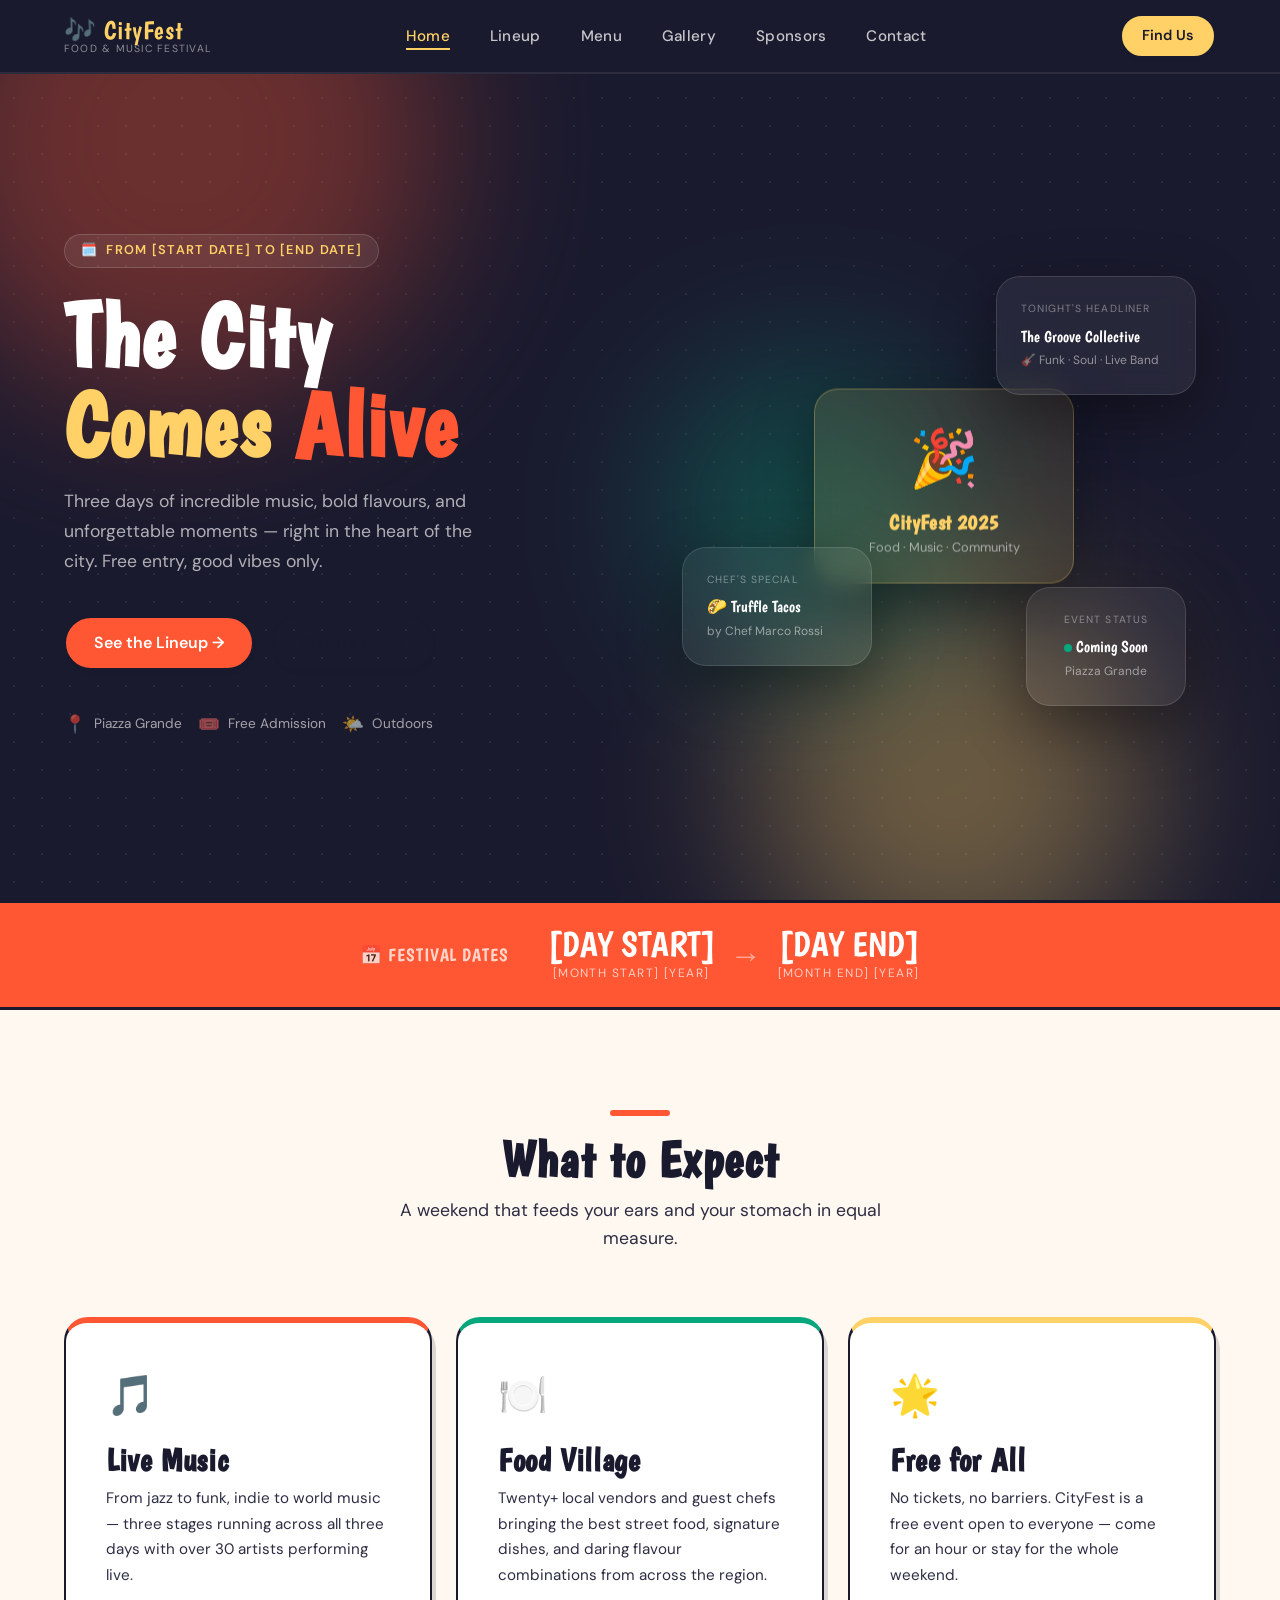
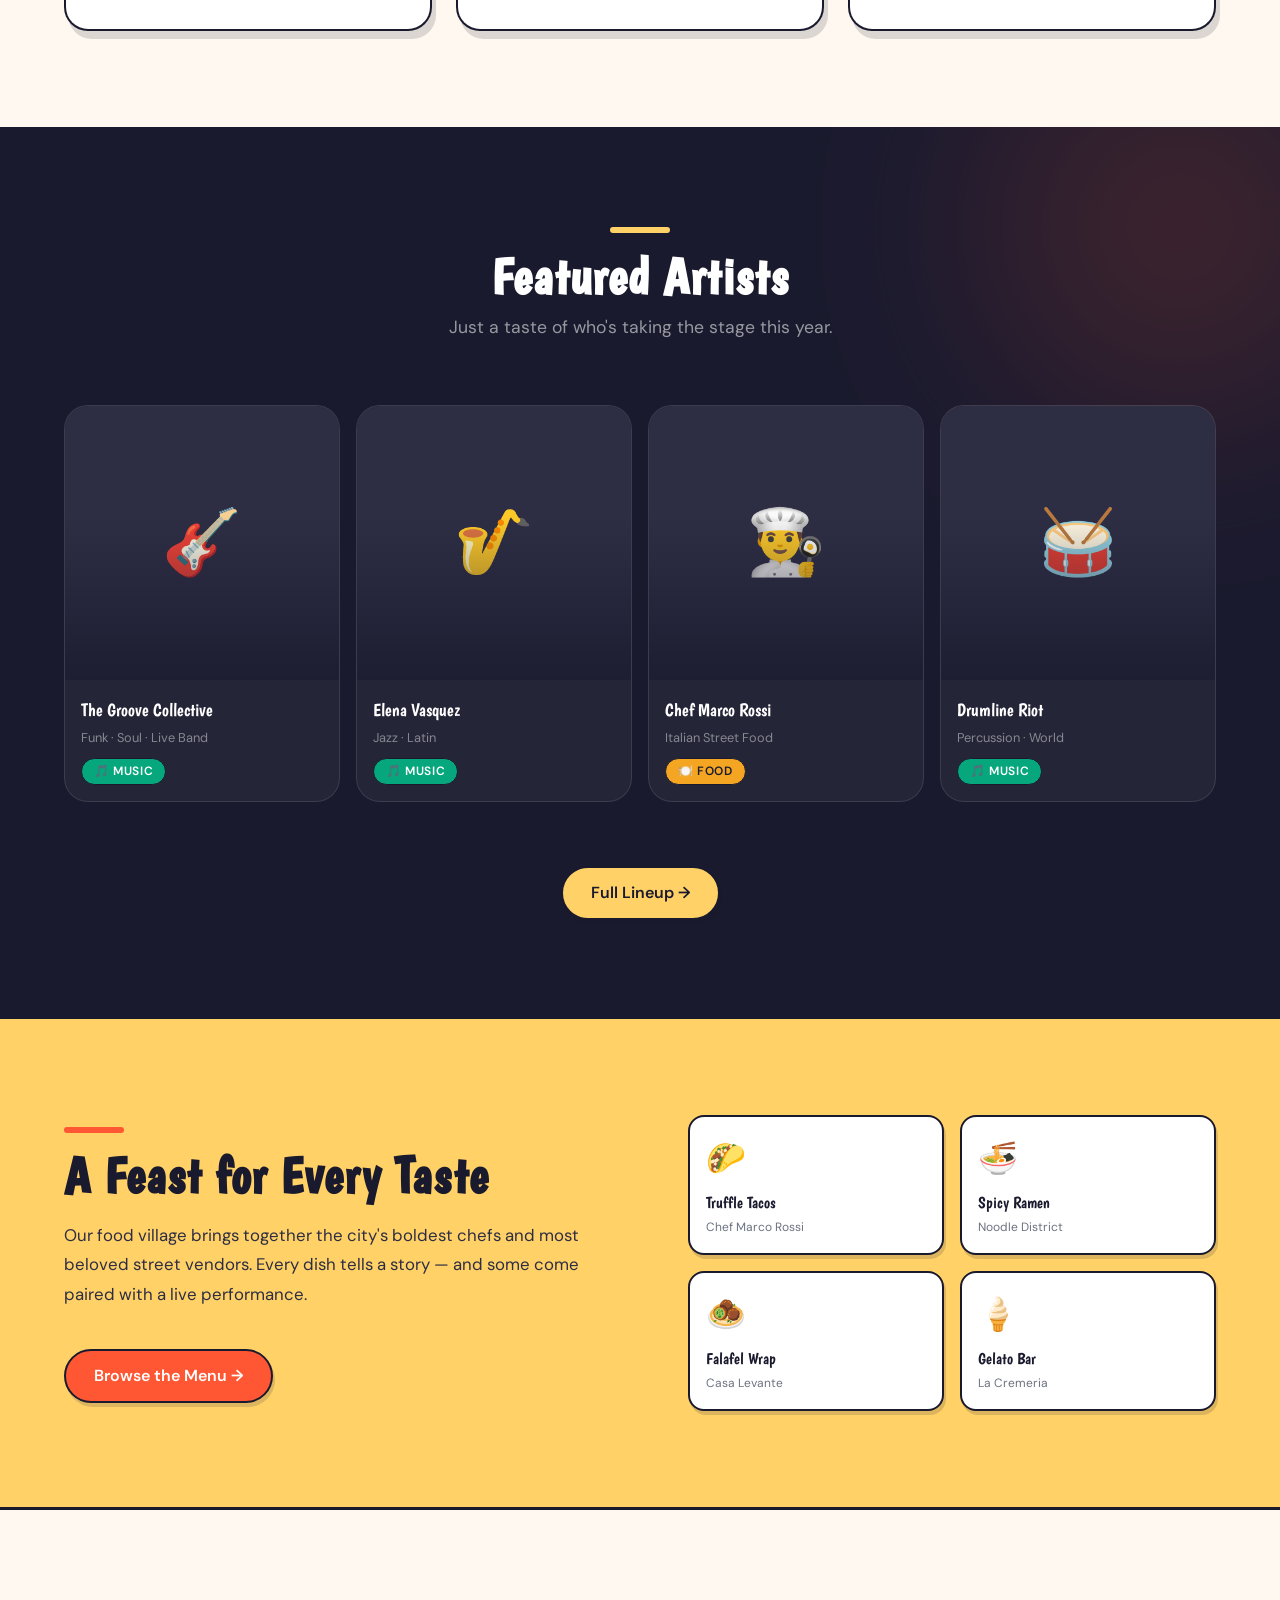
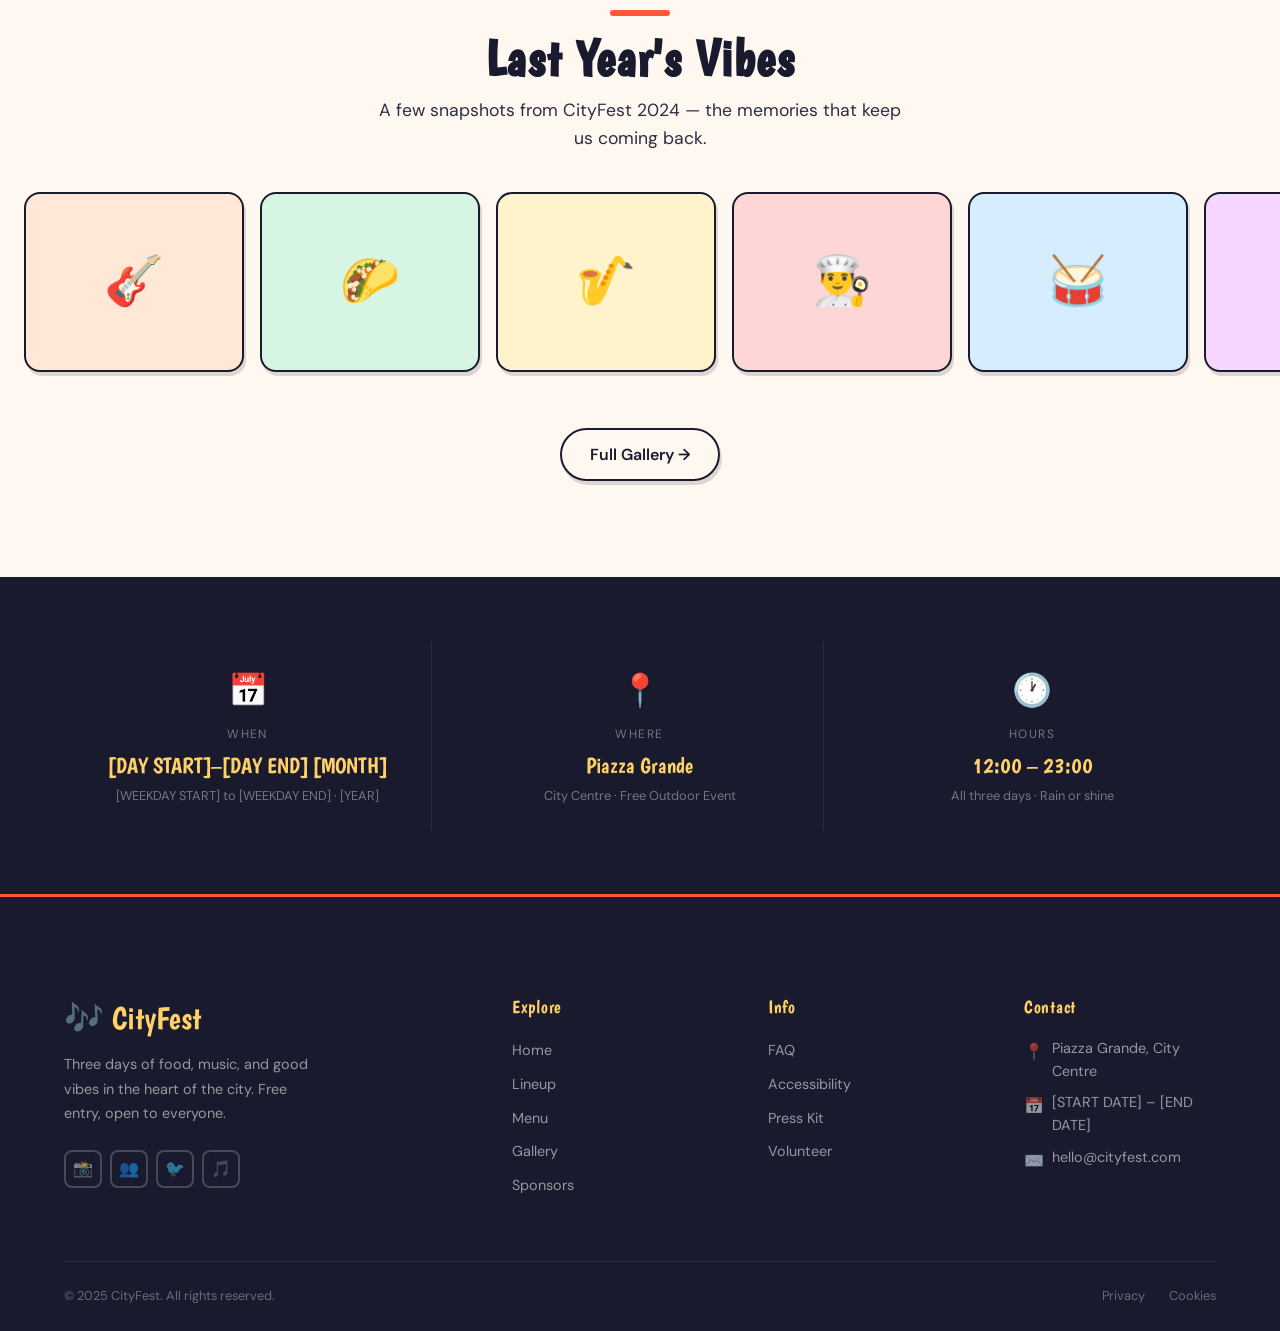
==== index.html @ 401e3c69 "first commit" ====
<!doctype html>
<html lang="en">
  <head>
    <meta charset="UTF-8" />
    <meta name="viewport" content="width=device-width, initial-scale=1.0" />
    <title>CityFest — Food & Music Festival</title>
    <link rel="stylesheet" href="css/style.css" />
    <link rel="stylesheet" href="css/components.css" />
    <link rel="stylesheet" href="css/index.css" />
  </head>
  <body>
    <!-- ══════════════════════════════════
       NAVBAR
  ══════════════════════════════════ -->
    <nav class="navbar" role="navigation" aria-label="Main navigation">
      <div class="navbar__inner">
        <a href="index.html" class="navbar__logo" aria-label="CityFest home">
          <span class="navbar__logo-name">🎶 CityFest</span>
          <span class="navbar__logo-tagline">Food &amp; Music Festival</span>
        </a>
        <ul class="navbar__links" role="list">
          <li><a href="index.html" class="active">Home</a></li>
          <li><a href="lineup.html">Lineup</a></li>
          <li><a href="menu.html">Menu</a></li>
          <li><a href="gallery.html">Gallery</a></li>
          <li><a href="sponsors.html">Sponsors</a></li>
          <li><a href="contact.html">Contact</a></li>
        </ul>
        <div class="navbar__cta">
          <a href="contact.html" class="btn btn-secondary">Find Us</a>
        </div>
        <button
          class="navbar__hamburger"
          aria-label="Toggle menu"
          aria-expanded="false"
        >
          <span></span><span></span><span></span>
        </button>
      </div>
      <div class="navbar__mobile" role="menu">
        <a href="index.html" role="menuitem">Home</a>
        <a href="lineup.html" role="menuitem">Lineup</a>
        <a href="menu.html" role="menuitem">Menu</a>
        <a href="gallery.html" role="menuitem">Gallery</a>
        <a href="sponsors.html" role="menuitem">Sponsors</a>
        <a href="contact.html" role="menuitem">Contact</a>
      </div>
    </nav>

    <!-- ══════════════════════════════════
       HERO
  ══════════════════════════════════ -->
    <section class="hero" aria-label="Hero">
      <div class="hero__bg">
        <div class="hero__dots"></div>
        <div class="hero__blob hero__blob--1"></div>
        <div class="hero__blob hero__blob--2"></div>
        <div class="hero__blob hero__blob--3"></div>
      </div>

      <div class="hero__inner">
        <!-- Left: text -->
        <div class="hero__content">
          <div class="hero__eyebrow">
            <span>🗓️</span>
            <!-- DATE: replace with your festival dates e.g. "July 18 – 20, 2025" -->
            From [START DATE] to [END DATE]
          </div>
          <h1 class="hero__title">
            The City<br />
            <span class="accent"
              >Comes <span class="accent-coral">Alive</span></span
            >
          </h1>
          <p class="hero__subtitle">
            Three days of incredible music, bold flavours, and unforgettable
            moments — right in the heart of the city. Free entry, good vibes
            only.
          </p>
          <div class="hero__actions">
            <a href="lineup.html" class="btn btn-primary">See the Lineup →</a>
            <a href="menu.html" class="btn btn-outline btn-outline--light"
              >Explore Menu</a
            >
          </div>
          <div class="hero__info">
            <div class="hero__pill">
              <span>📍</span><span>Piazza Grande</span>
            </div>
            <div class="hero__pill">
              <span>🎟️</span><span>Free Admission</span>
            </div>
            <div class="hero__pill"><span>🌤️</span><span>Outdoors</span></div>
          </div>
        </div>

        <!-- Right: floating cards (decorative) -->
        <div class="hero__cards" aria-hidden="true">
          <div class="hero__card hero__card--main">
            <span class="card-emoji">🎉</span>
            <h3>CityFest 2025</h3>
            <p>Food · Music · Community</p>
          </div>
          <div class="hero__card hero__card--artist">
            <p class="mini-card-label">Tonight's headliner</p>
            <p class="mini-card-value">The Groove Collective</p>
            <p class="mini-card-sub">🎸 Funk · Soul · Live Band</p>
          </div>
          <div class="hero__card hero__card--food">
            <p class="mini-card-label">Chef's special</p>
            <p class="mini-card-value">🌮 Truffle Tacos</p>
            <p class="mini-card-sub">by Chef Marco Rossi</p>
          </div>
          <div class="hero__card hero__card--date">
            <p class="mini-card-label">Event status</p>
            <p class="mini-card-value">
              <span class="mini-card-dot"></span>Coming Soon
            </p>
            <p class="mini-card-sub">Piazza Grande</p>
          </div>
        </div>
      </div>
    </section>

    <!-- ══════════════════════════════════
       DATE STRIP
       Replace [DAY START], [MONTH START], [DAY END], [MONTH END], [YEAR]
  ══════════════════════════════════ -->
    <div class="date-strip" aria-label="Festival dates">
      <div class="date-strip__inner">
        <p class="date-strip__label">📅 Festival dates</p>
        <div class="date-strip__range">
          <div class="date-strip__date">
            <span class="date-strip__day">[DAY START]</span>
            <span class="date-strip__month">[MONTH START] [YEAR]</span>
          </div>
          <span class="date-strip__arrow">→</span>
          <div class="date-strip__date">
            <span class="date-strip__day">[DAY END]</span>
            <span class="date-strip__month">[MONTH END] [YEAR]</span>
          </div>
        </div>
      </div>
    </div>

    <!-- ══════════════════════════════════
       HIGHLIGHTS
  ══════════════════════════════════ -->
    <section class="highlights section" aria-labelledby="highlights-title">
      <div class="container">
        <div class="section-header">
          <div class="squiggle"></div>
          <h2 id="highlights-title">What to Expect</h2>
          <p>
            A weekend that feeds your ears and your stomach in equal measure.
          </p>
        </div>
        <div class="highlights__grid">
          <div class="highlight-card highlight-card--coral" data-animate>
            <span class="highlight-card__icon">🎵</span>
            <h3>Live Music</h3>
            <p>
              From jazz to funk, indie to world music — three stages running
              across all three days with over 30 artists performing live.
            </p>
          </div>
          <div class="highlight-card highlight-card--teal" data-animate>
            <span class="highlight-card__icon">🍽️</span>
            <h3>Food Village</h3>
            <p>
              Twenty+ local vendors and guest chefs bringing the best street
              food, signature dishes, and daring flavour combinations from
              across the region.
            </p>
          </div>
          <div class="highlight-card highlight-card--yellow" data-animate>
            <span class="highlight-card__icon">🌟</span>
            <h3>Free for All</h3>
            <p>
              No tickets, no barriers. CityFest is a free event open to everyone
              — come for an hour or stay for the whole weekend.
            </p>
          </div>
        </div>
      </div>
    </section>

    <!-- ══════════════════════════════════
       ARTISTS TEASER
  ══════════════════════════════════ -->
    <section class="artists-teaser" aria-labelledby="artists-title">
      <div class="container">
        <div class="section-header">
          <div class="squiggle"></div>
          <h2 id="artists-title">Featured Artists</h2>
          <p>Just a taste of who's taking the stage this year.</p>
        </div>
        <div class="artists-teaser__grid">
          <div class="artist-card" data-animate>
            <div class="artist-card__img">🎸</div>
            <div class="artist-card__body">
              <p class="artist-card__name">The Groove Collective</p>
              <p class="artist-card__genre">Funk · Soul · Live Band</p>
              <span class="tag tag-music">🎵 Music</span>
            </div>
          </div>
          <div class="artist-card" data-animate>
            <div class="artist-card__img">🎷</div>
            <div class="artist-card__body">
              <p class="artist-card__name">Elena Vasquez</p>
              <p class="artist-card__genre">Jazz · Latin</p>
              <span class="tag tag-music">🎵 Music</span>
            </div>
          </div>
          <div class="artist-card" data-animate>
            <div class="artist-card__img">👨‍🍳</div>
            <div class="artist-card__body">
              <p class="artist-card__name">Chef Marco Rossi</p>
              <p class="artist-card__genre">Italian Street Food</p>
              <span class="tag tag-food">🍽️ Food</span>
            </div>
          </div>
          <div class="artist-card" data-animate>
            <div class="artist-card__img">🥁</div>
            <div class="artist-card__body">
              <p class="artist-card__name">Drumline Riot</p>
              <p class="artist-card__genre">Percussion · World</p>
              <span class="tag tag-music">🎵 Music</span>
            </div>
          </div>
        </div>
        <div class="artists-teaser__cta">
          <a href="lineup.html" class="btn btn-secondary">Full Lineup →</a>
        </div>
      </div>
    </section>

    <!-- ══════════════════════════════════
       FOOD TEASER
  ══════════════════════════════════ -->
    <section class="food-teaser" aria-labelledby="food-title">
      <div class="container">
        <div class="food-teaser__inner">
          <div class="food-teaser__content">
            <div class="squiggle"></div>
            <h2 id="food-title">A Feast for Every Taste</h2>
            <p>
              Our food village brings together the city's boldest chefs and most
              beloved street vendors. Every dish tells a story — and some come
              paired with a live performance.
            </p>
            <a href="menu.html" class="btn btn-primary">Browse the Menu →</a>
          </div>
          <div class="food-teaser__dishes">
            <div class="dish-mini" data-animate>
              <span class="dish-mini__emoji">🌮</span>
              <p class="dish-mini__name">Truffle Tacos</p>
              <p class="dish-mini__vendor">Chef Marco Rossi</p>
            </div>
            <div class="dish-mini" data-animate>
              <span class="dish-mini__emoji">🍜</span>
              <p class="dish-mini__name">Spicy Ramen</p>
              <p class="dish-mini__vendor">Noodle District</p>
            </div>
            <div class="dish-mini" data-animate>
              <span class="dish-mini__emoji">🧆</span>
              <p class="dish-mini__name">Falafel Wrap</p>
              <p class="dish-mini__vendor">Casa Levante</p>
            </div>
            <div class="dish-mini" data-animate>
              <span class="dish-mini__emoji">🍦</span>
              <p class="dish-mini__name">Gelato Bar</p>
              <p class="dish-mini__vendor">La Cremeria</p>
            </div>
          </div>
        </div>
      </div>
    </section>

    <!-- ══════════════════════════════════
       GALLERY STRIP
  ══════════════════════════════════ -->
    <section class="gallery-strip" aria-labelledby="gallery-title">
      <div class="container">
        <div class="section-header">
          <div class="squiggle"></div>
          <h2 id="gallery-title">Last Year's Vibes</h2>
          <p>
            A few snapshots from CityFest 2024 — the memories that keep us
            coming back.
          </p>
        </div>
      </div>
      <div
        class="gallery-strip__track"
        role="list"
        aria-label="Photo gallery preview"
      >
        <!-- Replace emoji placeholders with actual <img> tags when photos are ready -->
        <div class="gallery-thumb" style="background: #ffe8d6" role="listitem">
          🎸
        </div>
        <div class="gallery-thumb" style="background: #d6f5e3" role="listitem">
          🌮
        </div>
        <div class="gallery-thumb" style="background: #fff3cc" role="listitem">
          🎷
        </div>
        <div class="gallery-thumb" style="background: #ffd6d6" role="listitem">
          👨‍🍳
        </div>
        <div class="gallery-thumb" style="background: #d6ecff" role="listitem">
          🥁
        </div>
        <div class="gallery-thumb" style="background: #f5d6ff" role="listitem">
          🎤
        </div>
        <div class="gallery-thumb" style="background: #ffedd6" role="listitem">
          🍜
        </div>
      </div>
      <div class="gallery-strip__cta">
        <a href="gallery.html" class="btn btn-outline">Full Gallery →</a>
      </div>
    </section>

    <!-- ══════════════════════════════════
       INFO BAND
  ══════════════════════════════════ -->
    <section class="info-band" aria-label="Event details">
      <div class="container">
        <div class="info-band__grid">
          <div class="info-band__item">
            <span class="info-band__icon">📅</span>
            <p class="info-band__label">When</p>
            <!-- DATE: replace with festival dates -->
            <p class="info-band__value">[DAY START]–[DAY END] [MONTH]</p>
            <p class="info-band__sub">
              [WEEKDAY START] to [WEEKDAY END] · [YEAR]
            </p>
          </div>
          <div class="info-band__item">
            <span class="info-band__icon">📍</span>
            <p class="info-band__label">Where</p>
            <p class="info-band__value">Piazza Grande</p>
            <p class="info-band__sub">City Centre · Free Outdoor Event</p>
          </div>
          <div class="info-band__item">
            <span class="info-band__icon">🕐</span>
            <p class="info-band__label">Hours</p>
            <p class="info-band__value">12:00 – 23:00</p>
            <p class="info-band__sub">All three days · Rain or shine</p>
          </div>
        </div>
      </div>
    </section>

    <!-- ══════════════════════════════════
       FOOTER
  ══════════════════════════════════ -->
    <footer class="footer" role="contentinfo">
      <div class="container">
        <div class="footer__grid">
          <div class="footer__brand">
            <div class="footer__brand-name">🎶 CityFest</div>
            <p class="footer__brand-desc">
              Three days of food, music, and good vibes in the heart of the
              city. Free entry, open to everyone.
            </p>
            <div class="footer__socials">
              <a href="#" class="footer__social-link" aria-label="Instagram"
                >📸</a
              >
              <a href="#" class="footer__social-link" aria-label="Facebook"
                >👥</a
              >
              <a href="#" class="footer__social-link" aria-label="Twitter"
                >🐦</a
              >
              <a href="#" class="footer__social-link" aria-label="TikTok">🎵</a>
            </div>
          </div>
          <div class="footer__col">
            <p class="footer__col-title">Explore</p>
            <ul>
              <li><a href="index.html">Home</a></li>
              <li><a href="lineup.html">Lineup</a></li>
              <li><a href="menu.html">Menu</a></li>
              <li><a href="gallery.html">Gallery</a></li>
              <li><a href="sponsors.html">Sponsors</a></li>
            </ul>
          </div>
          <div class="footer__col">
            <p class="footer__col-title">Info</p>
            <ul>
              <li><a href="#">FAQ</a></li>
              <li><a href="#">Accessibility</a></li>
              <li><a href="#">Press Kit</a></li>
              <li><a href="#">Volunteer</a></li>
            </ul>
          </div>
          <div class="footer__col">
            <p class="footer__col-title">Contact</p>
            <div class="footer__contact-item">
              <span>📍</span><span>Piazza Grande, City Centre</span>
            </div>
            <!-- DATE: update with festival dates -->
            <div class="footer__contact-item">
              <span>📅</span><span>[START DATE] – [END DATE]</span>
            </div>
            <div class="footer__contact-item">
              <span>✉️</span><span>hello@cityfest.com</span>
            </div>
          </div>
        </div>
        <div class="footer__bottom">
          <p>© 2025 CityFest. All rights reserved.</p>
          <nav class="footer__bottom-links" aria-label="Legal links">
            <a href="#">Privacy</a>
            <a href="#">Cookies</a>
          </nav>
        </div>
      </div>
    </footer>

    <script src="js/main.js"></script>
  </body>
</html>
---- css/style.css ----
/* ============================================
   CITY FESTIVAL — Global Design System
   ============================================ */

@import url('https://fonts.googleapis.com/css2?family=Boogaloo&family=Fraunces:ital,wght@0,400;0,700;1,400&family=DM+Sans:wght@400;500;600&display=swap');

/* ── CSS Variables ── */
:root {
  /* Colors */
  --coral:        #FF5733;
  --orange:       #FF8C42;
  --yellow:       #FFD166;
  --teal:         #06A77D;
  --teal-dark:    #048A68;
  --terracotta:   #C1440E;
  --saffron:      #F4A623;
  --cream:        #FFF8F0;
  --dark:         #1A1A2E;
  --dark-soft:    #2D2D44;
  --white:        #FFFFFF;
  --gray:         #6B7280;
  --gray-light:   #F3F0EC;

  /* Typography */
  --font-display: 'Boogaloo', cursive;
  --font-serif:   'Fraunces', serif;
  --font-body:    'DM Sans', sans-serif;

  /* Spacing */
  --space-xs:  0.25rem;
  --space-sm:  0.5rem;
  --space-md:  1rem;
  --space-lg:  1.5rem;
  --space-xl:  2.5rem;
  --space-2xl: 4rem;
  --space-3xl: 6rem;

  /* Border radius */
  --radius-sm:   8px;
  --radius-md:   16px;
  --radius-lg:   24px;
  --radius-full: 999px;

  /* Shadows */
  --shadow-sm: 2px 4px 0px rgba(26,26,46,0.15);
  --shadow-md: 4px 8px 0px rgba(26,26,46,0.15);
  --shadow-lg: 6px 12px 0px rgba(26,26,46,0.15);

  /* Transitions */
  --transition: 0.2s ease;
}

/* ── Reset & Base ── */
*, *::before, *::after {
  box-sizing: border-box;
  margin: 0;
  padding: 0;
}

html {
  scroll-behavior: smooth;
  font-size: 16px;
}

body {
  font-family: var(--font-body);
  background-color: var(--cream);
  color: var(--dark);
  line-height: 1.6;
  overflow-x: hidden;
}

/* ── Typography ── */
h1, h2, h3, h4 {
  font-family: var(--font-display);
  line-height: 1.1;
  letter-spacing: 0.02em;
}

h1 { font-size: clamp(2.5rem, 6vw, 5rem); }
h2 { font-size: clamp(2rem, 4vw, 3.5rem); }
h3 { font-size: clamp(1.4rem, 3vw, 2rem); }
h4 { font-size: clamp(1.1rem, 2vw, 1.5rem); }

p {
  font-family: var(--font-body);
  font-size: 1rem;
  color: var(--dark-soft);
}

a {
  color: inherit;
  text-decoration: none;
}

img {
  max-width: 100%;
  display: block;
}

ul { list-style: none; }

/* ── Layout Utilities ── */
.container {
  max-width: 1200px;
  margin: 0 auto;
  padding: 0 var(--space-lg);
}

.section {
  padding: var(--space-3xl) 0;
}

.section-header {
  text-align: center;
  margin-bottom: var(--space-2xl);
}

.section-header h2 {
  color: var(--dark);
  margin-bottom: var(--space-sm);
}

.section-header p {
  font-size: 1.1rem;
  max-width: 540px;
  margin: 0 auto;
}

/* ── Buttons ── */
.btn {
  display: inline-flex;
  align-items: center;
  gap: var(--space-sm);
  padding: 0.75rem 1.75rem;
  border-radius: var(--radius-full);
  font-family: var(--font-body);
  font-size: 1rem;
  font-weight: 600;
  cursor: pointer;
  border: 2.5px solid var(--dark);
  transition: transform var(--transition), box-shadow var(--transition);
  box-shadow: var(--shadow-sm);
}

.btn:hover {
  transform: translate(-2px, -2px);
  box-shadow: var(--shadow-md);
}

.btn:active {
  transform: translate(0, 0);
  box-shadow: none;
}

.btn-primary {
  background-color: var(--coral);
  color: var(--white);
}

.btn-secondary {
  background-color: var(--yellow);
  color: var(--dark);
}

.btn-outline {
  background-color: transparent;
  color: var(--dark);
}

/* ── Tags / Badges ── */
.tag {
  display: inline-block;
  padding: 0.2rem 0.75rem;
  border-radius: var(--radius-full);
  font-size: 0.75rem;
  font-weight: 600;
  text-transform: uppercase;
  letter-spacing: 0.05em;
  border: 1.5px solid var(--dark);
}

.tag-vegan    { background: #DCFCE7; color: #166534; }
.tag-gluten   { background: #FEF9C3; color: #713F12; }
.tag-spicy    { background: #FEE2E2; color: #991B1B; }
.tag-music    { background: var(--teal);    color: var(--white); }
.tag-food     { background: var(--saffron); color: var(--dark);  }

/* ── Decorative squiggles / shapes ── */
.squiggle {
  display: inline-block;
  width: 60px;
  height: 6px;
  background: var(--coral);
  border-radius: var(--radius-full);
  margin-bottom: var(--space-sm);
}

/* ── Page Hero (shared across inner pages) ── */
.page-hero {
  background-color: var(--dark);
  color: var(--white);
  padding: calc(80px + var(--space-2xl)) 0 var(--space-2xl);
  text-align: center;
  position: relative;
  overflow: hidden;
}

.page-hero::before {
  content: '';
  position: absolute;
  inset: 0;
  background-image: radial-gradient(circle at 20% 50%, rgba(255,87,51,0.25) 0%, transparent 50%),
                    radial-gradient(circle at 80% 30%, rgba(255,209,102,0.2) 0%, transparent 45%);
  pointer-events: none;
}

.page-hero h1 {
  color: var(--yellow);
  margin-bottom: var(--space-sm);
}

.page-hero p {
  color: rgba(255,255,255,0.75);
  font-size: 1.1rem;
}

/* ── Scrollbar ── */
::-webkit-scrollbar { width: 8px; }
::-webkit-scrollbar-track { background: var(--cream); }
::-webkit-scrollbar-thumb { background: var(--coral); border-radius: 4px; }

/* ── Animations ── */
@keyframes fadeUp {
  from { opacity: 0; transform: translateY(24px); }
  to   { opacity: 1; transform: translateY(0); }
}

@keyframes pop {
  0%   { transform: scale(0.95); opacity: 0; }
  60%  { transform: scale(1.03); }
  100% { transform: scale(1);    opacity: 1; }
}

.animate-fade-up {
  animation: fadeUp 0.5s ease forwards;
}

/* ── Responsive helpers ── */
@media (max-width: 768px) {
  .section { padding: var(--space-2xl) 0; }
  .container { padding: 0 var(--space-md); }
}
---- css/components.css ----
/* ============================================
   CITY FESTIVAL — Components
   ============================================ */

/* ── NAVBAR ── */
.navbar {
  position: fixed;
  top: 0;
  left: 0;
  right: 0;
  z-index: 1000;
  background: var(--dark);
  border-bottom: 2.5px solid rgba(255,255,255,0.08);
  transition: background var(--transition), box-shadow var(--transition);
}

.navbar.scrolled {
  background: var(--dark);
  box-shadow: 0 4px 24px rgba(0,0,0,0.3);
}

.navbar__inner {
  display: flex;
  align-items: center;
  justify-content: space-between;
  height: 72px;
  padding: 0 var(--space-lg);
  max-width: 1200px;
  margin: 0 auto;
}

/* Logo */
.navbar__logo {
  display: flex;
  flex-direction: column;
  line-height: 1;
  gap: 1px;
}

.navbar__logo-name {
  font-family: var(--font-display);
  font-size: 1.6rem;
  color: var(--yellow);
  letter-spacing: 0.03em;
}

.navbar__logo-tagline {
  font-family: var(--font-body);
  font-size: 0.65rem;
  color: rgba(255,255,255,0.5);
  text-transform: uppercase;
  letter-spacing: 0.12em;
}

/* Nav links */
.navbar__links {
  display: flex;
  align-items: center;
  gap: var(--space-xl);
}

.navbar__links a {
  font-family: var(--font-body);
  font-size: 0.95rem;
  font-weight: 500;
  color: rgba(255,255,255,0.75);
  letter-spacing: 0.02em;
  padding-bottom: 2px;
  border-bottom: 2px solid transparent;
  transition: color var(--transition), border-color var(--transition);
}

.navbar__links a:hover,
.navbar__links a.active {
  color: var(--yellow);
  border-bottom-color: var(--yellow);
}

/* CTA in nav */
.navbar__cta {
  display: flex;
  align-items: center;
  gap: var(--space-md);
}

.navbar__cta .btn {
  padding: 0.5rem 1.25rem;
  font-size: 0.9rem;
}

/* Hamburger */
.navbar__hamburger {
  display: none;
  flex-direction: column;
  gap: 5px;
  background: none;
  border: none;
  cursor: pointer;
  padding: var(--space-sm);
}

.navbar__hamburger span {
  display: block;
  width: 24px;
  height: 2.5px;
  background: var(--white);
  border-radius: 2px;
  transition: transform 0.3s ease, opacity 0.3s ease;
}

.navbar__hamburger.open span:nth-child(1) { transform: translateY(7.5px) rotate(45deg); }
.navbar__hamburger.open span:nth-child(2) { opacity: 0; }
.navbar__hamburger.open span:nth-child(3) { transform: translateY(-7.5px) rotate(-45deg); }

/* Mobile menu */
.navbar__mobile {
  display: none;
  flex-direction: column;
  background: var(--dark-soft);
  border-top: 2px solid rgba(255,255,255,0.08);
  padding: var(--space-lg);
  gap: var(--space-md);
}

.navbar__mobile.open {
  display: flex;
}

.navbar__mobile a {
  font-family: var(--font-body);
  font-size: 1.1rem;
  font-weight: 500;
  color: rgba(255,255,255,0.8);
  padding: var(--space-sm) 0;
  border-bottom: 1px solid rgba(255,255,255,0.06);
  transition: color var(--transition);
}

.navbar__mobile a:hover { color: var(--yellow); }

.navbar__mobile .btn {
  margin-top: var(--space-sm);
  justify-content: center;
}

/* ── FOOTER ── */
.footer {
  background: var(--dark);
  color: var(--white);
  padding: var(--space-3xl) 0 var(--space-lg);
  border-top: 3px solid var(--coral);
}

.footer__grid {
  display: grid;
  grid-template-columns: 2fr 1fr 1fr 1fr;
  gap: var(--space-2xl);
  margin-bottom: var(--space-2xl);
}

/* Footer brand column */
.footer__brand {}

.footer__brand-name {
  font-family: var(--font-display);
  font-size: 2rem;
  color: var(--yellow);
  margin-bottom: var(--space-sm);
}

.footer__brand-desc {
  color: rgba(255,255,255,0.55);
  font-size: 0.9rem;
  line-height: 1.7;
  max-width: 260px;
  margin-bottom: var(--space-lg);
}

/* Social links */
.footer__socials {
  display: flex;
  gap: var(--space-sm);
}

.footer__social-link {
  width: 38px;
  height: 38px;
  border-radius: var(--radius-sm);
  border: 2px solid rgba(255,255,255,0.2);
  display: flex;
  align-items: center;
  justify-content: center;
  color: rgba(255,255,255,0.6);
  font-size: 1rem;
  transition: background var(--transition), border-color var(--transition), color var(--transition);
}

.footer__social-link:hover {
  background: var(--coral);
  border-color: var(--coral);
  color: var(--white);
}

/* Footer columns */
.footer__col-title {
  font-family: var(--font-display);
  font-size: 1.1rem;
  color: var(--yellow);
  margin-bottom: var(--space-md);
  letter-spacing: 0.04em;
}

.footer__col ul {
  display: flex;
  flex-direction: column;
  gap: var(--space-sm);
}

.footer__col ul li a {
  color: rgba(255,255,255,0.55);
  font-size: 0.9rem;
  transition: color var(--transition);
}

.footer__col ul li a:hover {
  color: var(--yellow);
}

/* Footer contact info */
.footer__contact-item {
  display: flex;
  align-items: flex-start;
  gap: var(--space-sm);
  color: rgba(255,255,255,0.55);
  font-size: 0.9rem;
  margin-bottom: var(--space-sm);
}

.footer__contact-item span:first-child {
  font-size: 1rem;
  margin-top: 2px;
}

/* Footer bottom bar */
.footer__bottom {
  border-top: 1px solid rgba(255,255,255,0.08);
  padding-top: var(--space-lg);
  display: flex;
  align-items: center;
  justify-content: space-between;
  flex-wrap: wrap;
  gap: var(--space-md);
}

.footer__bottom p {
  color: rgba(255,255,255,0.35);
  font-size: 0.8rem;
}

.footer__bottom-links {
  display: flex;
  gap: var(--space-lg);
}

.footer__bottom-links a {
  color: rgba(255,255,255,0.35);
  font-size: 0.8rem;
  transition: color var(--transition);
}

.footer__bottom-links a:hover { color: var(--white); }

/* ── Responsive ── */
@media (max-width: 900px) {
  .footer__grid {
    grid-template-columns: 1fr 1fr;
    gap: var(--space-xl);
  }
  .footer__brand { grid-column: 1 / -1; }
}

@media (max-width: 768px) {
  .navbar__links,
  .navbar__cta { display: none; }
  .navbar__hamburger { display: flex; }

  .footer__grid {
    grid-template-columns: 1fr;
    gap: var(--space-lg);
  }

  .footer__bottom {
    flex-direction: column;
    text-align: center;
  }
}
---- css/index.css ----
/* ============================================
   CITY FESTIVAL — Home Page Styles (index.css)
   ============================================ */

/* ══════════════════════════════════
   HERO
══════════════════════════════════ */
.hero {
  min-height: 100vh;
  background-color: var(--dark);
  display: flex;
  align-items: center;
  position: relative;
  overflow: hidden;
  padding-top: 72px;
}

.hero__bg {
  position: absolute;
  inset: 0;
  pointer-events: none;
  z-index: 0;
}

.hero__blob {
  position: absolute;
  border-radius: 50%;
  filter: blur(80px);
  opacity: 0.35;
  animation: blobFloat 8s ease-in-out infinite alternate;
}

.hero__blob--1 {
  width: 520px; height: 520px;
  background: var(--coral);
  top: -120px; left: -80px;
  animation-delay: 0s;
}

.hero__blob--2 {
  width: 400px; height: 400px;
  background: var(--yellow);
  bottom: -80px; right: 10%;
  animation-delay: -3s;
}

.hero__blob--3 {
  width: 300px; height: 300px;
  background: var(--teal);
  top: 40%; right: 25%;
  animation-delay: -5s;
}

@keyframes blobFloat {
  from { transform: translate(0, 0) scale(1); }
  to   { transform: translate(20px, -30px) scale(1.08); }
}

.hero__dots {
  position: absolute;
  inset: 0;
  background-image: radial-gradient(rgba(255,255,255,0.07) 1.5px, transparent 1.5px);
  background-size: 28px 28px;
  z-index: 0;
}

.hero__inner {
  position: relative;
  z-index: 1;
  display: grid;
  grid-template-columns: 1fr 1fr;
  align-items: center;
  gap: var(--space-2xl);
  width: 100%;
  max-width: 1200px;
  margin: 0 auto;
  padding: var(--space-3xl) var(--space-lg);
}

.hero__eyebrow {
  display: inline-flex;
  align-items: center;
  gap: var(--space-sm);
  background: rgba(255,255,255,0.07);
  border: 1.5px solid rgba(255,255,255,0.15);
  border-radius: var(--radius-full);
  padding: 0.35rem 1rem;
  color: var(--yellow);
  font-size: 0.8rem;
  font-weight: 600;
  letter-spacing: 0.1em;
  text-transform: uppercase;
  margin-bottom: var(--space-lg);
  animation: fadeUp 0.6s ease both;
}

.hero__title {
  color: var(--white);
  margin-bottom: var(--space-md);
  font-size: clamp(3rem, 7vw, 6rem);
  line-height: 1;
  animation: fadeUp 0.6s 0.1s ease both;
}

.hero__title .accent       { color: var(--yellow); display: block; }
.hero__title .accent-coral { color: var(--coral); }

.hero__subtitle {
  color: rgba(255,255,255,0.65);
  font-size: 1.1rem;
  max-width: 420px;
  margin-bottom: var(--space-xl);
  line-height: 1.7;
  animation: fadeUp 0.6s 0.2s ease both;
}

.hero__actions {
  display: flex;
  gap: var(--space-md);
  flex-wrap: wrap;
  animation: fadeUp 0.6s 0.3s ease both;
}

.hero__info {
  display: flex;
  gap: var(--space-md);
  flex-wrap: wrap;
  margin-top: var(--space-xl);
  animation: fadeUp 0.6s 0.4s ease both;
}

.hero__pill {
  display: flex;
  align-items: center;
  gap: var(--space-sm);
  color: rgba(255,255,255,0.6);
  font-size: 0.85rem;
}

.hero__pill span:first-child { font-size: 1.1rem; }

/* Floating cards */
.hero__cards {
  position: relative;
  height: 480px;
  animation: fadeUp 0.6s 0.2s ease both;
}

.hero__card {
  position: absolute;
  background: rgba(255,255,255,0.06);
  border: 1.5px solid rgba(255,255,255,0.12);
  backdrop-filter: blur(12px);
  border-radius: var(--radius-lg);
  padding: var(--space-lg);
  box-shadow: 0 20px 60px rgba(0,0,0,0.4);
}

.hero__card--main {
  width: 260px;
  top: 50%; left: 50%;
  transform: translate(-50%, -50%);
  text-align: center;
  background: rgba(255,209,102,0.12);
  border-color: rgba(255,209,102,0.3);
}

.hero__card--main .card-emoji {
  font-size: 3.5rem;
  display: block;
  margin-bottom: var(--space-sm);
}

.hero__card--main h3 { color: var(--yellow); font-size: 1.3rem; margin-bottom: 4px; }
.hero__card--main p  { color: rgba(255,255,255,0.55); font-size: 0.8rem; }

.hero__card--artist {
  width: 200px;
  top: 30px; right: 20px;
  animation: cardFloat 5s ease-in-out infinite;
}

.hero__card--food {
  width: 190px;
  bottom: 60px; left: 10px;
  animation: cardFloat 6s 1s ease-in-out infinite;
}

.hero__card--date {
  width: 160px;
  bottom: 20px; right: 30px;
  animation: cardFloat 4s 2s ease-in-out infinite;
  text-align: center;
}

@keyframes cardFloat {
  0%, 100% { transform: translateY(0); }
  50%       { transform: translateY(-12px); }
}

.mini-card-label {
  font-size: 0.65rem;
  text-transform: uppercase;
  letter-spacing: 0.1em;
  color: rgba(255,255,255,0.4);
  margin-bottom: 6px;
}

.mini-card-value {
  font-family: var(--font-display);
  font-size: 1rem;
  color: var(--white);
}

.mini-card-sub {
  font-size: 0.75rem;
  color: rgba(255,255,255,0.5);
  margin-top: 2px;
}

.mini-card-dot {
  width: 8px; height: 8px;
  border-radius: 50%;
  background: var(--teal);
  display: inline-block;
  margin-right: 4px;
  animation: pulse 1.5s infinite;
}

@keyframes pulse {
  0%, 100% { opacity: 1; transform: scale(1); }
  50%       { opacity: 0.5; transform: scale(0.85); }
}

/* ══════════════════════════════════
   DATE STRIP
══════════════════════════════════ */
.date-strip {
  background: var(--coral);
  border-top: 3px solid var(--dark);
  border-bottom: 3px solid var(--dark);
  padding: var(--space-lg) 0;
}

.date-strip__inner {
  display: flex;
  align-items: center;
  justify-content: center;
  gap: var(--space-xl);
  flex-wrap: wrap;
}

.date-strip__label {
  font-family: var(--font-display);
  font-size: 1.1rem;
  color: rgba(255,255,255,0.75);
  letter-spacing: 0.05em;
  text-transform: uppercase;
}

.date-strip__range {
  display: flex;
  align-items: center;
  gap: var(--space-md);
}

.date-strip__date {
  text-align: center;
}

.date-strip__day {
  font-family: var(--font-display);
  font-size: 2.2rem;
  color: var(--white);
  line-height: 1;
  display: block;
}

.date-strip__month {
  font-size: 0.75rem;
  text-transform: uppercase;
  letter-spacing: 0.12em;
  color: rgba(255,255,255,0.7);
  margin-top: 2px;
  display: block;
}

.date-strip__arrow {
  font-family: var(--font-display);
  font-size: 2rem;
  color: rgba(255,255,255,0.5);
}

/* ══════════════════════════════════
   HIGHLIGHTS
══════════════════════════════════ */
.highlights {
  background: var(--cream);
  padding: var(--space-3xl) 0;
}

.highlights__grid {
  display: grid;
  grid-template-columns: repeat(3, 1fr);
  gap: var(--space-lg);
  margin-top: var(--space-2xl);
}

.highlight-card {
  background: var(--white);
  border: 2.5px solid var(--dark);
  border-radius: var(--radius-lg);
  padding: var(--space-xl);
  box-shadow: var(--shadow-md);
  transition: transform var(--transition), box-shadow var(--transition);
}

.highlight-card:hover {
  transform: translate(-3px, -3px);
  box-shadow: var(--shadow-lg);
}

.highlight-card__icon {
  font-size: 2.5rem;
  margin-bottom: var(--space-md);
  display: block;
}

.highlight-card h3 { color: var(--dark); margin-bottom: var(--space-sm); }
.highlight-card p  { font-size: 0.95rem; line-height: 1.7; }

.highlight-card--coral  { border-top: 6px solid var(--coral); }
.highlight-card--teal   { border-top: 6px solid var(--teal); }
.highlight-card--yellow { border-top: 6px solid var(--yellow); }

/* ══════════════════════════════════
   ARTISTS TEASER
══════════════════════════════════ */
.artists-teaser {
  background: var(--dark);
  padding: var(--space-3xl) 0;
  position: relative;
  overflow: hidden;
}

.artists-teaser::before {
  content: '';
  position: absolute;
  top: -100px; right: -100px;
  width: 400px; height: 400px;
  background: var(--coral);
  border-radius: 50%;
  filter: blur(100px);
  opacity: 0.15;
  pointer-events: none;
}

.artists-teaser .section-header h2 { color: var(--white); }
.artists-teaser .section-header p   { color: rgba(255,255,255,0.55); }
.artists-teaser .squiggle           { background: var(--yellow); }

.artists-teaser__grid {
  display: grid;
  grid-template-columns: repeat(4, 1fr);
  gap: var(--space-md);
  position: relative;
  z-index: 1;
}

.artist-card {
  background: rgba(255,255,255,0.05);
  border: 1.5px solid rgba(255,255,255,0.1);
  border-radius: var(--radius-lg);
  overflow: hidden;
  transition: transform var(--transition), border-color var(--transition);
}

.artist-card:hover {
  transform: translateY(-6px);
  border-color: var(--yellow);
}

.artist-card__img {
  width: 100%;
  aspect-ratio: 1;
  background: var(--dark-soft);
  display: flex;
  align-items: center;
  justify-content: center;
  font-size: 4rem;
  position: relative;
  overflow: hidden;
}

.artist-card__img::after {
  content: '';
  position: absolute;
  inset: 0;
  background: linear-gradient(to top, rgba(26,26,46,0.8) 0%, transparent 60%);
}

.artist-card__body   { padding: var(--space-md); }

.artist-card__name {
  font-family: var(--font-display);
  font-size: 1.1rem;
  color: var(--white);
  margin-bottom: 4px;
}

.artist-card__genre {
  font-size: 0.8rem;
  color: rgba(255,255,255,0.45);
  margin-bottom: var(--space-sm);
}

.artists-teaser__cta {
  text-align: center;
  margin-top: var(--space-2xl);
  position: relative;
  z-index: 1;
}

/* ══════════════════════════════════
   FOOD TEASER
══════════════════════════════════ */
.food-teaser {
  background: var(--yellow);
  border-top: 3px solid var(--dark);
  border-bottom: 3px solid var(--dark);
  padding: var(--space-3xl) 0;
}

.food-teaser__inner {
  display: grid;
  grid-template-columns: 1fr 1fr;
  gap: var(--space-3xl);
  align-items: center;
}

.food-teaser__content h2 { color: var(--dark); margin-bottom: var(--space-md); }

.food-teaser__content p {
  color: var(--dark-soft);
  font-size: 1.05rem;
  line-height: 1.75;
  margin-bottom: var(--space-xl);
}

.food-teaser__dishes {
  display: grid;
  grid-template-columns: 1fr 1fr;
  gap: var(--space-md);
}

.dish-mini {
  background: var(--white);
  border: 2.5px solid var(--dark);
  border-radius: var(--radius-md);
  padding: var(--space-md);
  box-shadow: var(--shadow-sm);
  transition: transform var(--transition), box-shadow var(--transition);
}

.dish-mini:hover {
  transform: translate(-2px, -2px);
  box-shadow: var(--shadow-md);
}

.dish-mini__emoji  { font-size: 2rem; margin-bottom: 6px; display: block; }
.dish-mini__name   { font-family: var(--font-display); font-size: 1rem; color: var(--dark); }
.dish-mini__vendor { font-size: 0.75rem; color: var(--gray); margin-top: 2px; }

/* ══════════════════════════════════
   GALLERY STRIP
══════════════════════════════════ */
.gallery-strip {
  padding: var(--space-3xl) 0;
  background: var(--cream);
  overflow: hidden;
}

.gallery-strip .section-header { margin-bottom: var(--space-xl); }

.gallery-strip__track {
  display: flex;
  gap: var(--space-md);
  overflow-x: auto;
  padding: 0 var(--space-lg) var(--space-md);
  scrollbar-width: none;
}

.gallery-strip__track::-webkit-scrollbar { display: none; }

.gallery-thumb {
  flex: 0 0 220px;
  height: 180px;
  border-radius: var(--radius-md);
  border: 2.5px solid var(--dark);
  box-shadow: var(--shadow-sm);
  display: flex;
  align-items: center;
  justify-content: center;
  font-size: 3rem;
  transition: transform var(--transition), box-shadow var(--transition);
  cursor: pointer;
}

.gallery-thumb:hover {
  transform: scale(1.03) rotate(-1deg);
  box-shadow: var(--shadow-md);
}

.gallery-strip__cta { text-align: center; margin-top: var(--space-xl); }

/* ══════════════════════════════════
   INFO BAND
══════════════════════════════════ */
.info-band {
  background: var(--dark);
  padding: var(--space-2xl) 0;
}

.info-band__grid {
  display: grid;
  grid-template-columns: repeat(3, 1fr);
  gap: var(--space-lg);
  text-align: center;
}

.info-band__item {
  padding: var(--space-lg);
  border-right: 1px solid rgba(255,255,255,0.08);
}

.info-band__item:last-child { border-right: none; }

.info-band__icon  { font-size: 2rem; margin-bottom: var(--space-sm); display: block; }
.info-band__label { font-size: 0.75rem; text-transform: uppercase; letter-spacing: 0.12em; color: rgba(255,255,255,0.4); margin-bottom: 4px; }
.info-band__value { font-family: var(--font-display); font-size: 1.4rem; color: var(--yellow); }
.info-band__sub   { font-size: 0.8rem; color: rgba(255,255,255,0.4); margin-top: 2px; }

/* ══════════════════════════════════
   RESPONSIVE
══════════════════════════════════ */
@media (max-width: 960px) {
  .hero__inner          { grid-template-columns: 1fr; text-align: center; }
  .hero__subtitle       { margin: 0 auto var(--space-xl); }
  .hero__actions        { justify-content: center; }
  .hero__info           { justify-content: center; }
  .hero__cards          { display: none; }
  .artists-teaser__grid { grid-template-columns: repeat(2, 1fr); }
  .food-teaser__inner   { grid-template-columns: 1fr; }
  .highlights__grid     { grid-template-columns: 1fr; }
  .info-band__grid      { grid-template-columns: 1fr; }
  .info-band__item      { border-right: none; border-bottom: 1px solid rgba(255,255,255,0.08); }
}

@media (max-width: 600px) {
  .artists-teaser__grid { grid-template-columns: repeat(2, 1fr); }
  .food-teaser__dishes  { grid-template-columns: 1fr; }
  .date-strip__inner    { flex-direction: column; gap: var(--space-md); }
}
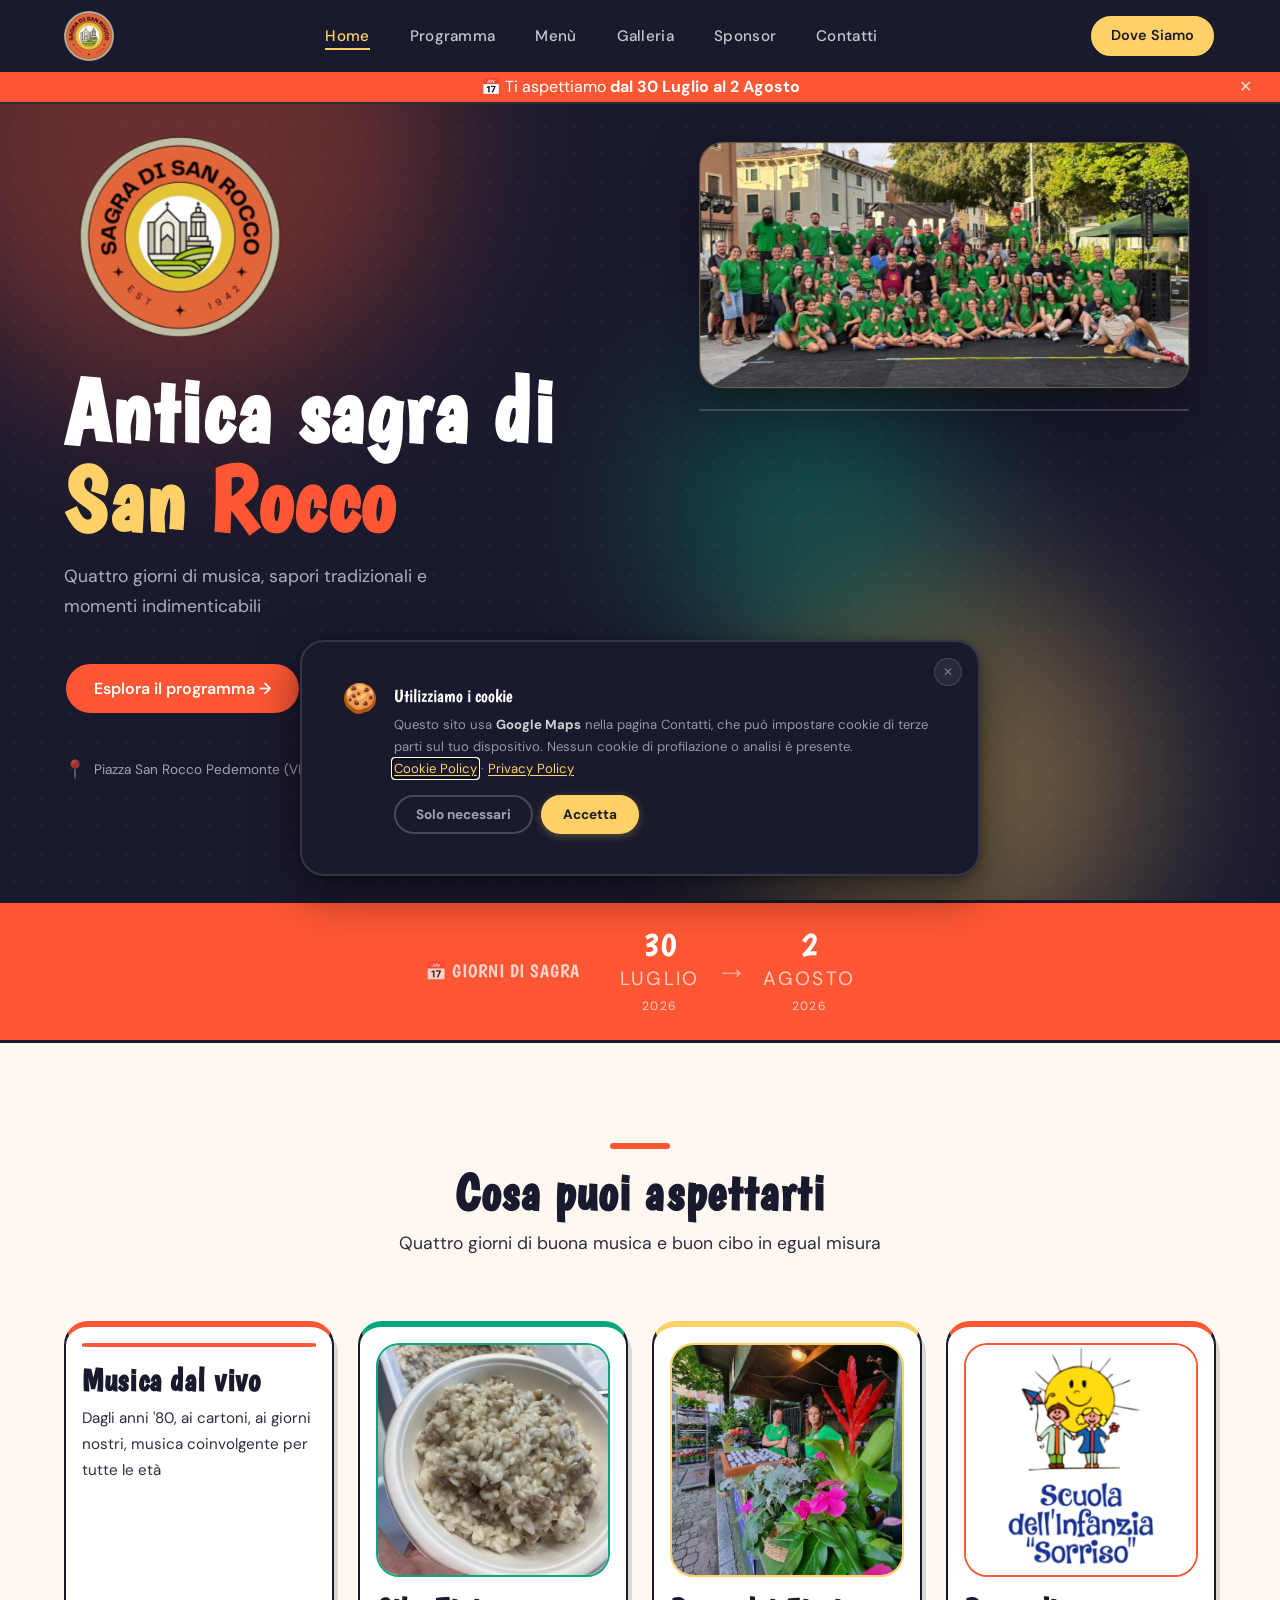
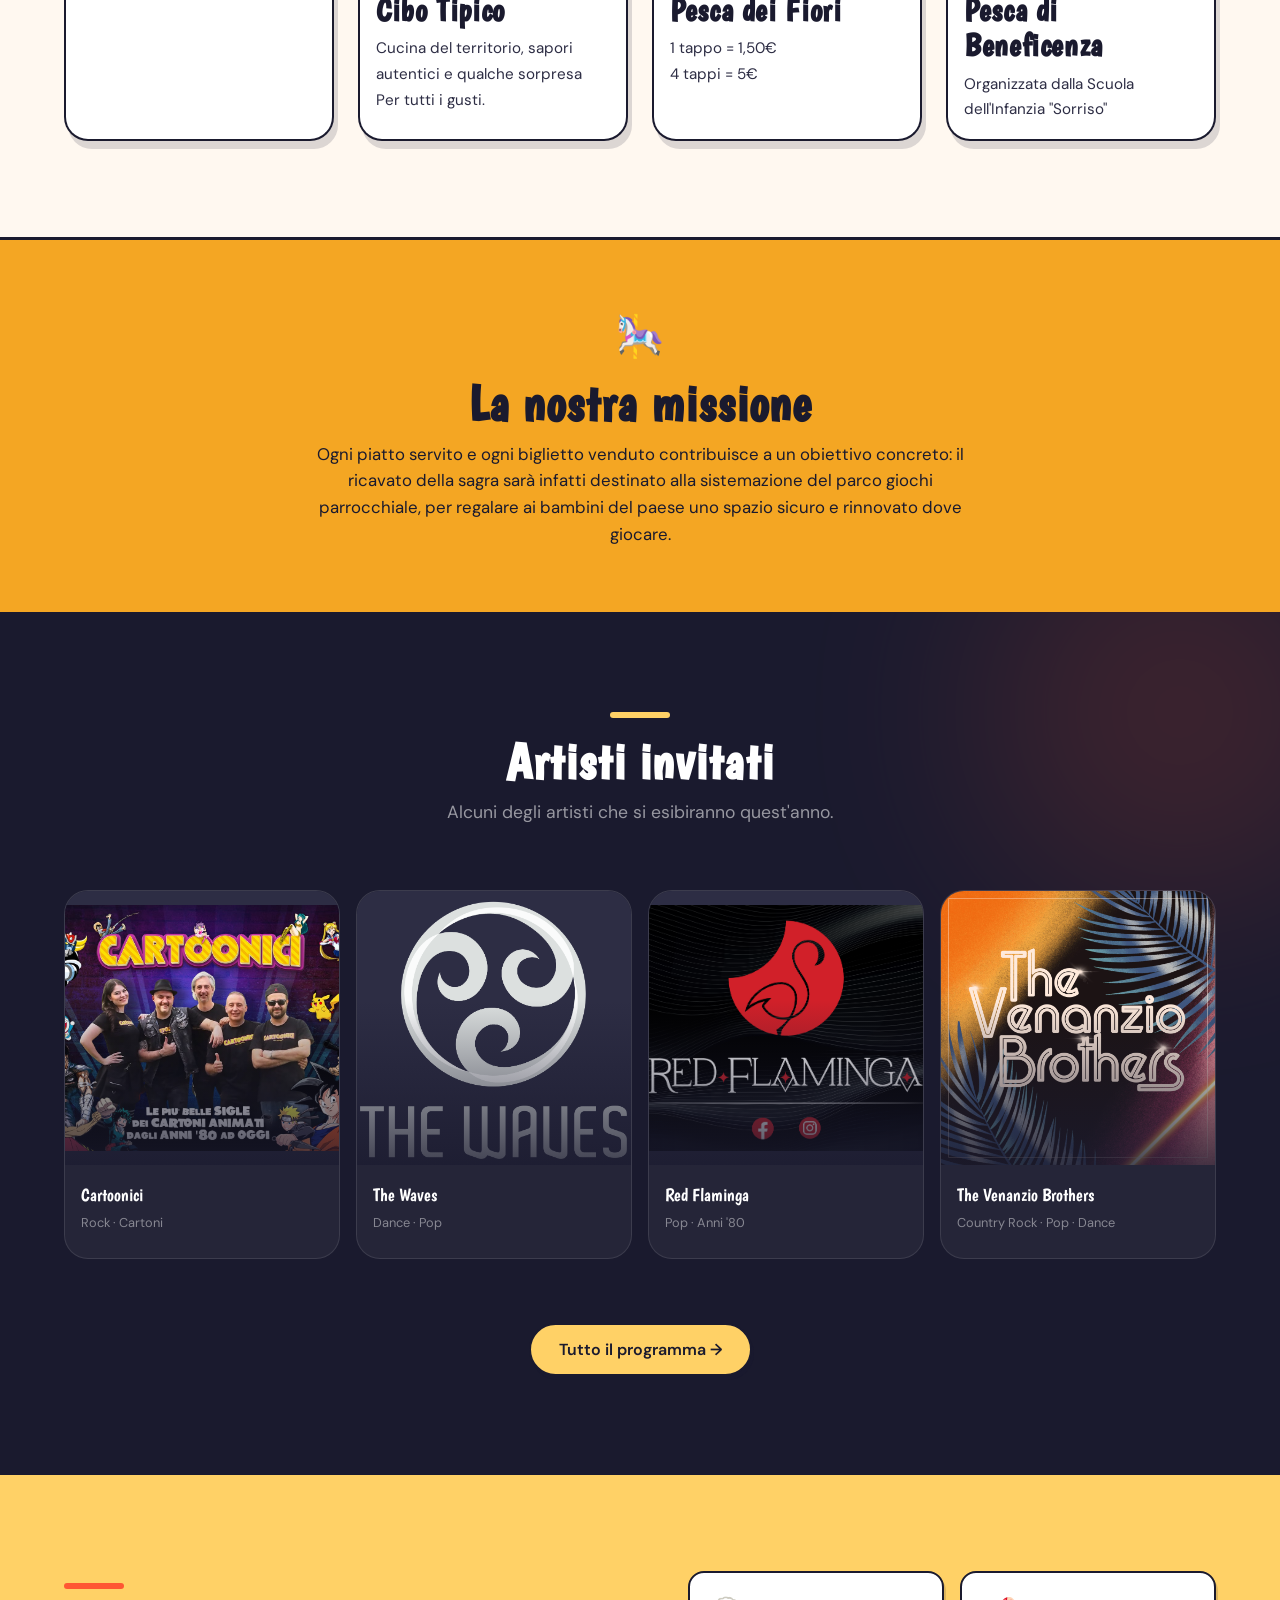
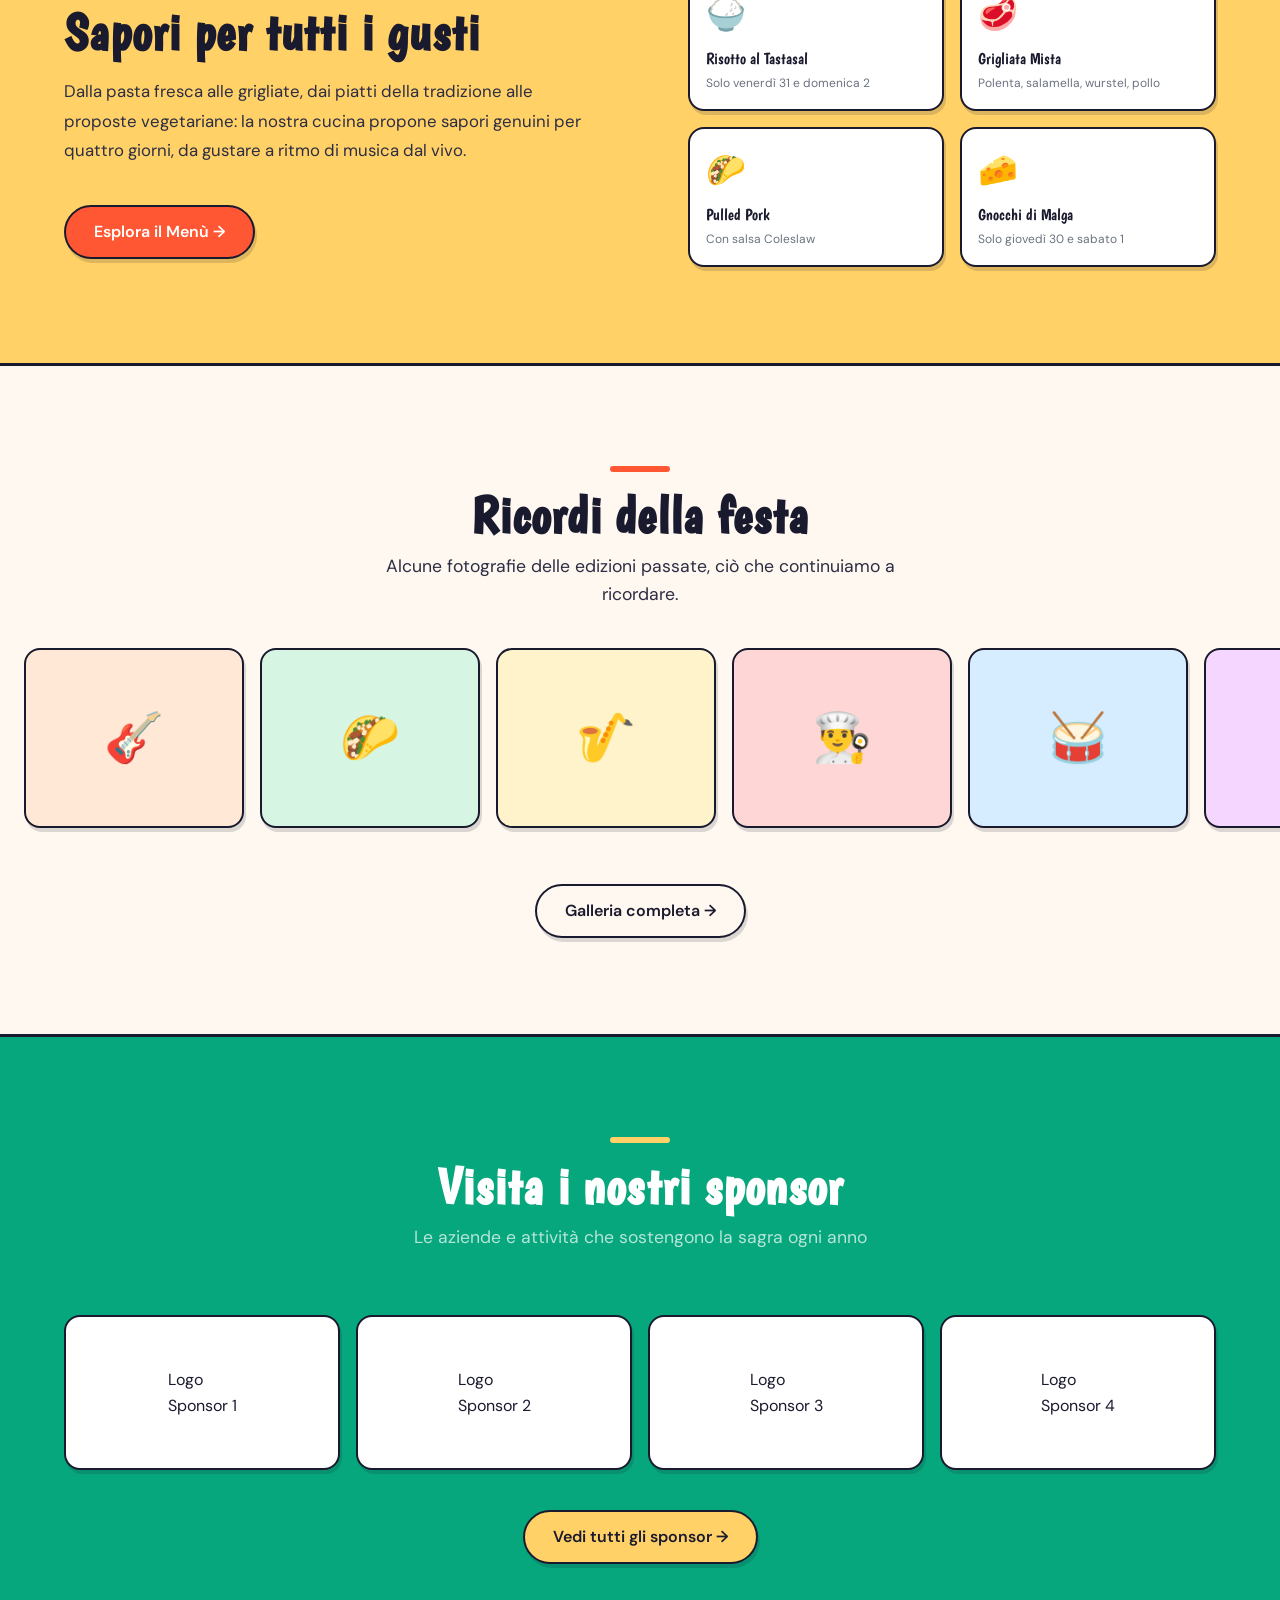
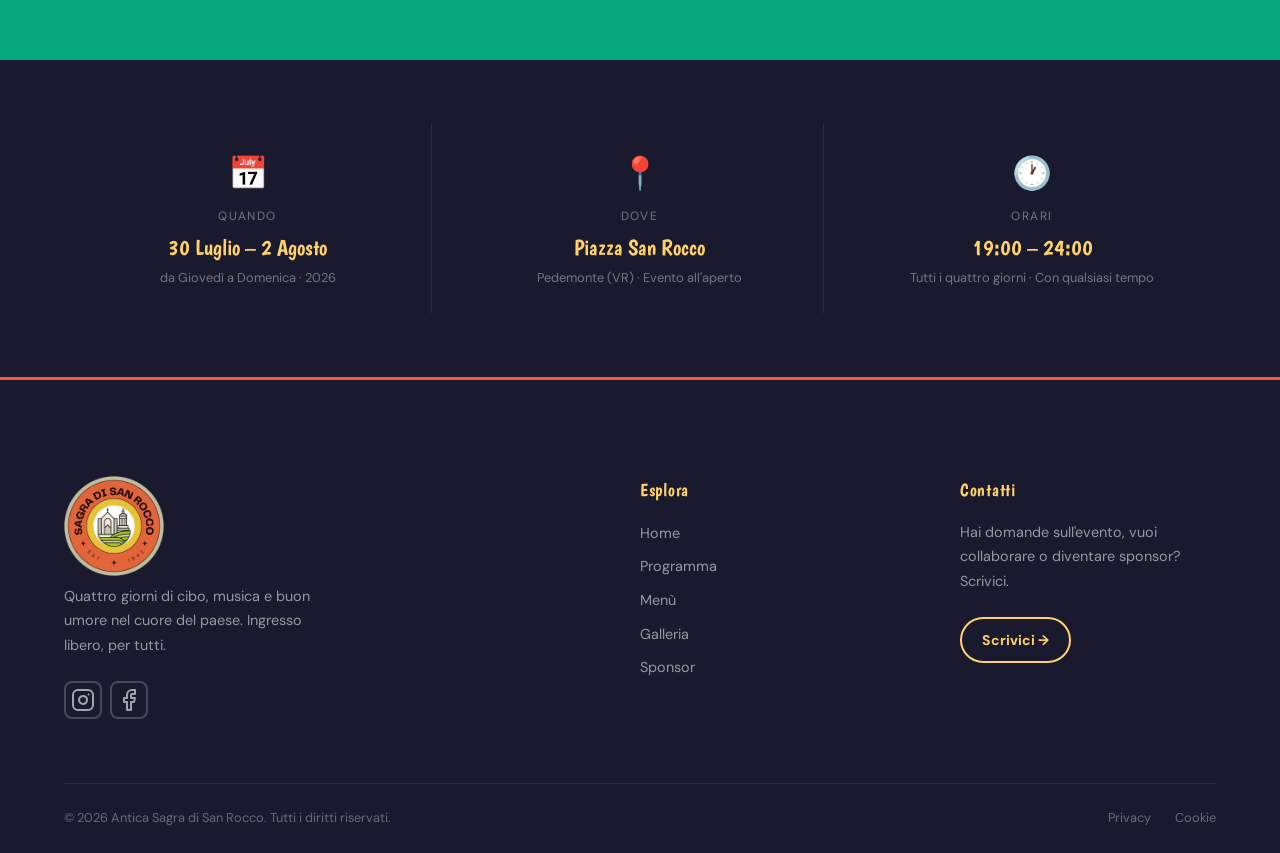
==== commit 2d480b8d: "upload" ====
--- a/index.html
+++ b/index.html
@@ -3,10 +3,12 @@
   <head>
     <meta charset="UTF-8" />
     <meta name="viewport" content="width=device-width, initial-scale=1.0" />
-    <title>CityFest — Food & Music Festival</title>
+    <title>Antica Sagra di San Rocco</title>
     <link rel="stylesheet" href="css/style.css" />
     <link rel="stylesheet" href="css/components.css" />
     <link rel="stylesheet" href="css/index.css" />
+    <link rel="stylesheet" href="css/privacy.css" />
+    <link rel="stylesheet" href="css/cookie_consent.css" />
   </head>
   <body>
     <!-- ══════════════════════════════════
@@ -15,19 +17,22 @@
     <nav class="navbar" role="navigation" aria-label="Main navigation">
       <div class="navbar__inner">
         <a href="index.html" class="navbar__logo" aria-label="CityFest home">
-          <span class="navbar__logo-name">🎶 CityFest</span>
-          <span class="navbar__logo-tagline">Food &amp; Music Festival</span>
+          <img
+            src="assets/logo.png"
+            alt="Antica Sagra di San Rocco"
+            height="50"
+          />
         </a>
         <ul class="navbar__links" role="list">
           <li><a href="index.html" class="active">Home</a></li>
-          <li><a href="lineup.html">Lineup</a></li>
-          <li><a href="menu.html">Menu</a></li>
-          <li><a href="gallery.html">Gallery</a></li>
-          <li><a href="sponsors.html">Sponsors</a></li>
-          <li><a href="contact.html">Contact</a></li>
+          <li><a href="lineup.html">Programma</a></li>
+          <li><a href="menu.html">Menù</a></li>
+          <li><a href="gallery.html">Galleria</a></li>
+          <li><a href="sponsors.html">Sponsor</a></li>
+          <li><a href="contact.html">Contatti</a></li>
         </ul>
         <div class="navbar__cta">
-          <a href="contact.html" class="btn btn-secondary">Find Us</a>
+          <a href="contact.html" class="btn btn-secondary">Dove Siamo</a>
         </div>
         <button
           class="navbar__hamburger"
@@ -39,11 +44,21 @@
       </div>
       <div class="navbar__mobile" role="menu">
         <a href="index.html" role="menuitem">Home</a>
-        <a href="lineup.html" role="menuitem">Lineup</a>
+        <a href="lineup.html" role="menuitem">Programma</a>
         <a href="menu.html" role="menuitem">Menu</a>
         <a href="gallery.html" role="menuitem">Gallery</a>
         <a href="sponsors.html" role="menuitem">Sponsors</a>
         <a href="contact.html" role="menuitem">Contact</a>
+      </div>
+      <div class="announcement-banner" id="announcement-banner">
+        <p>📅 Ti aspettiamo <strong>dal 30 Luglio al 2 Agosto</strong></p>
+        <button
+          class="announcement-banner__close"
+          id="banner-close"
+          aria-label="Chiudi"
+        >
+          &#x2715;
+        </button>
       </div>
     </nav>
 
@@ -62,62 +77,83 @@
         <!-- Left: text -->
         <div class="hero__content">
           <div class="hero__eyebrow">
-            <span>🗓️</span>
-            <!-- DATE: replace with your festival dates e.g. "July 18 – 20, 2025" -->
-            From [START DATE] to [END DATE]
+            <img
+              src="assets/logo.png"
+              alt="Antica Sagra di San Rocco"
+              height="200"
+            />
+            <!--<span>🗓️</span>
+            DATE: replace with your festival dates e.g. "July 18 – 20, 2025"
+            Dal 30 luglio al 2 agosto-->
           </div>
           <h1 class="hero__title">
-            The City<br />
+            Antica sagra di<br />
             <span class="accent"
-              >Comes <span class="accent-coral">Alive</span></span
+              >San <span class="accent-coral">Rocco</span></span
             >
           </h1>
           <p class="hero__subtitle">
-            Three days of incredible music, bold flavours, and unforgettable
+            Quattro giorni di musica, sapori tradizionali e momenti
+            indimenticabili
+          </p>
+          <!-- Three days of incredible music, bold flavours, and unforgettable
             moments — right in the heart of the city. Free entry, good vibes
-            only.
-          </p>
+            only.-->
           <div class="hero__actions">
-            <a href="lineup.html" class="btn btn-primary">See the Lineup →</a>
-            <a href="menu.html" class="btn btn-outline btn-outline--light"
-              >Explore Menu</a
+            <a href="lineup.html" class="btn btn-primary"
+              >Esplora il programma →</a
             >
+            <a
+              href="menu.html"
+              class="btn btn-outline"
+              style="color: var(--yellow); border-color: var(--yelllow)"
+              >Scopri il Menù</a
+            ><!--btn-outline--light-->
           </div>
           <div class="hero__info">
             <div class="hero__pill">
-              <span>📍</span><span>Piazza Grande</span>
+              <span>📍</span><span>Piazza San Rocco Pedemonte (VR)</span>
             </div>
             <div class="hero__pill">
-              <span>🎟️</span><span>Free Admission</span>
-            </div>
-            <div class="hero__pill"><span>🌤️</span><span>Outdoors</span></div>
+              <span>🎟️</span><span>Entrata libera</span>
+            </div>
+            <div class="hero__pill"><span>🌤️</span><span>All'aperto</span></div>
           </div>
         </div>
 
         <!-- Right: floating cards (decorative) -->
         <div class="hero__cards" aria-hidden="true">
           <div class="hero__card hero__card--main">
-            <span class="card-emoji">🎉</span>
-            <h3>CityFest 2025</h3>
-            <p>Food · Music · Community</p>
+            <img src="assets/img/squadra_1_edit.jpg" alt="" />
+            <!-- <span class="card-emoji">🎉</span>
+            <h3>Antica Sagra di San Rocco</h3>
+            <p>Cibo · Musica · Comunità</p> -->
           </div>
           <div class="hero__card hero__card--artist">
-            <p class="mini-card-label">Tonight's headliner</p>
+            <img src="assets/img/vista_cucina.jpeg" alt="" />
+          </div>
+          <!--<p class="mini-card-label">Tonight's headliner</p>
             <p class="mini-card-value">The Groove Collective</p>
             <p class="mini-card-sub">🎸 Funk · Soul · Live Band</p>
-          </div>
+          
           <div class="hero__card hero__card--food">
             <p class="mini-card-label">Chef's special</p>
             <p class="mini-card-value">🌮 Truffle Tacos</p>
             <p class="mini-card-sub">by Chef Marco Rossi</p>
-          </div>
-          <div class="hero__card hero__card--date">
-            <p class="mini-card-label">Event status</p>
+          </div> -->
+          <!--<div class="hero__card hero__card--date">
+            <p class="mini-card-label">Stato</p>
             <p class="mini-card-value">
-              <span class="mini-card-dot"></span>Coming Soon
+              <span class="mini-card-dot"></span>In preparazione
             </p>
-            <p class="mini-card-sub">Piazza Grande</p>
-          </div>
+            <p class="mini-card-sub">Pedemonte (VR)</p>
+          </div>
+
+          <img
+            class="hero__card1 hero__card--photo1"
+            src="assets/img/squadra_1_edit.jpg"
+            alt=""
+          />-->
         </div>
       </div>
     </section>
@@ -128,16 +164,18 @@
   ══════════════════════════════════ -->
     <div class="date-strip" aria-label="Festival dates">
       <div class="date-strip__inner">
-        <p class="date-strip__label">📅 Festival dates</p>
+        <p class="date-strip__label">📅 Giorni di Sagra</p>
         <div class="date-strip__range">
           <div class="date-strip__date">
-            <span class="date-strip__day">[DAY START]</span>
-            <span class="date-strip__month">[MONTH START] [YEAR]</span>
+            <span class="date-strip__day">30</span>
+            <span class="date-strip__month">Luglio</span>
+            <span class="date-strip__year">2026</span>
           </div>
           <span class="date-strip__arrow">→</span>
           <div class="date-strip__date">
-            <span class="date-strip__day">[DAY END]</span>
-            <span class="date-strip__month">[MONTH END] [YEAR]</span>
+            <span class="date-strip__day">2</span>
+            <span class="date-strip__month">Agosto</span>
+            <span class="date-strip__year">2026</span>
           </div>
         </div>
       </div>
@@ -150,38 +188,72 @@
       <div class="container">
         <div class="section-header">
           <div class="squiggle"></div>
-          <h2 id="highlights-title">What to Expect</h2>
-          <p>
-            A weekend that feeds your ears and your stomach in equal measure.
-          </p>
+          <h2 id="highlights-title">Cosa puoi aspettarti</h2>
+          <p>Quattro giorni di buona musica e buon cibo in egual misura</p>
         </div>
         <div class="highlights__grid">
           <div class="highlight-card highlight-card--coral" data-animate>
-            <span class="highlight-card__icon">🎵</span>
-            <h3>Live Music</h3>
+            <img
+              class="highlight-card__icon"
+              src="assets/img/Band.jpeg"
+              alt=""
+              style="border: 2px, solid, var(--coral)"
+            />
+            <h3>Musica dal vivo</h3>
             <p>
-              From jazz to funk, indie to world music — three stages running
-              across all three days with over 30 artists performing live.
+              Dagli anni '80, ai cartoni, ai giorni nostri, musica coinvolgente
+              per tutte le età
             </p>
           </div>
           <div class="highlight-card highlight-card--teal" data-animate>
-            <span class="highlight-card__icon">🍽️</span>
-            <h3>Food Village</h3>
-            <p>
-              Twenty+ local vendors and guest chefs bringing the best street
-              food, signature dishes, and daring flavour combinations from
-              across the region.
-            </p>
+            <img
+              class="highlight-card__icon"
+              src="assets/img/risotto_quad.jpg"
+              alt=""
+              style="border: 2px, solid, var(--teal)"
+            />
+            <h3>Cibo Tipico</h3>
+            <p>Cucina del territorio, sapori autentici e qualche sorpresa</p>
+            <p>Per tutti i gusti.</p>
           </div>
           <div class="highlight-card highlight-card--yellow" data-animate>
-            <span class="highlight-card__icon">🌟</span>
-            <h3>Free for All</h3>
-            <p>
-              No tickets, no barriers. CityFest is a free event open to everyone
-              — come for an hour or stay for the whole weekend.
-            </p>
-          </div>
-        </div>
+            <img
+              class="highlight-card__icon"
+              src="assets/img/fiori_quad.jpeg"
+              alt=""
+              style="border: 2px, solid, var(--yellow)"
+            />
+            <h3>Pesca dei Fiori</h3>
+            <p>1 tappo = 1,50€</p>
+            <p>4 tappi = 5€</p>
+          </div>
+          <div class="highlight-card highlight-card--coral" data-animate>
+            <img
+              class="highlight-card__icon"
+              src="assets/logo_asilo.png"
+              alt=""
+              style="border: 2px, solid, var(--coral); width: 100%"
+            />
+            <h3>Pesca di Beneficenza</h3>
+            <p>Organizzata dalla Scuola dell'Infanzia "Sorriso"</p>
+          </div>
+        </div>
+      </div>
+    </section>
+
+    <!-- ══════════════════════════════════
+       MISSION
+  ══════════════════════════════════ -->
+    <section class="mission" aria-labelledby="mission-title">
+      <div class="container mission__inner">
+        <span class="mission__icon" aria-hidden="true">🎠</span>
+        <h2 id="mission-title">La nostra missione</h2>
+        <p>
+          Ogni piatto servito e ogni biglietto venduto contribuisce a un
+          obiettivo concreto: il ricavato della sagra sarà infatti destinato
+          alla sistemazione del parco giochi parrocchiale, per regalare ai
+          bambini del paese uno spazio sicuro e rinnovato dove giocare.
+        </p>
       </div>
     </section>
 
@@ -192,45 +264,59 @@
       <div class="container">
         <div class="section-header">
           <div class="squiggle"></div>
-          <h2 id="artists-title">Featured Artists</h2>
-          <p>Just a taste of who's taking the stage this year.</p>
+          <h2 id="artists-title">Artisti invitati</h2>
+          <p>Alcuni degli artisti che si esibiranno quest'anno.</p>
         </div>
         <div class="artists-teaser__grid">
           <div class="artist-card" data-animate>
-            <div class="artist-card__img">🎸</div>
+            <div class="artist-card__img">
+              <img
+                src="assets/band/cartoonici.jpg"
+                alt=""
+                style="object-fit: cover; height: 90%"
+              />
+            </div>
             <div class="artist-card__body">
-              <p class="artist-card__name">The Groove Collective</p>
-              <p class="artist-card__genre">Funk · Soul · Live Band</p>
-              <span class="tag tag-music">🎵 Music</span>
+              <p class="artist-card__name">Cartoonici</p>
+              <p class="artist-card__genre">Rock · Cartoni</p>
             </div>
           </div>
           <div class="artist-card" data-animate>
-            <div class="artist-card__img">🎷</div>
+            <div class="artist-card__img">
+              <img src="assets/band/The Waves Logo white.png" alt="" />
+            </div>
             <div class="artist-card__body">
-              <p class="artist-card__name">Elena Vasquez</p>
-              <p class="artist-card__genre">Jazz · Latin</p>
-              <span class="tag tag-music">🎵 Music</span>
+              <p class="artist-card__name">The Waves</p>
+              <p class="artist-card__genre">Dance · Pop</p>
             </div>
           </div>
           <div class="artist-card" data-animate>
-            <div class="artist-card__img">👨‍🍳</div>
+            <div class="artist-card__img">
+              <img
+                src="assets/band/red_flaminga.png"
+                alt=""
+                style="object-fit: cover; height: 90%"
+              />
+            </div>
             <div class="artist-card__body">
-              <p class="artist-card__name">Chef Marco Rossi</p>
-              <p class="artist-card__genre">Italian Street Food</p>
-              <span class="tag tag-food">🍽️ Food</span>
+              <p class="artist-card__name">Red Flaminga</p>
+              <p class="artist-card__genre">Pop · Anni '80</p>
             </div>
           </div>
           <div class="artist-card" data-animate>
-            <div class="artist-card__img">🥁</div>
+            <div class="artist-card__img">
+              <img src="assets/band/venanzio.jpg" alt="" />
+            </div>
             <div class="artist-card__body">
-              <p class="artist-card__name">Drumline Riot</p>
-              <p class="artist-card__genre">Percussion · World</p>
-              <span class="tag tag-music">🎵 Music</span>
+              <p class="artist-card__name">The Venanzio Brothers</p>
+              <p class="artist-card__genre">Country Rock · Pop · Dance</p>
             </div>
           </div>
         </div>
         <div class="artists-teaser__cta">
-          <a href="lineup.html" class="btn btn-secondary">Full Lineup →</a>
+          <a href="lineup.html" class="btn btn-secondary"
+            >Tutto il programma →</a
+          >
         </div>
       </div>
     </section>
@@ -243,34 +329,36 @@
         <div class="food-teaser__inner">
           <div class="food-teaser__content">
             <div class="squiggle"></div>
-            <h2 id="food-title">A Feast for Every Taste</h2>
+            <h2 id="food-title">Sapori per tutti i gusti</h2>
             <p>
-              Our food village brings together the city's boldest chefs and most
-              beloved street vendors. Every dish tells a story — and some come
-              paired with a live performance.
+              Dalla pasta fresca alle grigliate, dai piatti della tradizione
+              alle proposte vegetariane: la nostra cucina propone sapori genuini
+              per quattro giorni, da gustare a ritmo di musica dal vivo.
             </p>
-            <a href="menu.html" class="btn btn-primary">Browse the Menu →</a>
+            <a href="menu.html" class="btn btn-primary">Esplora il Menù →</a>
           </div>
           <div class="food-teaser__dishes">
             <div class="dish-mini" data-animate>
+              <span class="dish-mini__emoji">🍚</span>
+              <p class="dish-mini__name">Risotto al Tastasal</p>
+              <p class="dish-mini__vendor">Solo venerdì 31 e domenica 2</p>
+            </div>
+            <div class="dish-mini" data-animate>
+              <span class="dish-mini__emoji">🥩</span>
+              <p class="dish-mini__name">Grigliata Mista</p>
+              <p class="dish-mini__vendor">
+                Polenta, salamella, wurstel, pollo
+              </p>
+            </div>
+            <div class="dish-mini" data-animate>
               <span class="dish-mini__emoji">🌮</span>
-              <p class="dish-mini__name">Truffle Tacos</p>
-              <p class="dish-mini__vendor">Chef Marco Rossi</p>
+              <p class="dish-mini__name">Pulled Pork</p>
+              <p class="dish-mini__vendor">Con salsa Coleslaw</p>
             </div>
             <div class="dish-mini" data-animate>
-              <span class="dish-mini__emoji">🍜</span>
-              <p class="dish-mini__name">Spicy Ramen</p>
-              <p class="dish-mini__vendor">Noodle District</p>
-            </div>
-            <div class="dish-mini" data-animate>
-              <span class="dish-mini__emoji">🧆</span>
-              <p class="dish-mini__name">Falafel Wrap</p>
-              <p class="dish-mini__vendor">Casa Levante</p>
-            </div>
-            <div class="dish-mini" data-animate>
-              <span class="dish-mini__emoji">🍦</span>
-              <p class="dish-mini__name">Gelato Bar</p>
-              <p class="dish-mini__vendor">La Cremeria</p>
+              <span class="dish-mini__emoji">🧀</span>
+              <p class="dish-mini__name">Gnocchi di Malga</p>
+              <p class="dish-mini__vendor">Solo giovedì 30 e sabato 1</p>
             </div>
           </div>
         </div>
@@ -284,10 +372,10 @@
       <div class="container">
         <div class="section-header">
           <div class="squiggle"></div>
-          <h2 id="gallery-title">Last Year's Vibes</h2>
+          <h2 id="gallery-title">Ricordi della festa</h2>
           <p>
-            A few snapshots from CityFest 2024 — the memories that keep us
-            coming back.
+            Alcune fotografie delle edizioni passate, ciò che continuiamo a
+            ricordare.
           </p>
         </div>
       </div>
@@ -320,7 +408,39 @@
         </div>
       </div>
       <div class="gallery-strip__cta">
-        <a href="gallery.html" class="btn btn-outline">Full Gallery →</a>
+        <a href="gallery.html" class="btn btn-outline">Galleria completa →</a>
+      </div>
+    </section>
+
+    <!-- ══════════════════════════════════
+       SPONSORS TEASER
+  ══════════════════════════════════ -->
+    <section class="sponsors-teaser" aria-labelledby="sponsors-title">
+      <div class="container">
+        <div class="section-header">
+          <div class="squiggle"></div>
+          <h2 id="sponsors-title">Visita i nostri sponsor</h2>
+          <p>Le aziende e attività che sostengono la sagra ogni anno</p>
+        </div>
+        <div class="sponsors-teaser__grid">
+          <div class="sponsor-teaser-card" data-animate>
+            <div class="sponsor-logo-placeholder">Logo<br />Sponsor 1</div>
+          </div>
+          <div class="sponsor-teaser-card" data-animate>
+            <div class="sponsor-logo-placeholder">Logo<br />Sponsor 2</div>
+          </div>
+          <div class="sponsor-teaser-card" data-animate>
+            <div class="sponsor-logo-placeholder">Logo<br />Sponsor 3</div>
+          </div>
+          <div class="sponsor-teaser-card" data-animate>
+            <div class="sponsor-logo-placeholder">Logo<br />Sponsor 4</div>
+          </div>
+        </div>
+        <div class="sponsors-teaser__cta">
+          <a href="sponsors.html" class="btn btn-secondary"
+            >Vedi tutti gli sponsor →</a
+          >
+        </div>
       </div>
     </section>
 
@@ -332,97 +452,144 @@
         <div class="info-band__grid">
           <div class="info-band__item">
             <span class="info-band__icon">📅</span>
-            <p class="info-band__label">When</p>
+            <p class="info-band__label">Quando</p>
             <!-- DATE: replace with festival dates -->
-            <p class="info-band__value">[DAY START]–[DAY END] [MONTH]</p>
-            <p class="info-band__sub">
-              [WEEKDAY START] to [WEEKDAY END] · [YEAR]
-            </p>
+            <p class="info-band__value">30 Luglio – 2 Agosto</p>
+            <p class="info-band__sub">da Giovedì a Domenica · 2026</p>
           </div>
           <div class="info-band__item">
             <span class="info-band__icon">📍</span>
-            <p class="info-band__label">Where</p>
-            <p class="info-band__value">Piazza Grande</p>
-            <p class="info-band__sub">City Centre · Free Outdoor Event</p>
+            <p class="info-band__label">Dove</p>
+            <p class="info-band__value">Piazza San Rocco</p>
+            <p class="info-band__sub">Pedemonte (VR) · Evento all'aperto</p>
           </div>
           <div class="info-band__item">
             <span class="info-band__icon">🕐</span>
-            <p class="info-band__label">Hours</p>
-            <p class="info-band__value">12:00 – 23:00</p>
-            <p class="info-band__sub">All three days · Rain or shine</p>
-          </div>
-        </div>
-      </div>
-    </section>
-
-    <!-- ══════════════════════════════════
-       FOOTER
-  ══════════════════════════════════ -->
+            <p class="info-band__label">Orari</p>
+            <p class="info-band__value">19:00 – 24:00</p>
+            <p class="info-band__sub">
+              Tutti i quattro giorni · Con qualsiasi tempo
+            </p>
+          </div>
+        </div>
+      </div>
+    </section>
+
+    <!--
+  ════════════════════════════════════════════════════
+  FOOTER — copy this block into every page
+  Replace the "active" class on the correct nav link
+  ════════════════════════════════════════════════════
+-->
     <footer class="footer" role="contentinfo">
       <div class="container">
         <div class="footer__grid">
+          <!-- Brand -->
           <div class="footer__brand">
-            <div class="footer__brand-name">🎶 CityFest</div>
+            <div class="footer__brand-name">
+              <img src="assets/logo.png" alt="CityFest" height="100" />
+            </div>
             <p class="footer__brand-desc">
-              Three days of food, music, and good vibes in the heart of the
-              city. Free entry, open to everyone.
+              Quattro giorni di cibo, musica e buon umore nel cuore del paese.
+              Ingresso libero, per tutti.
             </p>
             <div class="footer__socials">
-              <a href="#" class="footer__social-link" aria-label="Instagram"
-                >📸</a
-              >
-              <a href="#" class="footer__social-link" aria-label="Facebook"
-                >👥</a
-              >
-              <a href="#" class="footer__social-link" aria-label="Twitter"
-                >🐦</a
-              >
-              <a href="#" class="footer__social-link" aria-label="TikTok">🎵</a>
-            </div>
-          </div>
+              <!-- SOCIAL: replace href with real URLs -->
+              <a
+                href="https://www.instagram.com/sagra_sanrocco_pedemonte/#"
+                class="footer__social-link"
+                aria-label="Instagram"
+                ><svg
+                  xmlns="http://www.w3.org/2000/svg"
+                  width="24"
+                  height="24"
+                  viewBox="0 0 24 24"
+                  fill="none"
+                  stroke="currentColor"
+                  stroke-width="2"
+                  stroke-linecap="round"
+                  stroke-linejoin="round"
+                  class="lucide lucide-instagram-icon lucide-instagram"
+                >
+                  <rect width="20" height="20" x="2" y="2" rx="5" ry="5" />
+                  <path d="M16 11.37A4 4 0 1 1 12.63 8 4 4 0 0 1 16 11.37z" />
+                  <line x1="17.5" x2="17.51" y1="6.5" y2="6.5" /></svg
+              ></a>
+              <a
+                href="https://www.facebook.com/AnticaSagraSanRocco?locale=it_IT"
+                class="footer__social-link"
+                aria-label="Facebook"
+                ><svg
+                  xmlns="http://www.w3.org/2000/svg"
+                  width="24"
+                  height="24"
+                  viewBox="0 0 24 24"
+                  fill="none"
+                  stroke="currentColor"
+                  stroke-width="2"
+                  stroke-linecap="round"
+                  stroke-linejoin="round"
+                  class="lucide lucide-facebook-icon lucide-facebook"
+                >
+                  <path
+                    d="M18 2h-3a5 5 0 0 0-5 5v3H7v4h3v8h4v-8h3l1-4h-4V7a1 1 0 0 1 1-1h3z"
+                  /></svg
+              ></a>
+            </div>
+          </div>
+
+          <!-- Esplora -->
           <div class="footer__col">
-            <p class="footer__col-title">Explore</p>
+            <p class="footer__col-title">Esplora</p>
             <ul>
               <li><a href="index.html">Home</a></li>
-              <li><a href="lineup.html">Lineup</a></li>
-              <li><a href="menu.html">Menu</a></li>
-              <li><a href="gallery.html">Gallery</a></li>
-              <li><a href="sponsors.html">Sponsors</a></li>
+              <li><a href="lineup.html">Programma</a></li>
+              <li><a href="menu.html">Menù</a></li>
+              <li><a href="gallery.html">Galleria</a></li>
+              <li><a href="sponsors.html">Sponsor</a></li>
             </ul>
           </div>
-          <div class="footer__col">
-            <p class="footer__col-title">Info</p>
-            <ul>
-              <li><a href="#">FAQ</a></li>
-              <li><a href="#">Accessibility</a></li>
-              <li><a href="#">Press Kit</a></li>
-              <li><a href="#">Volunteer</a></li>
-            </ul>
-          </div>
-          <div class="footer__col">
-            <p class="footer__col-title">Contact</p>
-            <div class="footer__contact-item">
-              <span>📍</span><span>Piazza Grande, City Centre</span>
-            </div>
-            <!-- DATE: update with festival dates -->
-            <div class="footer__contact-item">
-              <span>📅</span><span>[START DATE] – [END DATE]</span>
-            </div>
-            <div class="footer__contact-item">
-              <span>✉️</span><span>hello@cityfest.com</span>
-            </div>
-          </div>
-        </div>
+
+          <!-- Contatti -->
+          <div class="footer__col footer__col--contact">
+            <div class="footer__col-title">Contatti</div>
+            <p>
+              Hai domande sull'evento, vuoi collaborare o diventare sponsor?
+              Scrivici.
+            </p>
+            <a href="contact.html" class="footer__contact-btn"> Scrivici → </a>
+          </div>
+        </div>
+
         <div class="footer__bottom">
-          <p>© 2025 CityFest. All rights reserved.</p>
-          <nav class="footer__bottom-links" aria-label="Legal links">
-            <a href="#">Privacy</a>
-            <a href="#">Cookies</a>
+          <p>© 2026 Antica Sagra di San Rocco. Tutti i diritti riservati.</p>
+          <nav class="footer__bottom-links" aria-label="Link legali">
+            <a
+              href="javascript:void(0)"
+              class="open-policy"
+              data-policy="privacy"
+              >Privacy</a
+            >
+            <a
+              href="javascript:void(0)"
+              class="open-policy"
+              data-policy="cookie"
+              >Cookie</a
+            >
+            <div id="PCModal" class="modal"></div>
           </nav>
         </div>
       </div>
     </footer>
 
     <script src="js/main.js"></script>
+    <script src="js/cookie_consent.js"></script>
+    <script>
+      const strip_close = document.querySelector("#banner-close");
+      strip_close.addEventListener("click", () => {
+        const strip_banner = document.querySelector("#announcement-banner");
+        strip_banner.classList.add("hidden");
+      });
+    </script>
   </body>
 </html>
--- a/css/style.css
+++ b/css/style.css
@@ -2,56 +2,58 @@
    CITY FESTIVAL — Global Design System
    ============================================ */
 
-@import url('https://fonts.googleapis.com/css2?family=Boogaloo&family=Fraunces:ital,wght@0,400;0,700;1,400&family=DM+Sans:wght@400;500;600&display=swap');
+@import url("https://fonts.googleapis.com/css2?family=Boogaloo&family=Fraunces:ital,wght@0,400;0,700;1,400&family=DM+Sans:wght@400;500;600&display=swap");
 
 /* ── CSS Variables ── */
 :root {
   /* Colors */
-  --coral:        #FF5733;
-  --orange:       #FF8C42;
-  --yellow:       #FFD166;
-  --teal:         #06A77D;
-  --teal-dark:    #048A68;
-  --terracotta:   #C1440E;
-  --saffron:      #F4A623;
-  --cream:        #FFF8F0;
-  --dark:         #1A1A2E;
-  --dark-soft:    #2D2D44;
-  --white:        #FFFFFF;
-  --gray:         #6B7280;
-  --gray-light:   #F3F0EC;
+  --coral: #ff5733;
+  --orange: #ff8c42;
+  --yellow: #ffd166;
+  --teal: #06a77d;
+  --teal-dark: #048a68;
+  --terracotta: #c1440e;
+  --saffron: #f4a623;
+  --cream: #fff8f0;
+  --dark: #1a1a2e;
+  --dark-soft: #2d2d44;
+  --white: #ffffff;
+  --gray: #6b7280;
+  --gray-light: #f3f0ec;
 
   /* Typography */
-  --font-display: 'Boogaloo', cursive;
-  --font-serif:   'Fraunces', serif;
-  --font-body:    'DM Sans', sans-serif;
+  --font-display: "Boogaloo", cursive;
+  --font-serif: "Fraunces", serif;
+  --font-body: "DM Sans", sans-serif;
 
   /* Spacing */
-  --space-xs:  0.25rem;
-  --space-sm:  0.5rem;
-  --space-md:  1rem;
-  --space-lg:  1.5rem;
-  --space-xl:  2.5rem;
+  --space-xs: 0.25rem;
+  --space-sm: 0.5rem;
+  --space-md: 1rem;
+  --space-lg: 1.5rem;
+  --space-xl: 2.5rem;
   --space-2xl: 4rem;
   --space-3xl: 6rem;
 
   /* Border radius */
-  --radius-sm:   8px;
-  --radius-md:   16px;
-  --radius-lg:   24px;
+  --radius-sm: 8px;
+  --radius-md: 16px;
+  --radius-lg: 24px;
   --radius-full: 999px;
 
   /* Shadows */
-  --shadow-sm: 2px 4px 0px rgba(26,26,46,0.15);
-  --shadow-md: 4px 8px 0px rgba(26,26,46,0.15);
-  --shadow-lg: 6px 12px 0px rgba(26,26,46,0.15);
+  --shadow-sm: 2px 4px 0px rgba(26, 26, 46, 0.15);
+  --shadow-md: 4px 8px 0px rgba(26, 26, 46, 0.15);
+  --shadow-lg: 6px 12px 0px rgba(26, 26, 46, 0.15);
 
   /* Transitions */
   --transition: 0.2s ease;
 }
 
 /* ── Reset & Base ── */
-*, *::before, *::after {
+*,
+*::before,
+*::after {
   box-sizing: border-box;
   margin: 0;
   padding: 0;
@@ -71,16 +73,27 @@
 }
 
 /* ── Typography ── */
-h1, h2, h3, h4 {
+h1,
+h2,
+h3,
+h4 {
   font-family: var(--font-display);
   line-height: 1.1;
   letter-spacing: 0.02em;
 }
 
-h1 { font-size: clamp(2.5rem, 6vw, 5rem); }
-h2 { font-size: clamp(2rem, 4vw, 3.5rem); }
-h3 { font-size: clamp(1.4rem, 3vw, 2rem); }
-h4 { font-size: clamp(1.1rem, 2vw, 1.5rem); }
+h1 {
+  font-size: clamp(2.5rem, 6vw, 5rem);
+}
+h2 {
+  font-size: clamp(2rem, 4vw, 3.5rem);
+}
+h3 {
+  font-size: clamp(1.4rem, 3vw, 2rem);
+}
+h4 {
+  font-size: clamp(1.1rem, 2vw, 1.5rem);
+}
 
 p {
   font-family: var(--font-body);
@@ -98,7 +111,9 @@
   display: block;
 }
 
-ul { list-style: none; }
+ul {
+  list-style: none;
+}
 
 /* ── Layout Utilities ── */
 .container {
@@ -139,7 +154,9 @@
   font-weight: 600;
   cursor: pointer;
   border: 2.5px solid var(--dark);
-  transition: transform var(--transition), box-shadow var(--transition);
+  transition:
+    transform var(--transition),
+    box-shadow var(--transition);
   box-shadow: var(--shadow-sm);
 }
 
@@ -180,11 +197,26 @@
   border: 1.5px solid var(--dark);
 }
 
-.tag-vegan    { background: #DCFCE7; color: #166534; }
-.tag-gluten   { background: #FEF9C3; color: #713F12; }
-.tag-spicy    { background: #FEE2E2; color: #991B1B; }
-.tag-music    { background: var(--teal);    color: var(--white); }
-.tag-food     { background: var(--saffron); color: var(--dark);  }
+.tag-vegan {
+  background: #dcfce7;
+  color: #166534;
+}
+.tag-gluten {
+  background: #fef9c3;
+  color: #713f12;
+}
+.tag-spicy {
+  background: #fee2e2;
+  color: #991b1b;
+}
+.tag-music {
+  background: var(--teal);
+  color: var(--white);
+}
+.tag-food {
+  background: var(--saffron);
+  color: var(--dark);
+}
 
 /* ── Decorative squiggles / shapes ── */
 .squiggle {
@@ -207,11 +239,20 @@
 }
 
 .page-hero::before {
-  content: '';
+  content: "";
   position: absolute;
   inset: 0;
-  background-image: radial-gradient(circle at 20% 50%, rgba(255,87,51,0.25) 0%, transparent 50%),
-                    radial-gradient(circle at 80% 30%, rgba(255,209,102,0.2) 0%, transparent 45%);
+  background-image:
+    radial-gradient(
+      circle at 20% 50%,
+      rgba(255, 87, 51, 0.25) 0%,
+      transparent 50%
+    ),
+    radial-gradient(
+      circle at 80% 30%,
+      rgba(255, 209, 102, 0.2) 0%,
+      transparent 45%
+    );
   pointer-events: none;
 }
 
@@ -221,25 +262,46 @@
 }
 
 .page-hero p {
-  color: rgba(255,255,255,0.75);
+  color: rgba(255, 255, 255, 0.75);
   font-size: 1.1rem;
 }
 
 /* ── Scrollbar ── */
-::-webkit-scrollbar { width: 8px; }
-::-webkit-scrollbar-track { background: var(--cream); }
-::-webkit-scrollbar-thumb { background: var(--coral); border-radius: 4px; }
+::-webkit-scrollbar {
+  width: 8px;
+}
+::-webkit-scrollbar-track {
+  background: var(--cream);
+}
+::-webkit-scrollbar-thumb {
+  background: var(--coral);
+  border-radius: 4px;
+}
 
 /* ── Animations ── */
 @keyframes fadeUp {
-  from { opacity: 0; transform: translateY(24px); }
-  to   { opacity: 1; transform: translateY(0); }
+  from {
+    opacity: 0;
+    transform: translateY(24px);
+  }
+  to {
+    opacity: 1;
+    transform: translateY(0);
+  }
 }
 
 @keyframes pop {
-  0%   { transform: scale(0.95); opacity: 0; }
-  60%  { transform: scale(1.03); }
-  100% { transform: scale(1);    opacity: 1; }
+  0% {
+    transform: scale(0.95);
+    opacity: 0;
+  }
+  60% {
+    transform: scale(1.03);
+  }
+  100% {
+    transform: scale(1);
+    opacity: 1;
+  }
 }
 
 .animate-fade-up {
@@ -248,6 +310,10 @@
 
 /* ── Responsive helpers ── */
 @media (max-width: 768px) {
-  .section { padding: var(--space-2xl) 0; }
-  .container { padding: 0 var(--space-md); }
-}
+  .section {
+    padding: var(--space-2xl) 0;
+  }
+  .container {
+    padding: 0 var(--space-md);
+  }
+}
--- a/css/components.css
+++ b/css/components.css
@@ -10,13 +10,15 @@
   right: 0;
   z-index: 1000;
   background: var(--dark);
-  border-bottom: 2.5px solid rgba(255,255,255,0.08);
-  transition: background var(--transition), box-shadow var(--transition);
+  border-bottom: 2.5px solid rgba(255, 255, 255, 0.08);
+  transition:
+    background var(--transition),
+    box-shadow var(--transition);
 }
 
 .navbar.scrolled {
   background: var(--dark);
-  box-shadow: 0 4px 24px rgba(0,0,0,0.3);
+  box-shadow: 0 4px 24px rgba(0, 0, 0, 0.3);
 }
 
 .navbar__inner {
@@ -47,7 +49,7 @@
 .navbar__logo-tagline {
   font-family: var(--font-body);
   font-size: 0.65rem;
-  color: rgba(255,255,255,0.5);
+  color: rgba(255, 255, 255, 0.5);
   text-transform: uppercase;
   letter-spacing: 0.12em;
 }
@@ -63,11 +65,13 @@
   font-family: var(--font-body);
   font-size: 0.95rem;
   font-weight: 500;
-  color: rgba(255,255,255,0.75);
+  color: rgba(255, 255, 255, 0.75);
   letter-spacing: 0.02em;
   padding-bottom: 2px;
   border-bottom: 2px solid transparent;
-  transition: color var(--transition), border-color var(--transition);
+  transition:
+    color var(--transition),
+    border-color var(--transition);
 }
 
 .navbar__links a:hover,
@@ -105,19 +109,27 @@
   height: 2.5px;
   background: var(--white);
   border-radius: 2px;
-  transition: transform 0.3s ease, opacity 0.3s ease;
-}
-
-.navbar__hamburger.open span:nth-child(1) { transform: translateY(7.5px) rotate(45deg); }
-.navbar__hamburger.open span:nth-child(2) { opacity: 0; }
-.navbar__hamburger.open span:nth-child(3) { transform: translateY(-7.5px) rotate(-45deg); }
+  transition:
+    transform 0.3s ease,
+    opacity 0.3s ease;
+}
+
+.navbar__hamburger.open span:nth-child(1) {
+  transform: translateY(7.5px) rotate(45deg);
+}
+.navbar__hamburger.open span:nth-child(2) {
+  opacity: 0;
+}
+.navbar__hamburger.open span:nth-child(3) {
+  transform: translateY(-7.5px) rotate(-45deg);
+}
 
 /* Mobile menu */
 .navbar__mobile {
   display: none;
   flex-direction: column;
   background: var(--dark-soft);
-  border-top: 2px solid rgba(255,255,255,0.08);
+  border-top: 2px solid rgba(255, 255, 255, 0.08);
   padding: var(--space-lg);
   gap: var(--space-md);
 }
@@ -130,19 +142,56 @@
   font-family: var(--font-body);
   font-size: 1.1rem;
   font-weight: 500;
-  color: rgba(255,255,255,0.8);
+  color: rgba(255, 255, 255, 0.8);
   padding: var(--space-sm) 0;
-  border-bottom: 1px solid rgba(255,255,255,0.06);
+  border-bottom: 1px solid rgba(255, 255, 255, 0.06);
   transition: color var(--transition);
 }
 
-.navbar__mobile a:hover { color: var(--yellow); }
+.navbar__mobile a:hover {
+  color: var(--yellow);
+}
 
 .navbar__mobile .btn {
   margin-top: var(--space-sm);
   justify-content: center;
 }
 
+.announcement-banner {
+  background: var(--coral);
+  color: var(--white);
+  display: flex;
+  align-items: center;
+  justify-content: center;
+  padding: 2px var(--space-lg);
+  font-family: var(--font-body);
+  font-size: 0.88rem;
+}
+
+.announcement-banner p {
+  color: var(--white);
+}
+
+.announcement-banner__close {
+  position: absolute;
+  right: var(--space-lg);
+  background: none;
+  border: none;
+  color: rgba(255, 255, 255, 0.75);
+  font-size: 1rem;
+  cursor: pointer;
+  padding: 4px;
+  transition: color var(--transition);
+}
+
+.announcement-banner__close:hover {
+  color: var(--white);
+}
+
+.announcement-banner.hidden {
+  display: none;
+}
+
 /* ── FOOTER ── */
 .footer {
   background: var(--dark);
@@ -153,13 +202,14 @@
 
 .footer__grid {
   display: grid;
-  grid-template-columns: 2fr 1fr 1fr 1fr;
+  grid-template-columns: 2fr 1fr 1fr;
   gap: var(--space-2xl);
   margin-bottom: var(--space-2xl);
 }
 
 /* Footer brand column */
-.footer__brand {}
+.footer__brand {
+}
 
 .footer__brand-name {
   font-family: var(--font-display);
@@ -169,7 +219,7 @@
 }
 
 .footer__brand-desc {
-  color: rgba(255,255,255,0.55);
+  color: rgba(255, 255, 255, 0.55);
   font-size: 0.9rem;
   line-height: 1.7;
   max-width: 260px;
@@ -186,13 +236,16 @@
   width: 38px;
   height: 38px;
   border-radius: var(--radius-sm);
-  border: 2px solid rgba(255,255,255,0.2);
+  border: 2px solid rgba(255, 255, 255, 0.2);
   display: flex;
   align-items: center;
   justify-content: center;
-  color: rgba(255,255,255,0.6);
+  color: rgba(255, 255, 255, 0.6);
   font-size: 1rem;
-  transition: background var(--transition), border-color var(--transition), color var(--transition);
+  transition:
+    background var(--transition),
+    border-color var(--transition),
+    color var(--transition);
 }
 
 .footer__social-link:hover {
@@ -217,7 +270,7 @@
 }
 
 .footer__col ul li a {
-  color: rgba(255,255,255,0.55);
+  color: rgba(255, 255, 255, 0.55);
   font-size: 0.9rem;
   transition: color var(--transition);
 }
@@ -226,24 +279,45 @@
   color: var(--yellow);
 }
 
-/* Footer contact info */
-.footer__contact-item {
-  display: flex;
-  align-items: flex-start;
+/* Footer contact column */
+.footer__col--contact p {
+  color: rgba(255, 255, 255, 0.55);
+  font-size: 0.9rem;
+  line-height: 1.7;
+  margin-bottom: var(--space-lg);
+}
+
+.footer__contact-btn {
+  display: inline-flex;
+  align-items: center;
   gap: var(--space-sm);
-  color: rgba(255,255,255,0.55);
-  font-size: 0.9rem;
-  margin-bottom: var(--space-sm);
-}
-
-.footer__contact-item span:first-child {
-  font-size: 1rem;
-  margin-top: 2px;
+  padding: 0.6rem 1.25rem;
+  background: transparent;
+  color: var(--yellow);
+  border: 2px solid var(--yellow);
+  border-radius: var(--radius-full);
+  font-family: var(--font-body);
+  font-size: 0.88rem;
+  font-weight: 700;
+  text-decoration: none;
+  transition:
+    background var(--transition),
+    color var(--transition),
+    transform var(--transition),
+    box-shadow var(--transition);
+  box-shadow: var(--shadow-sm);
+}
+
+.footer__contact-btn:hover {
+  background: var(--yellow);
+  color: var(--dark);
+  transform: translate(-2px, -2px);
+  box-shadow: var(--shadow-md);
 }
 
 /* Footer bottom bar */
 .footer__bottom {
-  border-top: 1px solid rgba(255,255,255,0.08);
+  border-top: 1px solid rgba(255, 255, 255, 0.08);
   padding-top: var(--space-lg);
   display: flex;
   align-items: center;
@@ -253,7 +327,7 @@
 }
 
 .footer__bottom p {
-  color: rgba(255,255,255,0.35);
+  color: rgba(255, 255, 255, 0.35);
   font-size: 0.8rem;
 }
 
@@ -263,26 +337,23 @@
 }
 
 .footer__bottom-links a {
-  color: rgba(255,255,255,0.35);
+  color: rgba(255, 255, 255, 0.35);
   font-size: 0.8rem;
   transition: color var(--transition);
 }
 
-.footer__bottom-links a:hover { color: var(--white); }
-
-/* ── Responsive ── */
-@media (max-width: 900px) {
-  .footer__grid {
-    grid-template-columns: 1fr 1fr;
-    gap: var(--space-xl);
-  }
-  .footer__brand { grid-column: 1 / -1; }
+.footer__bottom-links a:hover {
+  color: var(--white);
 }
 
 @media (max-width: 768px) {
   .navbar__links,
-  .navbar__cta { display: none; }
-  .navbar__hamburger { display: flex; }
+  .navbar__cta {
+    display: none;
+  }
+  .navbar__hamburger {
+    display: flex;
+  }
 
   .footer__grid {
     grid-template-columns: 1fr;
@@ -293,4 +364,41 @@
     flex-direction: column;
     text-align: center;
   }
-}
+
+  .modal-content {
+    text-align: unset;
+  }
+}
+
+/* ── Privacy e cookie ── */
+
+/* Lo sfondo scuro che copre tutto */
+.modal {
+  display: none; /* Nascosto di base */
+  position: fixed;
+  z-index: 1000;
+  left: 0;
+  top: 0;
+  width: 100%;
+  height: 100%;
+  background-color: rgba(0, 0, 0, 0.5); /* Sfondo semi-trasparente */
+  flex-direction: column;
+  align-items: center;
+}
+
+/* La scatola bianca con il testo */
+.modal-content {
+  background: var(--cream);
+  margin: 3% auto;
+  padding: 20px;
+  width: 90%;
+  max-height: 90vh; /* Evita che sia troppo lunga */
+  overflow-y: auto; /* Aggiunge lo scroll interno se il testo è lungo */
+  border-radius: 8px;
+}
+
+/* Il tasto per chiudere */
+.close-btn {
+  font-size: 28px;
+  cursor: pointer;
+}
--- a/css/index.css
+++ b/css/index.css
@@ -12,7 +12,7 @@
   align-items: center;
   position: relative;
   overflow: hidden;
-  padding-top: 72px;
+  padding-top: 15px;
 }
 
 .hero__bg {
@@ -31,35 +31,48 @@
 }
 
 .hero__blob--1 {
-  width: 520px; height: 520px;
+  width: 520px;
+  height: 520px;
   background: var(--coral);
-  top: -120px; left: -80px;
+  top: -120px;
+  left: -80px;
   animation-delay: 0s;
 }
 
 .hero__blob--2 {
-  width: 400px; height: 400px;
+  width: 400px;
+  height: 400px;
   background: var(--yellow);
-  bottom: -80px; right: 10%;
+  bottom: -80px;
+  right: 10%;
   animation-delay: -3s;
 }
 
 .hero__blob--3 {
-  width: 300px; height: 300px;
+  width: 300px;
+  height: 300px;
   background: var(--teal);
-  top: 40%; right: 25%;
+  top: 40%;
+  right: 25%;
   animation-delay: -5s;
 }
 
 @keyframes blobFloat {
-  from { transform: translate(0, 0) scale(1); }
-  to   { transform: translate(20px, -30px) scale(1.08); }
+  from {
+    transform: translate(0, 0) scale(1);
+  }
+  to {
+    transform: translate(20px, -30px) scale(1.08);
+  }
 }
 
 .hero__dots {
   position: absolute;
   inset: 0;
-  background-image: radial-gradient(rgba(255,255,255,0.07) 1.5px, transparent 1.5px);
+  background-image: radial-gradient(
+    rgba(255, 255, 255, 0.07) 1.5px,
+    transparent 1.5px
+  );
   background-size: 28px 28px;
   z-index: 0;
 }
@@ -81,15 +94,8 @@
   display: inline-flex;
   align-items: center;
   gap: var(--space-sm);
-  background: rgba(255,255,255,0.07);
-  border: 1.5px solid rgba(255,255,255,0.15);
-  border-radius: var(--radius-full);
   padding: 0.35rem 1rem;
   color: var(--yellow);
-  font-size: 0.8rem;
-  font-weight: 600;
-  letter-spacing: 0.1em;
-  text-transform: uppercase;
   margin-bottom: var(--space-lg);
   animation: fadeUp 0.6s ease both;
 }
@@ -102,11 +108,16 @@
   animation: fadeUp 0.6s 0.1s ease both;
 }
 
-.hero__title .accent       { color: var(--yellow); display: block; }
-.hero__title .accent-coral { color: var(--coral); }
+.hero__title .accent {
+  color: var(--yellow);
+  display: block;
+}
+.hero__title .accent-coral {
+  color: var(--coral);
+}
 
 .hero__subtitle {
-  color: rgba(255,255,255,0.65);
+  color: rgba(255, 255, 255, 0.65);
   font-size: 1.1rem;
   max-width: 420px;
   margin-bottom: var(--space-xl);
@@ -133,11 +144,13 @@
   display: flex;
   align-items: center;
   gap: var(--space-sm);
-  color: rgba(255,255,255,0.6);
+  color: rgba(255, 255, 255, 0.6);
   font-size: 0.85rem;
 }
 
-.hero__pill span:first-child { font-size: 1.1rem; }
+.hero__pill span:first-child {
+  font-size: 1.1rem;
+}
 
 /* Floating cards */
 .hero__cards {
@@ -148,21 +161,29 @@
 
 .hero__card {
   position: absolute;
-  background: rgba(255,255,255,0.06);
-  border: 1.5px solid rgba(255,255,255,0.12);
+  background: rgba(255, 255, 255, 0.06);
+  border: 1.5px solid rgba(255, 255, 255, 0.12);
   backdrop-filter: blur(12px);
   border-radius: var(--radius-lg);
-  padding: var(--space-lg);
-  box-shadow: 0 20px 60px rgba(0,0,0,0.4);
+  /* padding: var(--space-lg); */
+  box-shadow: 0 20px 60px rgba(0, 0, 0, 0.4);
+  overflow: hidden;
+}
+.hero__card1 {
+  position: absolute;
+  border: 2px solid rgba(255, 255, 255, 0.12);
+  border-radius: var(--radius-lg);
+  box-shadow: 0 20px 60px rgba(0, 0, 0, 0.4);
 }
 
 .hero__card--main {
-  width: 260px;
-  top: 50%; left: 50%;
+  width: 90%;
+  top: 10%;
+  left: 50%;
   transform: translate(-50%, -50%);
   text-align: center;
-  background: rgba(255,209,102,0.12);
-  border-color: rgba(255,209,102,0.3);
+  background: rgba(255, 209, 102, 0.12);
+  border-color: rgba(255, 209, 102, 0.3);
 }
 
 .hero__card--main .card-emoji {
@@ -171,38 +192,53 @@
   margin-bottom: var(--space-sm);
 }
 
-.hero__card--main h3 { color: var(--yellow); font-size: 1.3rem; margin-bottom: 4px; }
-.hero__card--main p  { color: rgba(255,255,255,0.55); font-size: 0.8rem; }
+.hero__card--main h3 {
+  color: var(--yellow);
+  font-size: 1.3rem;
+  margin-bottom: 4px;
+}
+.hero__card--main p {
+  color: rgba(255, 255, 255, 0.55);
+  font-size: 0.8rem;
+}
 
 .hero__card--artist {
-  width: 200px;
-  top: 30px; right: 20px;
+  width: 90%;
+  top: 40%;
+  left: 5%;
   animation: cardFloat 5s ease-in-out infinite;
 }
 
 .hero__card--food {
   width: 190px;
-  bottom: 60px; left: 10px;
+  bottom: 60px;
+  left: 10px;
   animation: cardFloat 6s 1s ease-in-out infinite;
 }
 
-.hero__card--date {
-  width: 160px;
-  bottom: 20px; right: 30px;
+.hero__card--photo1 {
+  width: 400px;
+  bottom: -30%;
+  right: -50%;
   animation: cardFloat 4s 2s ease-in-out infinite;
   text-align: center;
 }
 
 @keyframes cardFloat {
-  0%, 100% { transform: translateY(0); }
-  50%       { transform: translateY(-12px); }
+  0%,
+  100% {
+    transform: translateY(0);
+  }
+  50% {
+    transform: translateY(-12px);
+  }
 }
 
 .mini-card-label {
   font-size: 0.65rem;
   text-transform: uppercase;
   letter-spacing: 0.1em;
-  color: rgba(255,255,255,0.4);
+  color: rgba(255, 255, 255, 0.4);
   margin-bottom: 6px;
 }
 
@@ -214,22 +250,30 @@
 
 .mini-card-sub {
   font-size: 0.75rem;
-  color: rgba(255,255,255,0.5);
+  color: rgba(255, 255, 255, 0.5);
   margin-top: 2px;
 }
 
 .mini-card-dot {
-  width: 8px; height: 8px;
+  width: 8px;
+  height: 8px;
   border-radius: 50%;
-  background: var(--teal);
+  background: var(--yellow);
   display: inline-block;
   margin-right: 4px;
   animation: pulse 1.5s infinite;
 }
 
 @keyframes pulse {
-  0%, 100% { opacity: 1; transform: scale(1); }
-  50%       { opacity: 0.5; transform: scale(0.85); }
+  0%,
+  100% {
+    opacity: 1;
+    transform: scale(1);
+  }
+  50% {
+    opacity: 0.5;
+    transform: scale(0.85);
+  }
 }
 
 /* ══════════════════════════════════
@@ -253,7 +297,7 @@
 .date-strip__label {
   font-family: var(--font-display);
   font-size: 1.1rem;
-  color: rgba(255,255,255,0.75);
+  color: rgba(255, 255, 255, 0.75);
   letter-spacing: 0.05em;
   text-transform: uppercase;
 }
@@ -277,10 +321,18 @@
 }
 
 .date-strip__month {
+  font-size: 1.2rem;
+  text-transform: uppercase;
+  letter-spacing: 0.12em;
+  color: rgba(255, 255, 255, 0.7);
+  margin-top: 2px;
+  display: block;
+}
+.date-strip__year {
   font-size: 0.75rem;
   text-transform: uppercase;
   letter-spacing: 0.12em;
-  color: rgba(255,255,255,0.7);
+  color: rgba(255, 255, 255, 0.7);
   margin-top: 2px;
   display: block;
 }
@@ -288,7 +340,7 @@
 .date-strip__arrow {
   font-family: var(--font-display);
   font-size: 2rem;
-  color: rgba(255,255,255,0.5);
+  color: rgba(255, 255, 255, 0.5);
 }
 
 /* ══════════════════════════════════
@@ -301,18 +353,39 @@
 
 .highlights__grid {
   display: grid;
-  grid-template-columns: repeat(3, 1fr);
+  /* grid-template-columns: repeat(4, 1fr); */
+  grid-template-columns: repeat(
+    auto-fill,
+    minmax(calc((1100px - 100px) / 4), 1fr)
+  );
   gap: var(--space-lg);
   margin-top: var(--space-2xl);
+}
+@media (max-width: 1200px) {
+  .highlights__grid {
+    grid-template-columns:
+      minmax(calc((1200px - 100px) / 4), 1fr)
+      minmax(calc((1200px - 100px) / 4), 1fr);
+  }
+}
+@media (max-width: 650px) {
+  .highlights__grid {
+    grid-template-columns: repeat(
+      auto-fill,
+      minmax(calc((1200px - 100px) / 4), 1fr)
+    );
+  }
 }
 
 .highlight-card {
   background: var(--white);
   border: 2.5px solid var(--dark);
   border-radius: var(--radius-lg);
-  padding: var(--space-xl);
+  padding: var(--space-md);
   box-shadow: var(--shadow-md);
-  transition: transform var(--transition), box-shadow var(--transition);
+  transition:
+    transform var(--transition),
+    box-shadow var(--transition);
 }
 
 .highlight-card:hover {
@@ -324,14 +397,28 @@
   font-size: 2.5rem;
   margin-bottom: var(--space-md);
   display: block;
-}
-
-.highlight-card h3 { color: var(--dark); margin-bottom: var(--space-sm); }
-.highlight-card p  { font-size: 0.95rem; line-height: 1.7; }
-
-.highlight-card--coral  { border-top: 6px solid var(--coral); }
-.highlight-card--teal   { border-top: 6px solid var(--teal); }
-.highlight-card--yellow { border-top: 6px solid var(--yellow); }
+
+  border-radius: 10%;
+}
+
+.highlight-card h3 {
+  color: var(--dark);
+  margin-bottom: var(--space-sm);
+}
+.highlight-card p {
+  font-size: 0.95rem;
+  line-height: 1.7;
+}
+
+.highlight-card--coral {
+  border-top: 6px solid var(--coral);
+}
+.highlight-card--teal {
+  border-top: 6px solid var(--teal);
+}
+.highlight-card--yellow {
+  border-top: 6px solid var(--yellow);
+}
 
 /* ══════════════════════════════════
    ARTISTS TEASER
@@ -344,10 +431,12 @@
 }
 
 .artists-teaser::before {
-  content: '';
+  content: "";
   position: absolute;
-  top: -100px; right: -100px;
-  width: 400px; height: 400px;
+  top: -100px;
+  right: -100px;
+  width: 400px;
+  height: 400px;
   background: var(--coral);
   border-radius: 50%;
   filter: blur(100px);
@@ -355,9 +444,15 @@
   pointer-events: none;
 }
 
-.artists-teaser .section-header h2 { color: var(--white); }
-.artists-teaser .section-header p   { color: rgba(255,255,255,0.55); }
-.artists-teaser .squiggle           { background: var(--yellow); }
+.artists-teaser .section-header h2 {
+  color: var(--white);
+}
+.artists-teaser .section-header p {
+  color: rgba(255, 255, 255, 0.55);
+}
+.artists-teaser .squiggle {
+  background: var(--yellow);
+}
 
 .artists-teaser__grid {
   display: grid;
@@ -368,11 +463,13 @@
 }
 
 .artist-card {
-  background: rgba(255,255,255,0.05);
-  border: 1.5px solid rgba(255,255,255,0.1);
+  background: rgba(255, 255, 255, 0.05);
+  border: 1.5px solid rgba(255, 255, 255, 0.1);
   border-radius: var(--radius-lg);
   overflow: hidden;
-  transition: transform var(--transition), border-color var(--transition);
+  transition:
+    transform var(--transition),
+    border-color var(--transition);
 }
 
 .artist-card:hover {
@@ -393,13 +490,19 @@
 }
 
 .artist-card__img::after {
-  content: '';
+  content: "";
   position: absolute;
   inset: 0;
-  background: linear-gradient(to top, rgba(26,26,46,0.8) 0%, transparent 60%);
-}
-
-.artist-card__body   { padding: var(--space-md); }
+  background: linear-gradient(
+    to top,
+    rgba(26, 26, 46, 0.8) 0%,
+    transparent 60%
+  );
+}
+
+.artist-card__body {
+  padding: var(--space-md);
+}
 
 .artist-card__name {
   font-family: var(--font-display);
@@ -410,7 +513,7 @@
 
 .artist-card__genre {
   font-size: 0.8rem;
-  color: rgba(255,255,255,0.45);
+  color: rgba(255, 255, 255, 0.45);
   margin-bottom: var(--space-sm);
 }
 
@@ -438,7 +541,10 @@
   align-items: center;
 }
 
-.food-teaser__content h2 { color: var(--dark); margin-bottom: var(--space-md); }
+.food-teaser__content h2 {
+  color: var(--dark);
+  margin-bottom: var(--space-md);
+}
 
 .food-teaser__content p {
   color: var(--dark-soft);
@@ -459,7 +565,9 @@
   border-radius: var(--radius-md);
   padding: var(--space-md);
   box-shadow: var(--shadow-sm);
-  transition: transform var(--transition), box-shadow var(--transition);
+  transition:
+    transform var(--transition),
+    box-shadow var(--transition);
 }
 
 .dish-mini:hover {
@@ -467,9 +575,54 @@
   box-shadow: var(--shadow-md);
 }
 
-.dish-mini__emoji  { font-size: 2rem; margin-bottom: 6px; display: block; }
-.dish-mini__name   { font-family: var(--font-display); font-size: 1rem; color: var(--dark); }
-.dish-mini__vendor { font-size: 0.75rem; color: var(--gray); margin-top: 2px; }
+.dish-mini__emoji {
+  font-size: 2rem;
+  margin-bottom: 6px;
+  display: block;
+}
+.dish-mini__name {
+  font-family: var(--font-display);
+  font-size: 1rem;
+  color: var(--dark);
+}
+.dish-mini__vendor {
+  font-size: 0.75rem;
+  color: var(--gray);
+  margin-top: 2px;
+}
+
+/* ══════════════════════════════════
+   MISSION
+══════════════════════════════════ */
+.mission {
+  padding: var(--space-2xl) 0;
+  background: var(--saffron);
+  border-top: 3px solid var(--dark);
+}
+
+.mission__inner {
+  max-width: 720px;
+  text-align: center;
+  margin: 0 auto;
+}
+
+.mission__icon {
+  display: block;
+  font-size: 2.5rem;
+  margin-bottom: var(--space-sm);
+}
+
+.mission h2 {
+  font-family: var(--font-display);
+  color: var(--dark);
+  margin-bottom: var(--space-sm);
+}
+
+.mission p {
+  color: var(--dark);
+  font-size: 1.05rem;
+  line-height: 1.6;
+}
 
 /* ══════════════════════════════════
    GALLERY STRIP
@@ -480,7 +633,9 @@
   overflow: hidden;
 }
 
-.gallery-strip .section-header { margin-bottom: var(--space-xl); }
+.gallery-strip .section-header {
+  margin-bottom: var(--space-xl);
+}
 
 .gallery-strip__track {
   display: flex;
@@ -490,7 +645,9 @@
   scrollbar-width: none;
 }
 
-.gallery-strip__track::-webkit-scrollbar { display: none; }
+.gallery-strip__track::-webkit-scrollbar {
+  display: none;
+}
 
 .gallery-thumb {
   flex: 0 0 220px;
@@ -502,7 +659,9 @@
   align-items: center;
   justify-content: center;
   font-size: 3rem;
-  transition: transform var(--transition), box-shadow var(--transition);
+  transition:
+    transform var(--transition),
+    box-shadow var(--transition);
   cursor: pointer;
 }
 
@@ -511,7 +670,60 @@
   box-shadow: var(--shadow-md);
 }
 
-.gallery-strip__cta { text-align: center; margin-top: var(--space-xl); }
+.gallery-strip__cta {
+  text-align: center;
+  margin-top: var(--space-xl);
+}
+
+/* ══════════════════════════════════
+   SPONSORS TEASER
+══════════════════════════════════ */
+.sponsors-teaser {
+  padding: var(--space-3xl) 0;
+  background: var(--teal);
+  border-top: 3px solid var(--dark);
+}
+
+.sponsors-teaser .section-header h2 {
+  color: var(--white);
+}
+.sponsors-teaser .section-header p {
+  color: rgba(255, 255, 255, 0.7);
+}
+.sponsors-teaser .squiggle {
+  background: var(--yellow);
+}
+
+.sponsors-teaser__grid {
+  display: grid;
+  grid-template-columns: repeat(4, 1fr);
+  gap: var(--space-md);
+}
+
+.sponsor-teaser-card {
+  aspect-ratio: 16 / 9;
+  background: var(--white);
+  border: 2.5px solid var(--dark);
+  border-radius: var(--radius-md);
+  box-shadow: var(--shadow-sm);
+  display: flex;
+  align-items: center;
+  justify-content: center;
+  padding: var(--space-md);
+  transition:
+    transform var(--transition),
+    box-shadow var(--transition);
+}
+
+.sponsor-teaser-card:hover {
+  transform: translate(-2px, -2px);
+  box-shadow: var(--shadow-md);
+}
+
+.sponsors-teaser__cta {
+  text-align: center;
+  margin-top: var(--space-xl);
+}
 
 /* ══════════════════════════════════
    INFO BAND
@@ -530,34 +742,86 @@
 
 .info-band__item {
   padding: var(--space-lg);
-  border-right: 1px solid rgba(255,255,255,0.08);
-}
-
-.info-band__item:last-child { border-right: none; }
-
-.info-band__icon  { font-size: 2rem; margin-bottom: var(--space-sm); display: block; }
-.info-band__label { font-size: 0.75rem; text-transform: uppercase; letter-spacing: 0.12em; color: rgba(255,255,255,0.4); margin-bottom: 4px; }
-.info-band__value { font-family: var(--font-display); font-size: 1.4rem; color: var(--yellow); }
-.info-band__sub   { font-size: 0.8rem; color: rgba(255,255,255,0.4); margin-top: 2px; }
+  border-right: 1px solid rgba(255, 255, 255, 0.08);
+}
+
+.info-band__item:last-child {
+  border-right: none;
+}
+
+.info-band__icon {
+  font-size: 2rem;
+  margin-bottom: var(--space-sm);
+  display: block;
+}
+.info-band__label {
+  font-size: 0.75rem;
+  text-transform: uppercase;
+  letter-spacing: 0.12em;
+  color: rgba(255, 255, 255, 0.4);
+  margin-bottom: 4px;
+}
+.info-band__value {
+  font-family: var(--font-display);
+  font-size: 1.4rem;
+  color: var(--yellow);
+}
+.info-band__sub {
+  font-size: 0.8rem;
+  color: rgba(255, 255, 255, 0.4);
+  margin-top: 2px;
+}
 
 /* ══════════════════════════════════
    RESPONSIVE
 ══════════════════════════════════ */
 @media (max-width: 960px) {
-  .hero__inner          { grid-template-columns: 1fr; text-align: center; }
-  .hero__subtitle       { margin: 0 auto var(--space-xl); }
-  .hero__actions        { justify-content: center; }
-  .hero__info           { justify-content: center; }
-  .hero__cards          { display: none; }
-  .artists-teaser__grid { grid-template-columns: repeat(2, 1fr); }
-  .food-teaser__inner   { grid-template-columns: 1fr; }
-  .highlights__grid     { grid-template-columns: 1fr; }
-  .info-band__grid      { grid-template-columns: 1fr; }
-  .info-band__item      { border-right: none; border-bottom: 1px solid rgba(255,255,255,0.08); }
+  .hero__inner {
+    grid-template-columns: 1fr;
+    text-align: center;
+  }
+  .hero__subtitle {
+    margin: 0 auto var(--space-xl);
+  }
+  .hero__actions {
+    justify-content: center;
+  }
+  .hero__info {
+    justify-content: center;
+  }
+  .hero__cards {
+    display: none;
+  }
+  .artists-teaser__grid {
+    grid-template-columns: repeat(2, 1fr);
+  }
+  .sponsors-teaser__grid {
+    grid-template-columns: repeat(2, 1fr);
+  }
+  .food-teaser__inner {
+    grid-template-columns: 1fr;
+  }
+  /* .highlights__grid { */
+  /* grid-template-columns: 1fr; */
+  /* } */
+  .info-band__grid {
+    grid-template-columns: 1fr;
+  }
+  .info-band__item {
+    border-right: none;
+    border-bottom: 1px solid rgba(255, 255, 255, 0.08);
+  }
 }
 
 @media (max-width: 600px) {
-  .artists-teaser__grid { grid-template-columns: repeat(2, 1fr); }
-  .food-teaser__dishes  { grid-template-columns: 1fr; }
-  .date-strip__inner    { flex-direction: column; gap: var(--space-md); }
-}
+  .artists-teaser__grid {
+    grid-template-columns: repeat(2, 1fr);
+  }
+  .food-teaser__dishes {
+    grid-template-columns: 1fr;
+  }
+  .date-strip__inner {
+    flex-direction: column;
+    gap: var(--space-md);
+  }
+}
--- a/css/privacy.css
+++ b/css/privacy.css
@@ -0,0 +1,286 @@
+/* ============================================
+   CITY FESTIVAL — Privacy & Cookie Pages
+   ============================================ */
+
+.policy-hero {
+  background: var(--dark);
+  padding: calc(72px + var(--space-xl)) 0 var(--space-xl);
+  position: relative;
+  overflow: hidden;
+  text-align: center;
+}
+
+.policy-hero::before {
+  content: "";
+  position: absolute;
+  inset: 0;
+  background-image:
+    radial-gradient(
+      circle at 20% 60%,
+      rgba(6, 167, 125, 0.12) 0%,
+      transparent 45%
+    ),
+    radial-gradient(
+      circle at 80% 30%,
+      rgba(255, 209, 102, 0.1) 0%,
+      transparent 45%
+    );
+  pointer-events: none;
+}
+
+.policy-hero__dots {
+  position: absolute;
+  inset: 0;
+  background-image: radial-gradient(
+    rgba(255, 255, 255, 0.04) 1.5px,
+    transparent 1.5px
+  );
+  background-size: 28px 28px;
+  pointer-events: none;
+}
+
+.policy-hero__inner {
+  position: relative;
+  z-index: 1;
+}
+
+.policy-hero__eyebrow {
+  display: inline-flex;
+  align-items: center;
+  gap: var(--space-sm);
+  background: rgba(255, 255, 255, 0.07);
+  border: 1.5px solid rgba(255, 255, 255, 0.15);
+  border-radius: var(--radius-full);
+  padding: 0.3rem 1rem;
+  color: var(--yellow);
+  font-size: 0.75rem;
+  font-weight: 600;
+  letter-spacing: 0.1em;
+  text-transform: uppercase;
+  margin-bottom: var(--space-md);
+}
+
+.policy-hero h1 {
+  color: var(--white);
+  font-size: clamp(2rem, 5vw, 3.5rem);
+  line-height: 1;
+  margin-bottom: var(--space-sm);
+}
+
+.policy-hero__meta {
+  color: rgba(255, 255, 255, 0.4);
+  font-size: 0.82rem;
+}
+
+/* ── Body layout ── 
+.policy-body {
+  background: var(--cream);
+  padding: var(--space-3xl) 0;
+}*/
+
+/*.policy-layout {
+  display: grid;
+  grid-template-columns: 220px 1fr;
+  gap: var(--space-2xl);
+  align-items: start;
+}
+
+/* ── Sticky index sidebar ── */
+.policy-index {
+  position: sticky;
+  top: calc(72px + var(--space-lg));
+  background: var(--white);
+  border: 2.5px solid var(--dark);
+  border-radius: var(--radius-lg);
+  padding: var(--space-lg);
+  box-shadow: var(--shadow-sm);
+}
+
+.policy-index__title {
+  font-size: 0.7rem;
+  font-weight: 700;
+  text-transform: uppercase;
+  letter-spacing: 0.12em;
+  color: var(--gray);
+  margin-bottom: var(--space-md);
+}
+
+.policy-index__list {
+  list-style: none;
+  padding: 0;
+  margin: 0;
+  display: flex;
+  flex-direction: column;
+  gap: 2px;
+}
+
+.policy-index__list a {
+  display: block;
+  font-size: 0.82rem;
+  color: var(--gray);
+  text-decoration: none;
+  padding: 5px 8px;
+  border-radius: var(--radius-sm);
+  line-height: 1.4;
+  transition:
+    background var(--transition),
+    color var(--transition);
+}
+
+.policy-index__list a:hover {
+  background: var(--cream);
+  color: var(--dark);
+}
+
+.policy-index__list a.active {
+  background: var(--dark);
+  color: var(--yellow);
+  font-weight: 600;
+}
+
+/* ── Article content ── 
+.policy-article {
+  background: var(--white);
+  border: 2.5px solid var(--dark);
+  border-radius: var(--radius-lg);
+  padding: var(--space-2xl);
+  box-shadow: var(--shadow-sm);
+}*/
+
+.policy-article h1 {
+  text-align: center;
+  color: var(--coral);
+  font-size: clamp(2rem, 5vw, 3.5rem);
+  line-height: 1;
+  margin-bottom: var(--space-sm);
+  margin-top: var(--space-sm);
+}
+
+.policy-section {
+  padding-top: var(--space-2xl);
+  margin-top: var(--space-xl);
+  border-top: 1.5px solid rgba(26, 26, 46, 0.08);
+
+  display: flex;
+  flex-direction: column;
+  align-items: center;
+  /*text-align: center;  Centers the text inside the paragraphs too */
+}
+
+.policy-section:first-child {
+  padding-top: 0;
+  margin-top: 0;
+  border-top: none;
+}
+
+.policy-section__num {
+  display: inline-block;
+  font-size: 0.7rem;
+  font-weight: 700;
+  text-transform: uppercase;
+  letter-spacing: 0.12em;
+  color: var(--coral);
+  margin-bottom: var(--space-sm);
+}
+
+.policy-section h2 {
+  font-family: var(--font-display);
+  font-size: clamp(1.3rem, 2.5vw, 1.8rem);
+  color: var(--dark);
+  line-height: 1.15;
+  margin-bottom: var(--space-md);
+}
+
+.policy-section p {
+  font-size: 0.95rem;
+  color: #333;
+  line-height: 1.85;
+  margin-bottom: var(--space-md);
+}
+
+.policy-section p:last-child {
+  margin-bottom: 0;
+}
+
+.policy-section ul {
+  margin: var(--space-sm) 0 var(--space-md) var(--space-lg);
+  display: flex;
+  flex-direction: column;
+  gap: 6px;
+}
+
+.policy-section ul li {
+  font-size: 0.92rem;
+  color: #333;
+  line-height: 1.7;
+}
+
+.policy-section a {
+  color: var(--coral);
+  text-decoration: underline;
+  text-underline-offset: 3px;
+}
+
+.policy-section a:hover {
+  color: var(--terracotta);
+}
+
+/* Highlight box */
+.policy-box {
+  background: #fff8f0;
+  border: 2px solid var(--saffron);
+  border-radius: var(--radius-md);
+  padding: var(--space-lg);
+  margin: var(--space-lg) 0;
+}
+
+.policy-box p {
+  margin: 0;
+  font-size: 0.88rem !important;
+  color: #555 !important;
+}
+
+.policy-box strong {
+  color: var(--dark);
+}
+
+/* Controller info table */
+.policy-table {
+  width: 100%;
+  border-collapse: collapse;
+  margin: var(--space-md) 0;
+  font-size: 0.9rem;
+}
+
+.policy-table td {
+  padding: 10px 14px;
+  border: 1.5px solid rgba(26, 26, 46, 0.1);
+  line-height: 1.5;
+  vertical-align: top;
+  color: var(--dark);
+}
+
+.policy-table td:first-child {
+  font-weight: 600;
+  color: var(--dark);
+  white-space: nowrap;
+  width: 38%;
+  background: var(--cream);
+}
+
+/* ── Responsive ── */
+@media (max-width: 860px) {
+  .policy-layout {
+    grid-template-columns: 1fr;
+  }
+  .policy-index {
+    position: static;
+    display: none; /* hide sidebar on mobile — TOC not needed on small screens */
+  }
+}
+
+@media (max-width: 560px) {
+  .policy-article {
+    padding: var(--space-lg);
+  }
+}
--- a/css/cookie_consent.css
+++ b/css/cookie_consent.css
@@ -0,0 +1,233 @@
+/* ============================================
+   CITY FESTIVAL — Cookie Consent Banner
+   cookie-consent.css
+   ============================================ */
+
+/* ══════════════════════════════════
+   BANNER
+══════════════════════════════════ */
+#cookie-banner {
+  position: fixed;
+  bottom: var(--space-lg);
+  left: 50%;
+  transform: translateX(-50%) translateY(calc(100% + var(--space-lg)));
+  z-index: 999;
+  width: min(680px, calc(100vw - 2 * var(--space-lg)));
+  background: var(--dark);
+  border: 2.5px solid rgba(255, 255, 255, 0.12);
+  border-radius: var(--radius-lg);
+  box-shadow:
+    0 16px 48px rgba(0, 0, 0, 0.5),
+    0 2px 8px rgba(0, 0, 0, 0.3);
+  transition:
+    transform 0.45s cubic-bezier(0.34, 1.3, 0.64, 1),
+    opacity 0.35s ease;
+  opacity: 0;
+}
+
+#cookie-banner.cookie-banner--visible {
+  transform: translateX(-50%) translateY(0);
+  opacity: 1;
+}
+
+.cookie-banner__inner {
+  display: grid;
+  grid-template-columns: auto 1fr;
+  grid-template-rows: auto auto;
+  column-gap: var(--space-md);
+  row-gap: var(--space-md);
+  padding: var(--space-xl);
+  align-items: start;
+  position: relative;
+}
+
+/* Icon */
+.cookie-banner__icon {
+  font-size: 1.8rem;
+  line-height: 1;
+  grid-row: 1;
+  grid-column: 1;
+  padding-top: 2px;
+}
+
+/* Text block */
+.cookie-banner__text {
+  grid-row: 1;
+  grid-column: 2;
+}
+
+.cookie-banner__title {
+  font-family: var(--font-display);
+  font-size: 1.1rem;
+  color: var(--white);
+  margin-bottom: 4px;
+}
+
+.cookie-banner__desc {
+  font-size: 0.82rem;
+  color: rgba(255, 255, 255, 0.55);
+  line-height: 1.65;
+}
+
+.cookie-banner__desc strong {
+  color: rgba(255, 255, 255, 0.8);
+}
+
+.cookie-banner__desc a {
+  color: var(--yellow);
+  text-decoration: underline;
+  text-underline-offset: 2px;
+  white-space: nowrap;
+}
+
+.cookie-banner__desc a:hover {
+  color: var(--white);
+}
+
+/* Actions row */
+.cookie-banner__actions {
+  grid-row: 2;
+  grid-column: 2;
+  display: flex;
+  gap: var(--space-sm);
+  flex-wrap: wrap;
+}
+
+.cookie-banner__btn {
+  padding: 0.55rem 1.25rem;
+  border-radius: var(--radius-full);
+  font-family: var(--font-body);
+  font-size: 0.85rem;
+  font-weight: 700;
+  cursor: pointer;
+  transition:
+    transform var(--transition),
+    box-shadow var(--transition),
+    background var(--transition),
+    color var(--transition);
+  border: 2px solid transparent;
+}
+
+.cookie-banner__btn--secondary {
+  background: transparent;
+  color: rgba(255, 255, 255, 0.6);
+  border-color: rgba(255, 255, 255, 0.2);
+}
+
+.cookie-banner__btn--secondary:hover {
+  background: rgba(255, 255, 255, 0.07);
+  color: var(--white);
+  border-color: rgba(255, 255, 255, 0.4);
+}
+
+.cookie-banner__btn--primary {
+  background: var(--yellow);
+  color: var(--dark);
+  border-color: var(--yellow);
+  box-shadow: 0 2px 8px rgba(255, 209, 102, 0.3);
+}
+
+.cookie-banner__btn--primary:hover {
+  transform: translate(-2px, -2px);
+  box-shadow: 4px 4px 0 rgba(255, 209, 102, 0.4);
+}
+
+/* Close button */
+.cookie-banner__close {
+  position: absolute;
+  top: var(--space-md);
+  right: var(--space-md);
+  width: 28px;
+  height: 28px;
+  border-radius: 50%;
+  background: rgba(255, 255, 255, 0.07);
+  border: 1px solid rgba(255, 255, 255, 0.12);
+  color: rgba(255, 255, 255, 0.4);
+  font-size: 0.75rem;
+  cursor: pointer;
+  display: flex;
+  align-items: center;
+  justify-content: center;
+  transition:
+    background var(--transition),
+    color var(--transition);
+}
+
+.cookie-banner__close:hover {
+  background: rgba(255, 255, 255, 0.14);
+  color: var(--white);
+}
+
+/* ══════════════════════════════════
+   SMALL "GESTISCI PREFERENZE" BUTTON
+   Shown after consent is given,
+   bottom-left corner
+══════════════════════════════════ */
+.cookie-prefs-btn {
+  position: fixed;
+  bottom: var(--space-lg);
+  left: var(--space-lg);
+  z-index: 9990;
+  width: 40px;
+  height: 40px;
+  border-radius: 50%;
+  background: var(--dark);
+  border: 2px solid rgba(255, 255, 255, 0.15);
+  font-size: 1.1rem;
+  cursor: pointer;
+  display: flex;
+  align-items: center;
+  justify-content: center;
+  box-shadow: 0 4px 16px rgba(0, 0, 0, 0.35);
+  transition:
+    transform var(--transition),
+    box-shadow var(--transition),
+    border-color var(--transition);
+  opacity: 0.7;
+}
+
+.cookie-prefs-btn:hover {
+  transform: scale(1.1);
+  box-shadow: 0 6px 20px rgba(0, 0, 0, 0.45);
+  border-color: var(--yellow);
+  opacity: 1;
+}
+
+/* ══════════════════════════════════
+   RESPONSIVE
+══════════════════════════════════ */
+@media (max-width: 560px) {
+  #cookie-banner {
+    bottom: 0;
+    left: 0;
+    right: 0;
+    width: 100%;
+    transform: translateY(100%);
+    border-radius: var(--radius-lg) var(--radius-lg) 0 0;
+    border-bottom: none;
+  }
+
+  #cookie-banner.cookie-banner--visible {
+    transform: translateY(0);
+  }
+
+  .cookie-banner__inner {
+    grid-template-columns: 1fr;
+    padding: var(--space-lg);
+    padding-bottom: calc(var(--space-lg) + env(safe-area-inset-bottom));
+  }
+
+  .cookie-banner__icon {
+    display: none;
+  }
+
+  .cookie-banner__text,
+  .cookie-banner__actions {
+    grid-column: 1;
+  }
+
+  .cookie-banner__actions {
+    flex-direction: row;
+    justify-content: flex-end;
+  }
+}
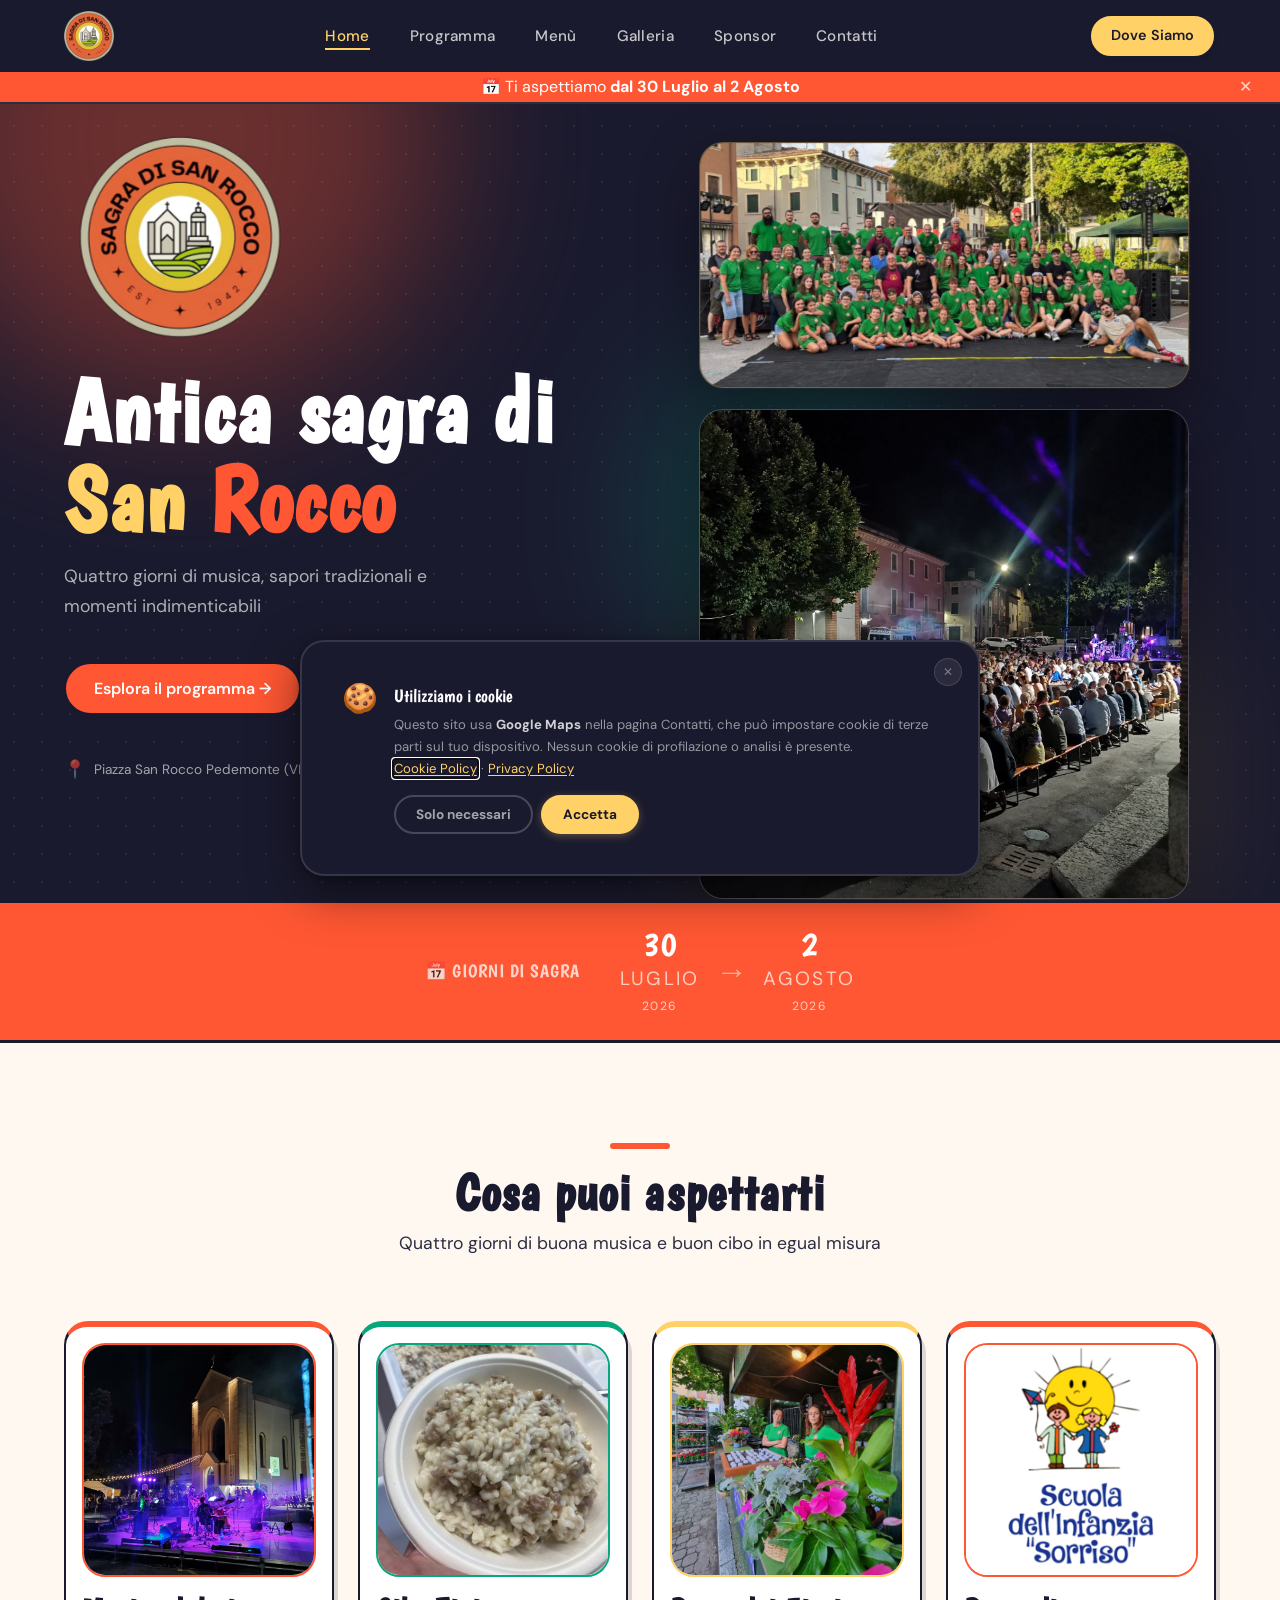
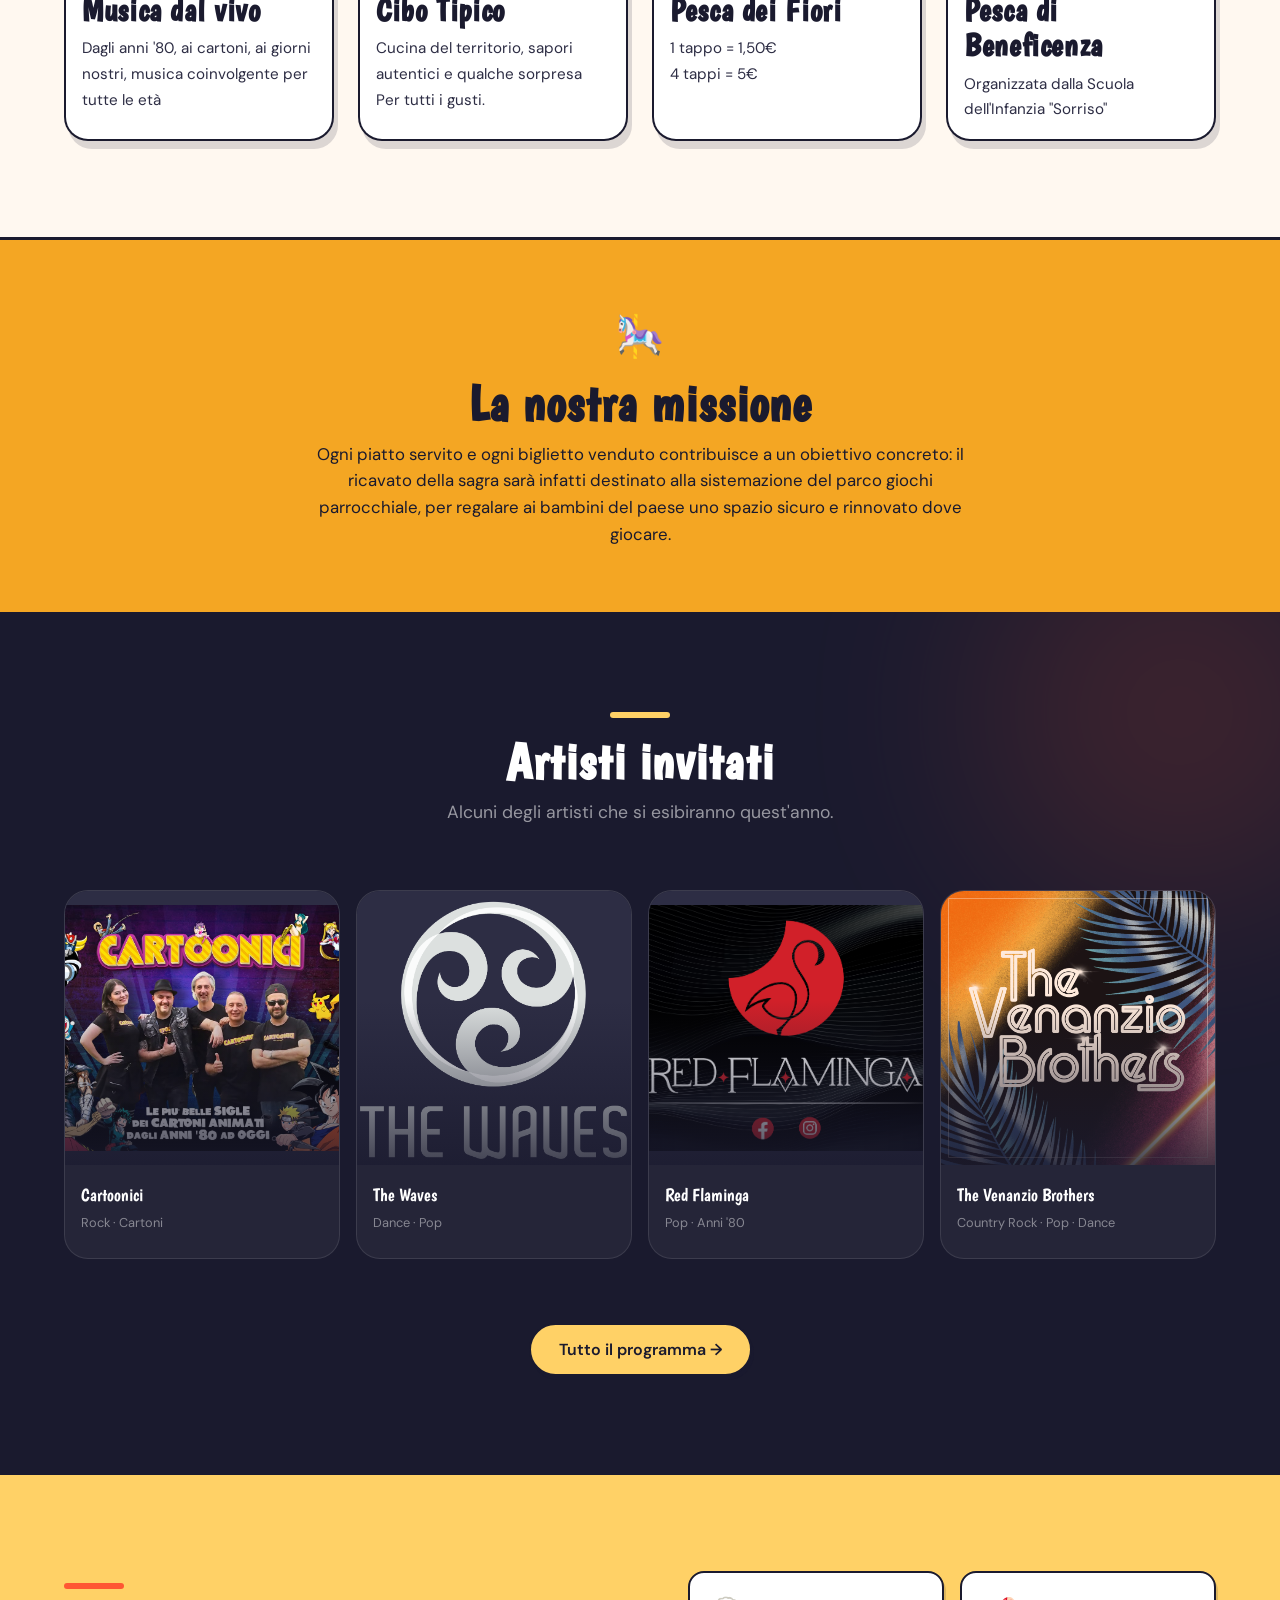
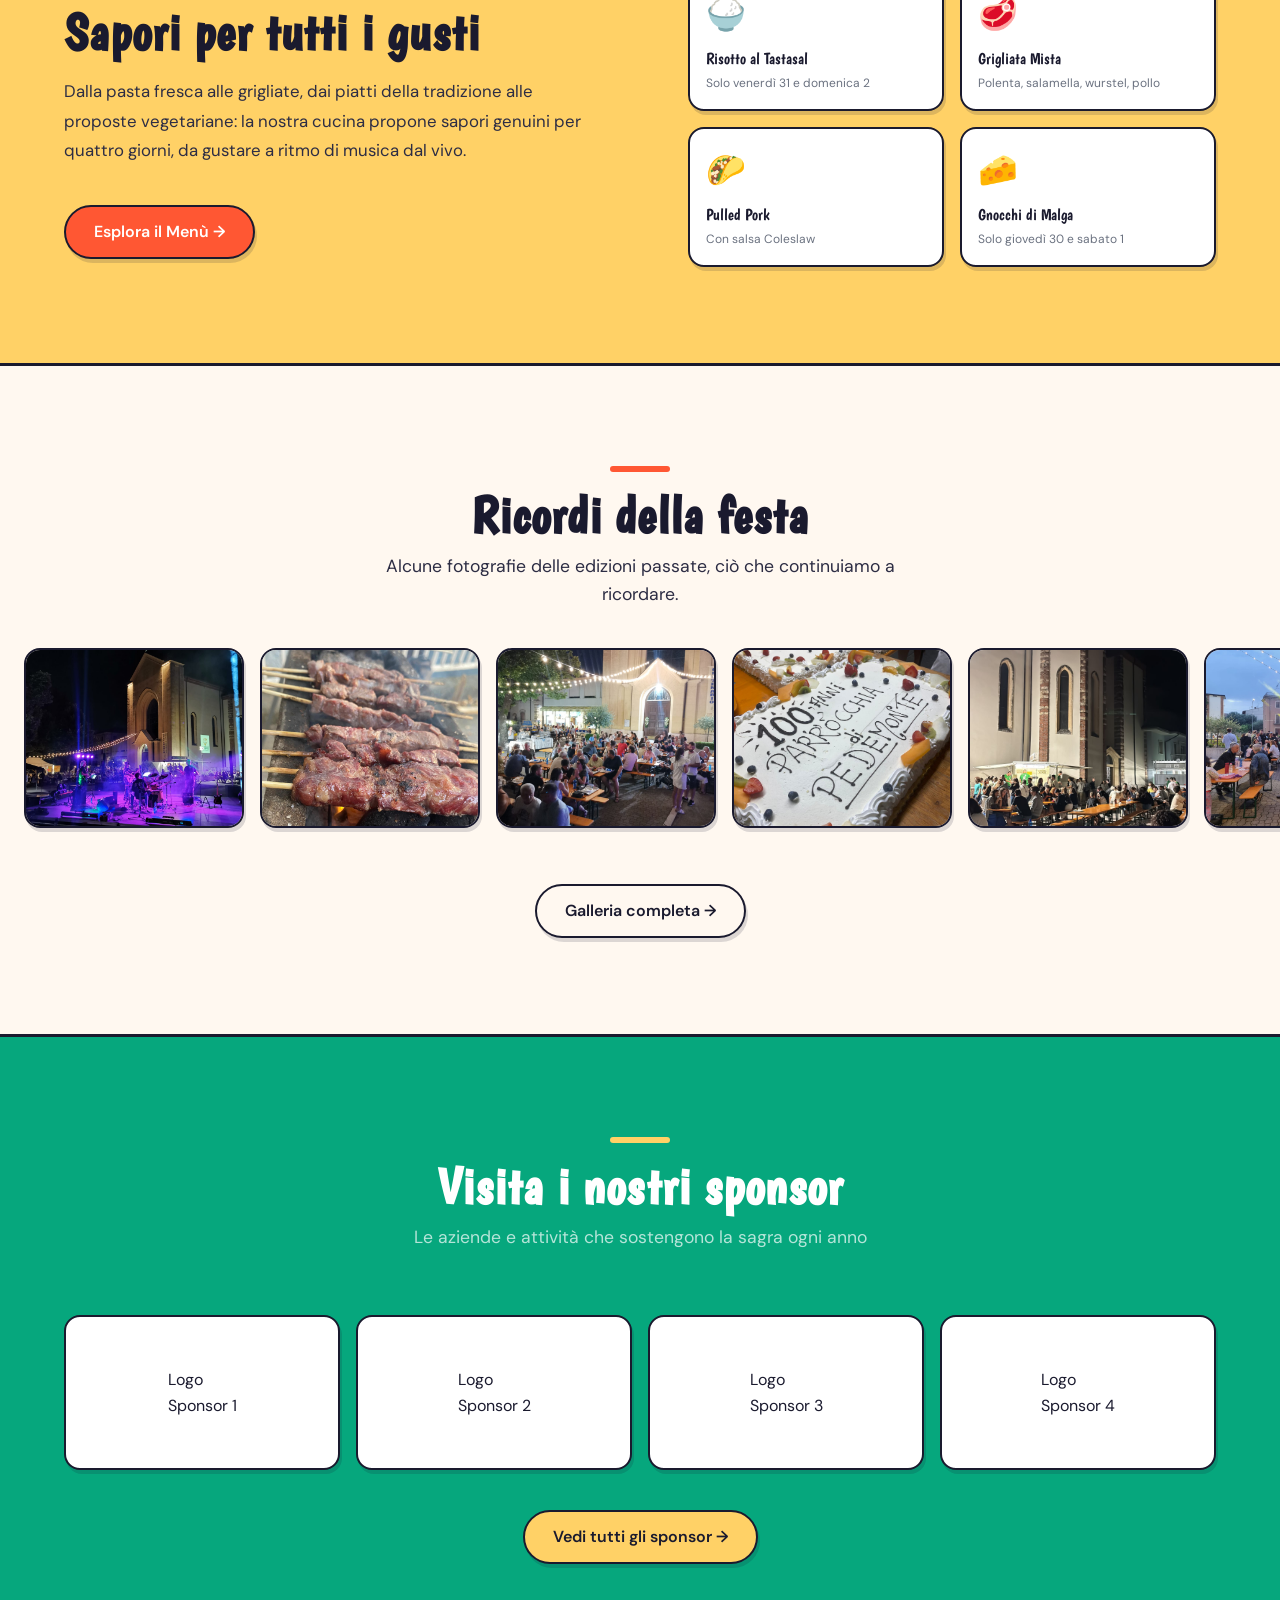
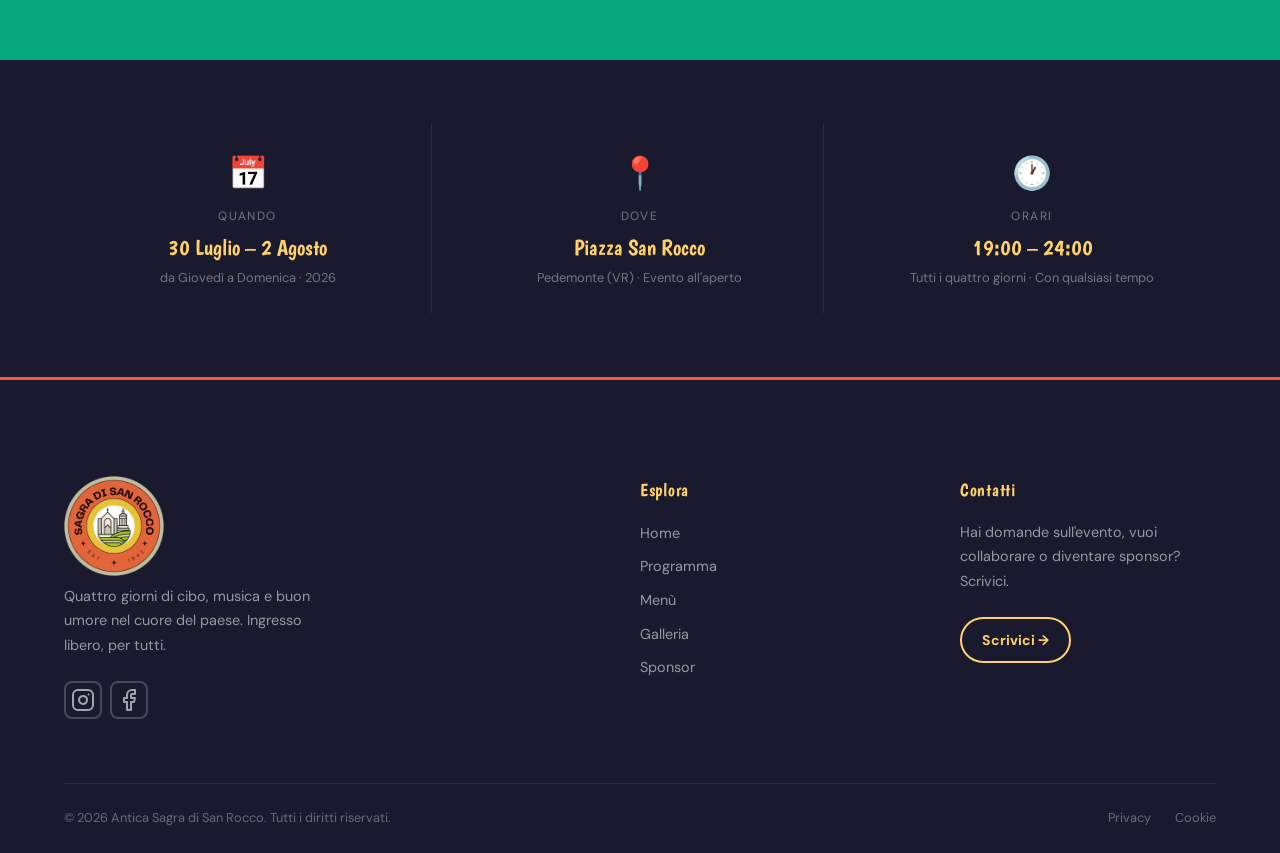
==== commit 04543201: "update" ====
--- a/index.html
+++ b/index.html
@@ -130,7 +130,7 @@
             <p>Cibo · Musica · Comunità</p> -->
           </div>
           <div class="hero__card hero__card--artist">
-            <img src="assets/img/vista_cucina.jpeg" alt="" />
+            <img src="assets/img/a_vista_cucina.jpeg" alt="" />
           </div>
           <!--<p class="mini-card-label">Tonight's headliner</p>
             <p class="mini-card-value">The Groove Collective</p>
@@ -195,7 +195,7 @@
           <div class="highlight-card highlight-card--coral" data-animate>
             <img
               class="highlight-card__icon"
-              src="assets/img/Band.jpeg"
+              src="assets/img/a_Band.jpeg"
               alt=""
               style="border: 2px, solid, var(--coral)"
             />
@@ -384,28 +384,48 @@
         role="list"
         aria-label="Photo gallery preview"
       >
-        <!-- Replace emoji placeholders with actual <img> tags when photos are ready -->
-        <div class="gallery-thumb" style="background: #ffe8d6" role="listitem">
-          🎸
-        </div>
-        <div class="gallery-thumb" style="background: #d6f5e3" role="listitem">
-          🌮
-        </div>
-        <div class="gallery-thumb" style="background: #fff3cc" role="listitem">
-          🎷
-        </div>
-        <div class="gallery-thumb" style="background: #ffd6d6" role="listitem">
-          👨‍🍳
-        </div>
-        <div class="gallery-thumb" style="background: #d6ecff" role="listitem">
-          🥁
-        </div>
-        <div class="gallery-thumb" style="background: #f5d6ff" role="listitem">
-          🎤
-        </div>
-        <div class="gallery-thumb" style="background: #ffedd6" role="listitem">
-          🍜
-        </div>
+        <img
+          class="gallery-thumb"
+          src="assets/img/a_Band.jpeg"
+          alt="La Band dal vivo"
+          role="listitem"
+          loading="lazy"
+        />
+        <img
+          class="gallery-thumb"
+          src="assets/img/a_arrosticini.jpg"
+          alt="Arrosticini alla brace"
+          role="listitem"
+          loading="lazy"
+        />
+        <img
+          class="gallery-thumb"
+          src="assets/img/a_fronte_chiesa.jpeg"
+          alt="Davanti alla chiesa"
+          role="listitem"
+          loading="lazy"
+        />
+        <img
+          class="gallery-thumb"
+          src="assets/img/a_torta_2.jpg"
+          alt="Fetta di torta"
+          role="listitem"
+          loading="lazy"
+        />
+        <img
+          class="gallery-thumb"
+          src="assets/img/a_vista_bar.jpeg"
+          alt="Il nostro bar"
+          role="listitem"
+          loading="lazy"
+        />
+        <img
+          class="gallery-thumb"
+          src="assets/img/a_vista_dolci_2.jpeg"
+          alt="Vetrina di dolci"
+          role="listitem"
+          loading="lazy"
+        />
       </div>
       <div class="gallery-strip__cta">
         <a href="gallery.html" class="btn btn-outline">Galleria completa →</a>
--- a/css/index.css
+++ b/css/index.css
@@ -643,10 +643,42 @@
   overflow-x: auto;
   padding: 0 var(--space-lg) var(--space-md);
   scrollbar-width: none;
+  cursor: grab;
 }
 
 .gallery-strip__track::-webkit-scrollbar {
   display: none;
+}
+
+.gallery-strip__track:active {
+  cursor: grabbing;
+}
+
+/* Visible, styled scrollbar on desktop so it's clear the strip scrolls */
+@media (min-width: 900px) {
+  .gallery-strip__track {
+    scrollbar-width: thin;
+    scrollbar-color: var(--coral) var(--gray-light);
+  }
+
+  .gallery-strip__track::-webkit-scrollbar {
+    display: block;
+    height: 8px;
+  }
+
+  .gallery-strip__track::-webkit-scrollbar-track {
+    background: var(--gray-light);
+    border-radius: var(--radius-full);
+  }
+
+  .gallery-strip__track::-webkit-scrollbar-thumb {
+    background: var(--coral);
+    border-radius: var(--radius-full);
+  }
+
+  .gallery-strip__track::-webkit-scrollbar-thumb:hover {
+    background: var(--dark);
+  }
 }
 
 .gallery-thumb {
@@ -659,10 +691,13 @@
   align-items: center;
   justify-content: center;
   font-size: 3rem;
+  object-fit: cover;
   transition:
     transform var(--transition),
     box-shadow var(--transition);
   cursor: pointer;
+  -webkit-user-drag: none;
+  user-select: none;
 }
 
 .gallery-thumb:hover {
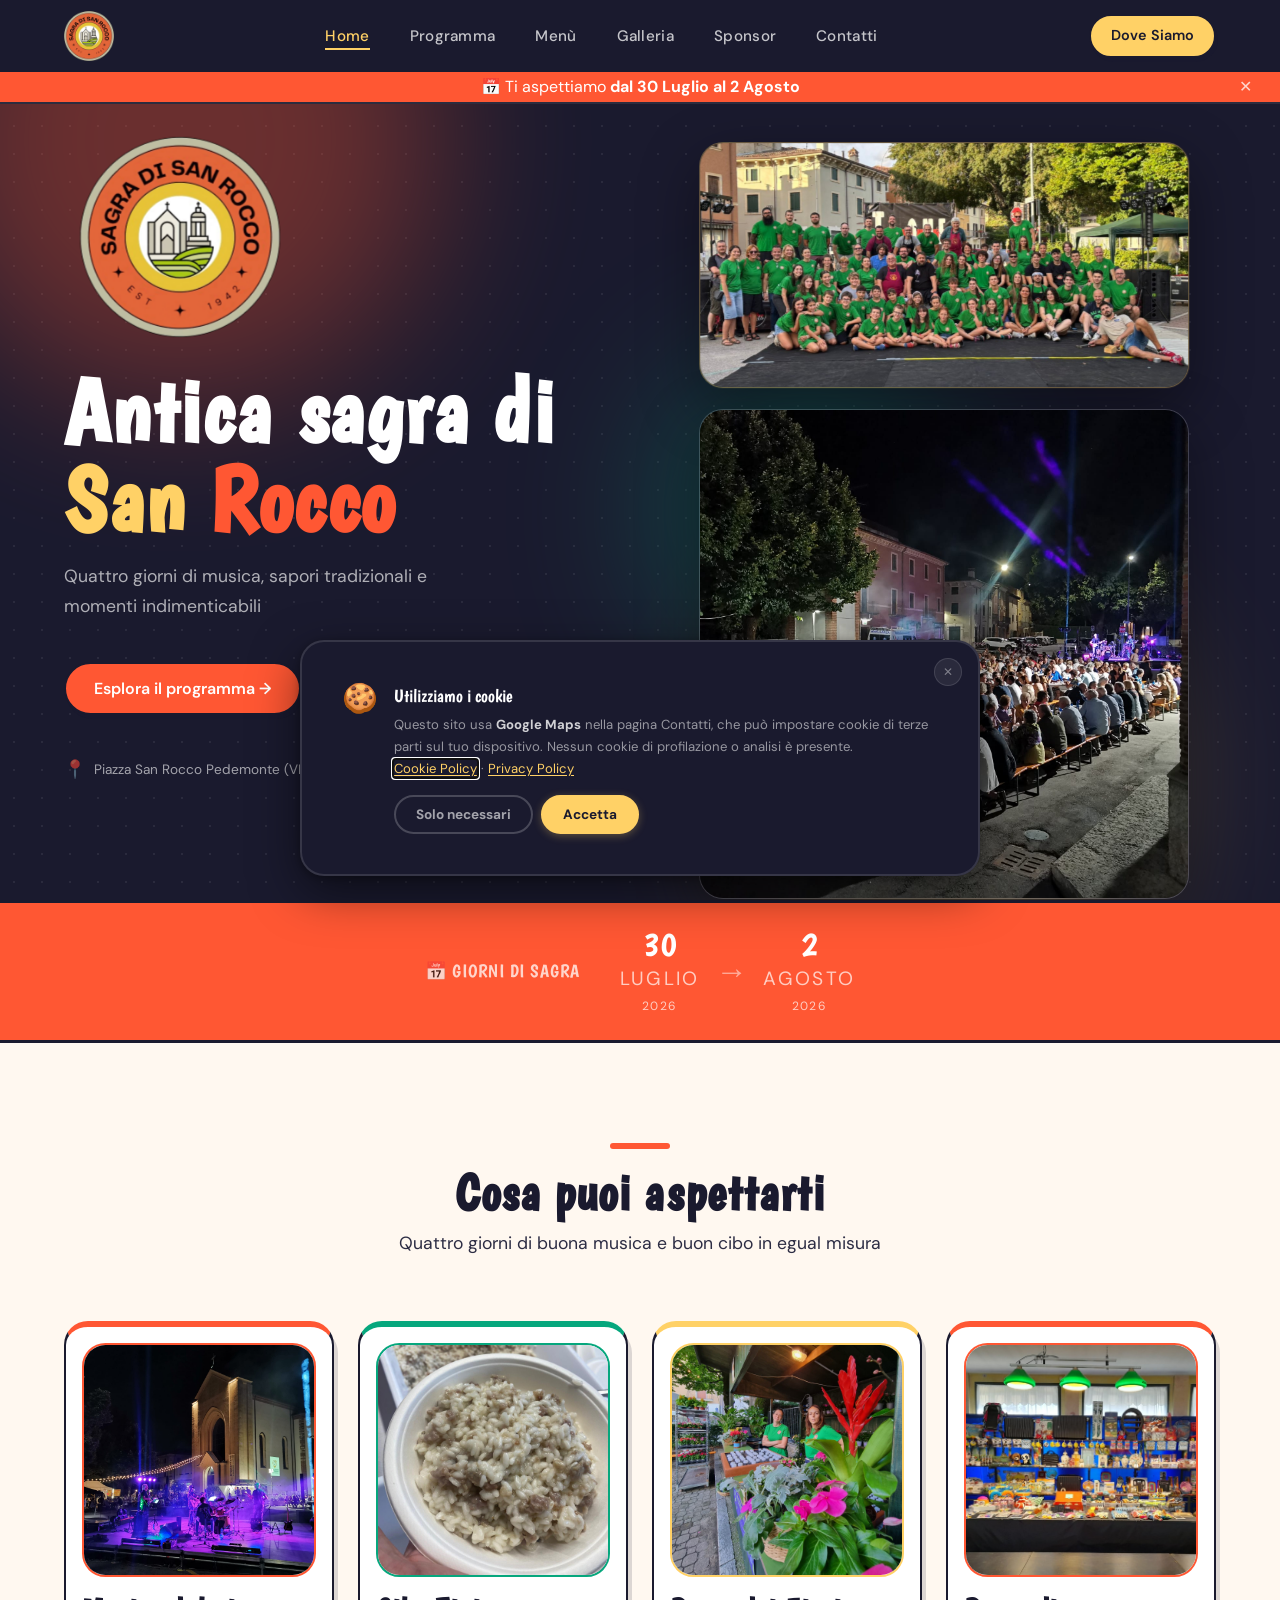
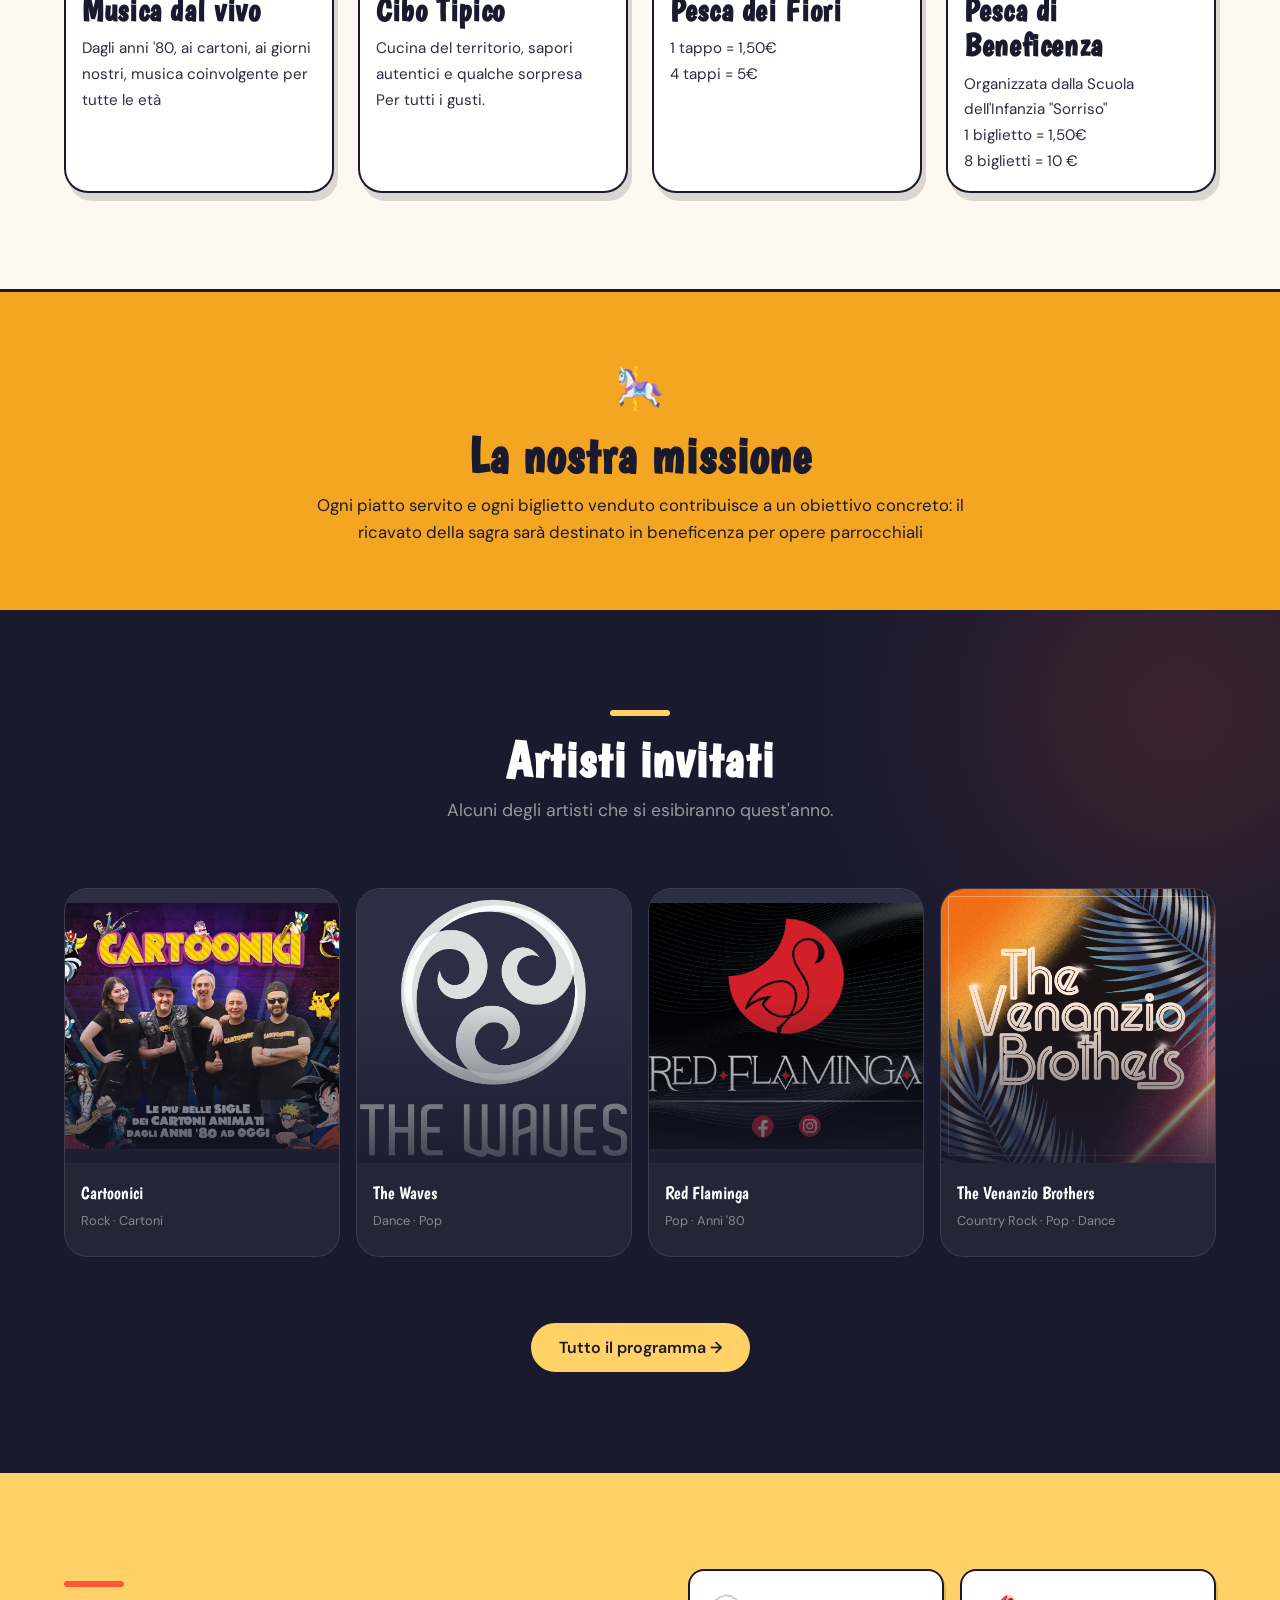
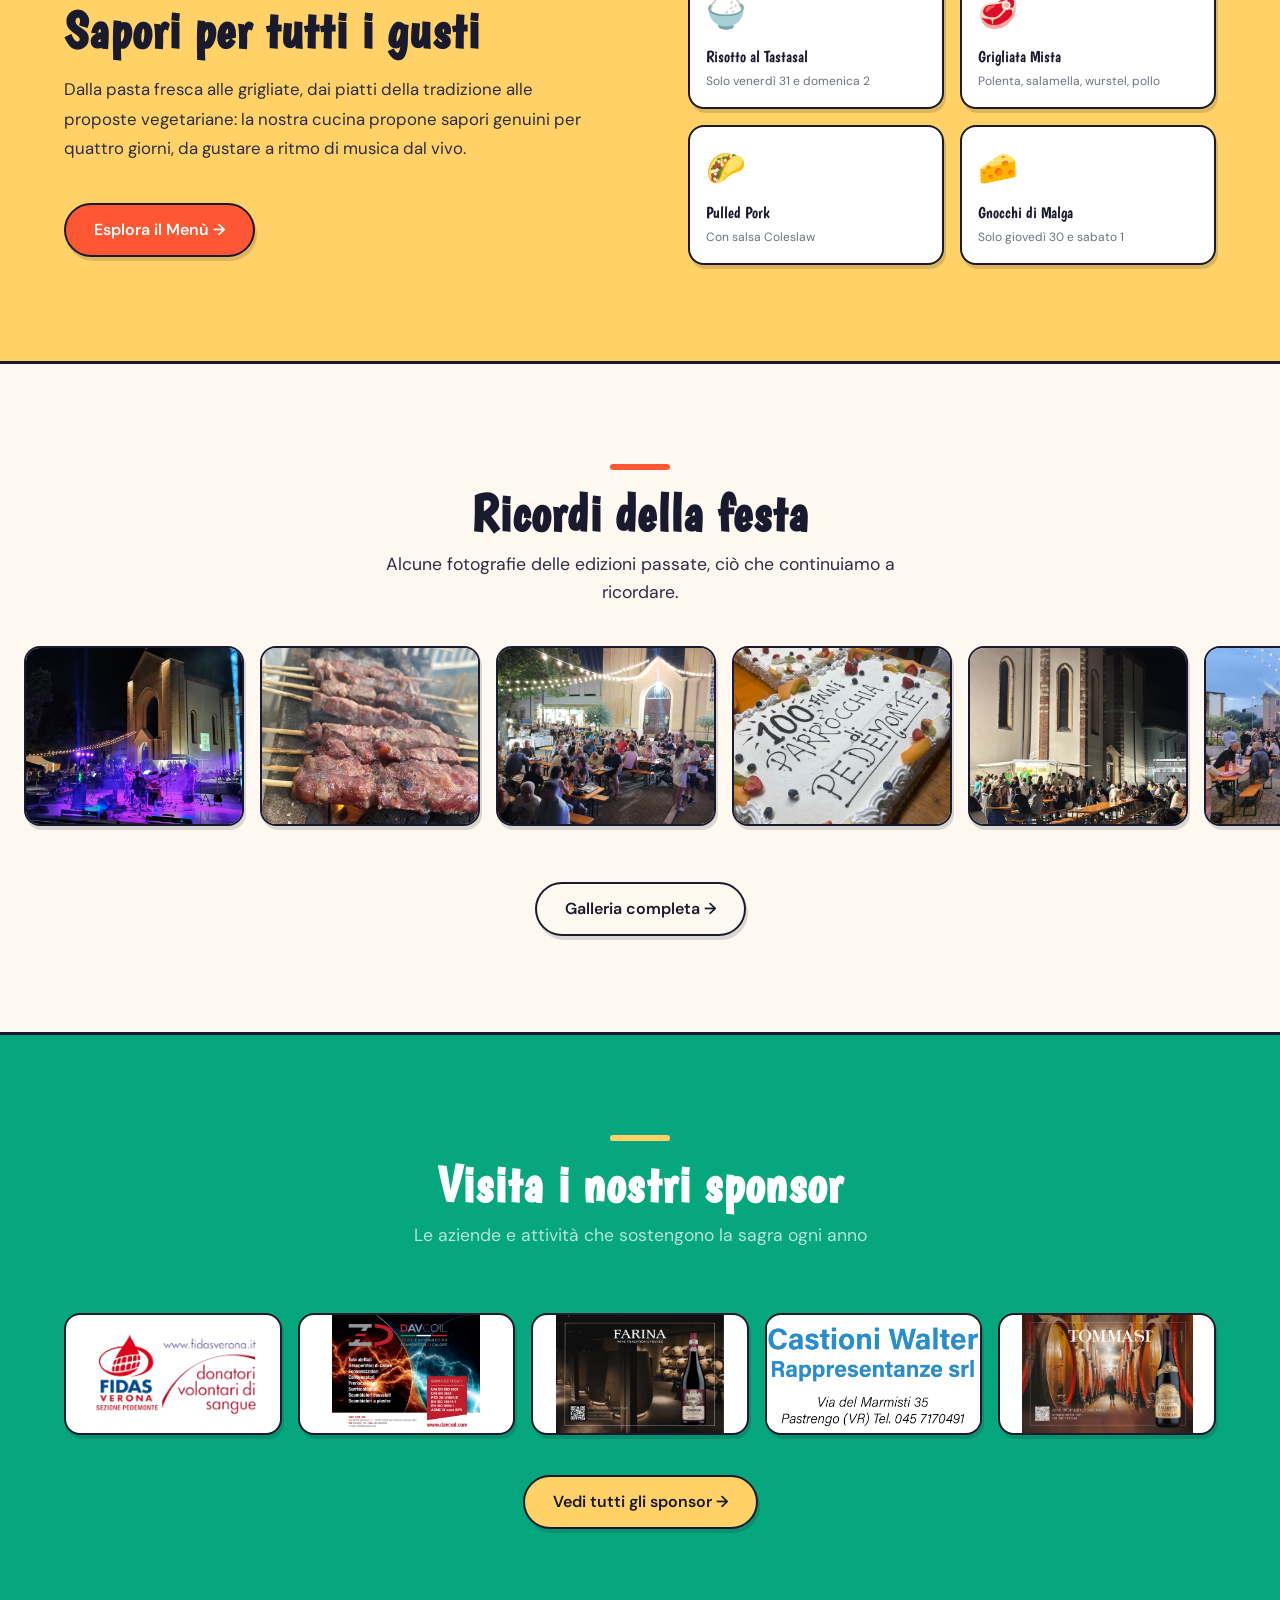
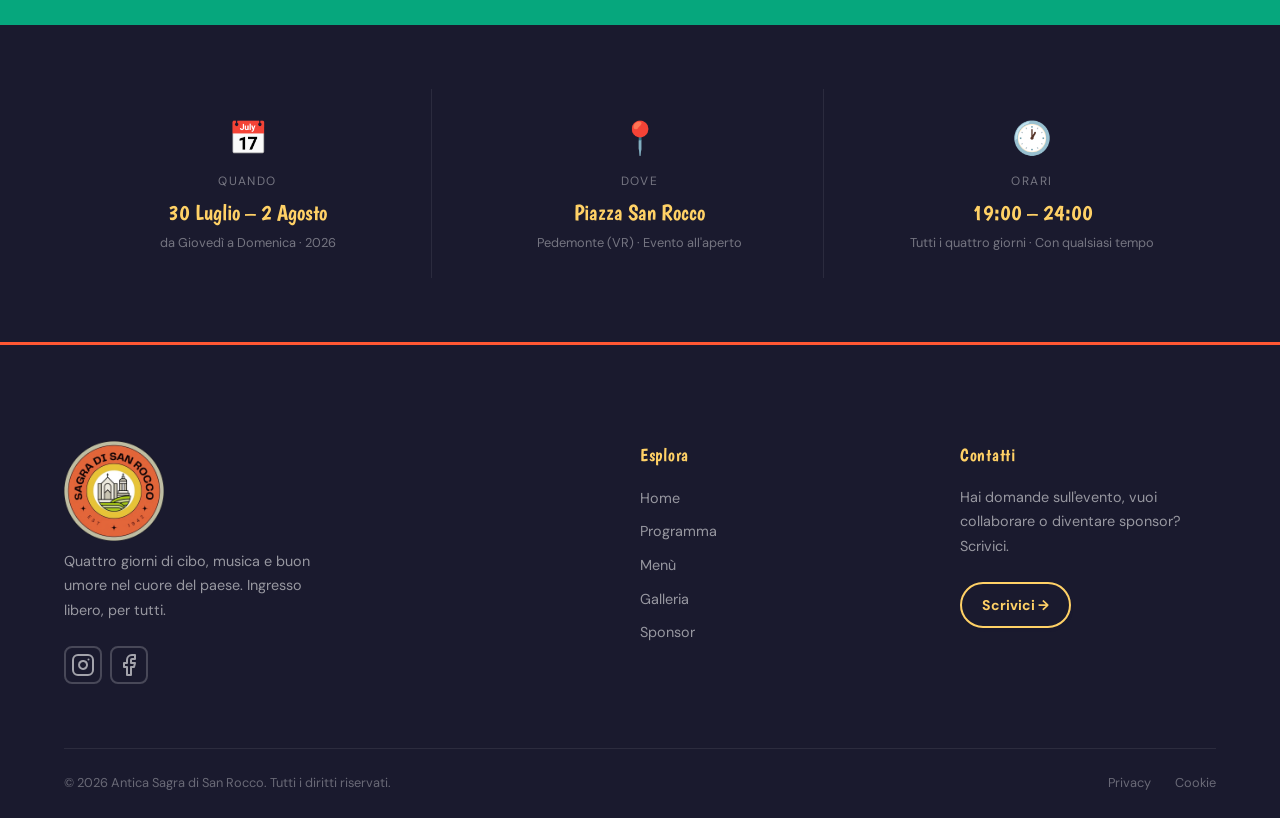
==== commit 2dae9a14: "ultimi fix" ====
--- a/index.html
+++ b/index.html
@@ -230,12 +230,14 @@
           <div class="highlight-card highlight-card--coral" data-animate>
             <img
               class="highlight-card__icon"
-              src="assets/logo_asilo.png"
+              src="assets/img/pesca.jpeg"
               alt=""
               style="border: 2px, solid, var(--coral); width: 100%"
             />
             <h3>Pesca di Beneficenza</h3>
             <p>Organizzata dalla Scuola dell'Infanzia "Sorriso"</p>
+            <p>1 biglietto = 1,50€</p>
+            <p>8 biglietti = 10 €</p>
           </div>
         </div>
       </div>
@@ -250,9 +252,8 @@
         <h2 id="mission-title">La nostra missione</h2>
         <p>
           Ogni piatto servito e ogni biglietto venduto contribuisce a un
-          obiettivo concreto: il ricavato della sagra sarà infatti destinato
-          alla sistemazione del parco giochi parrocchiale, per regalare ai
-          bambini del paese uno spazio sicuro e rinnovato dove giocare.
+          obiettivo concreto: il ricavato della sagra sarà destinato in
+          beneficenza per opere parrocchiali
         </p>
       </div>
     </section>
@@ -444,16 +445,19 @@
         </div>
         <div class="sponsors-teaser__grid">
           <div class="sponsor-teaser-card" data-animate>
-            <div class="sponsor-logo-placeholder">Logo<br />Sponsor 1</div>
+            <img src="assets/sponsor/1_fidas.png" alt="Logo FIDAS" />
           </div>
           <div class="sponsor-teaser-card" data-animate>
-            <div class="sponsor-logo-placeholder">Logo<br />Sponsor 2</div>
+            <img src="assets/sponsor/1_DAVCOIL.png" alt="Logo DAVCOIL" />
           </div>
           <div class="sponsor-teaser-card" data-animate>
-            <div class="sponsor-logo-placeholder">Logo<br />Sponsor 3</div>
+            <img src="assets/sponsor/1_farina.png" alt="Logo Farina" />
           </div>
           <div class="sponsor-teaser-card" data-animate>
-            <div class="sponsor-logo-placeholder">Logo<br />Sponsor 4</div>
+            <img src="assets/sponsor/1_Castioni.jpeg" alt="Logo Castioni" />
+          </div>
+          <div class="sponsor-teaser-card" data-animate>
+            <img src="assets/sponsor/1_tommasi.png" alt="Logo Tommasi" />
           </div>
         </div>
         <div class="sponsors-teaser__cta">
--- a/css/index.css
+++ b/css/index.css
@@ -731,7 +731,7 @@
 
 .sponsors-teaser__grid {
   display: grid;
-  grid-template-columns: repeat(4, 1fr);
+  grid-template-columns: repeat(5, 1fr);
   gap: var(--space-md);
 }
 
@@ -744,10 +744,16 @@
   display: flex;
   align-items: center;
   justify-content: center;
-  padding: var(--space-md);
+  overflow: hidden;
   transition:
     transform var(--transition),
     box-shadow var(--transition);
+}
+
+.sponsor-teaser-card img {
+  max-width: 100%;
+  max-height: 100%;
+  object-fit: contain;
 }
 
 .sponsor-teaser-card:hover {
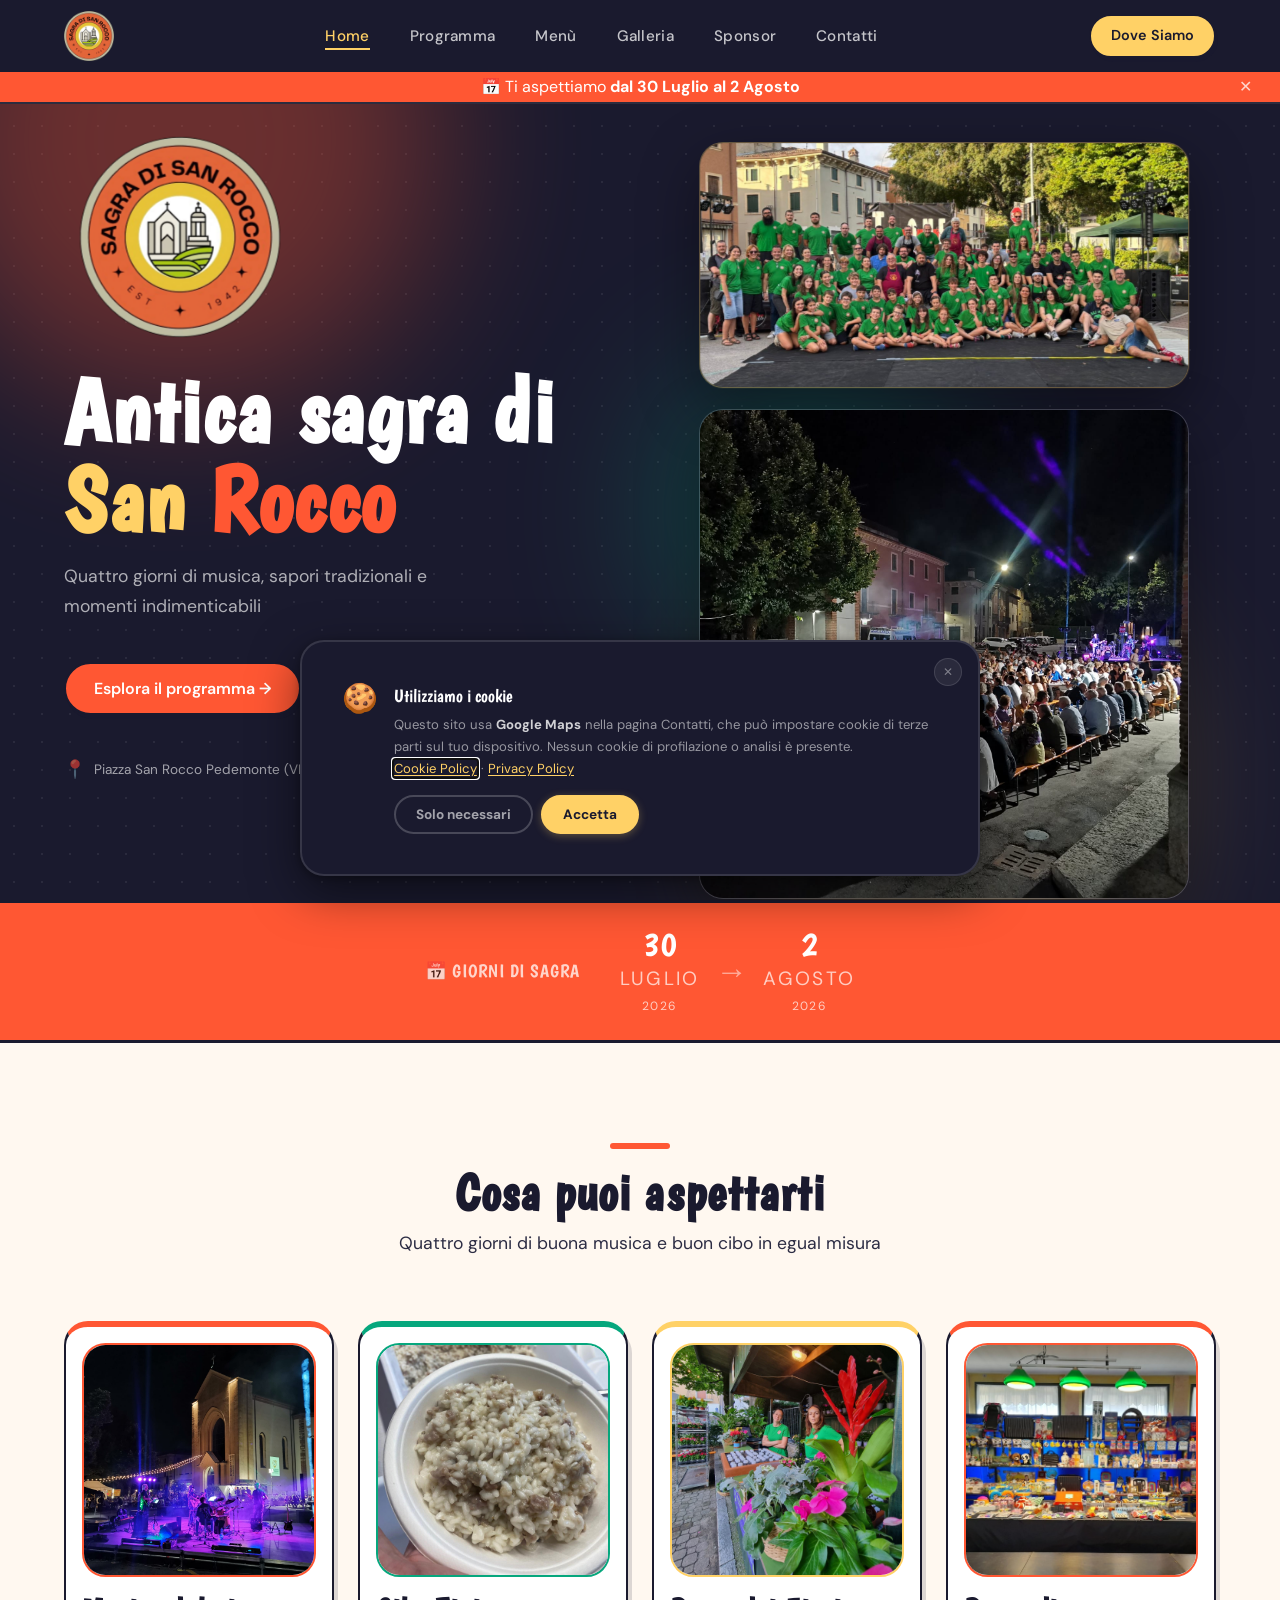
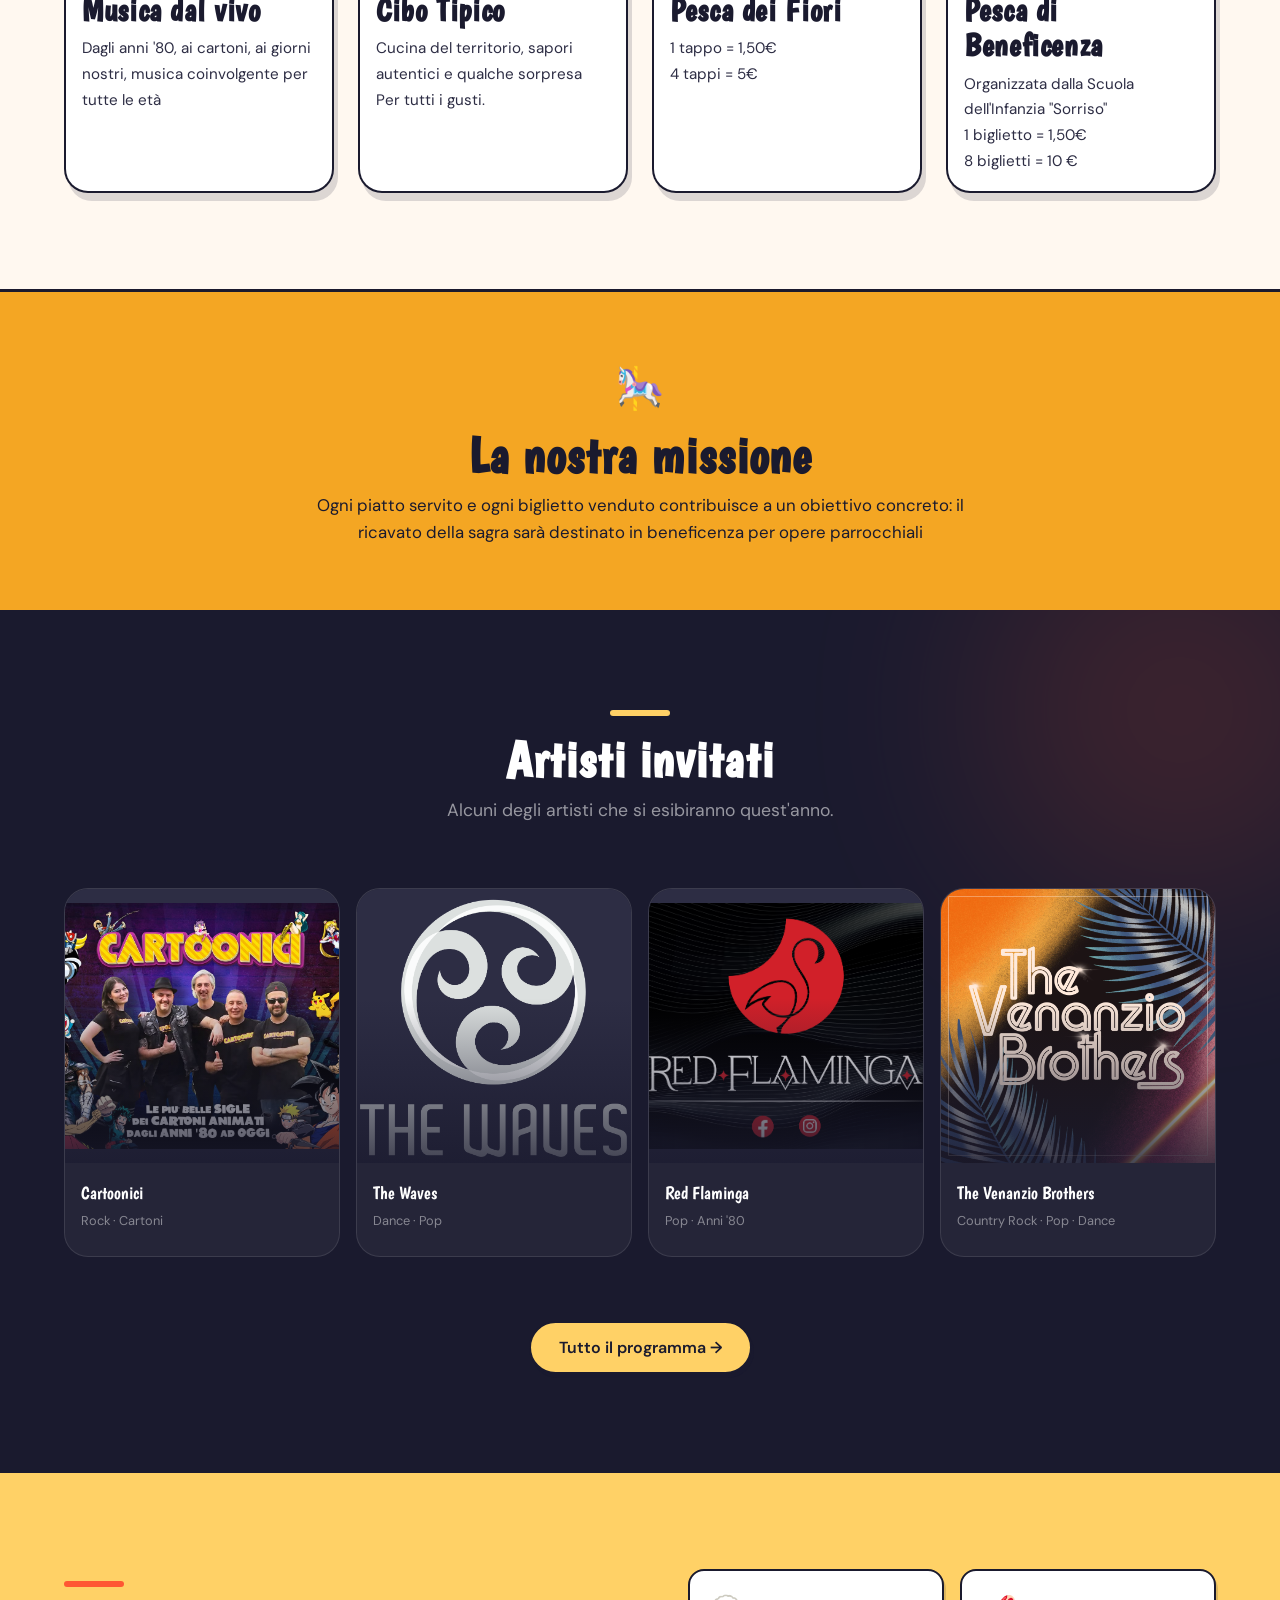
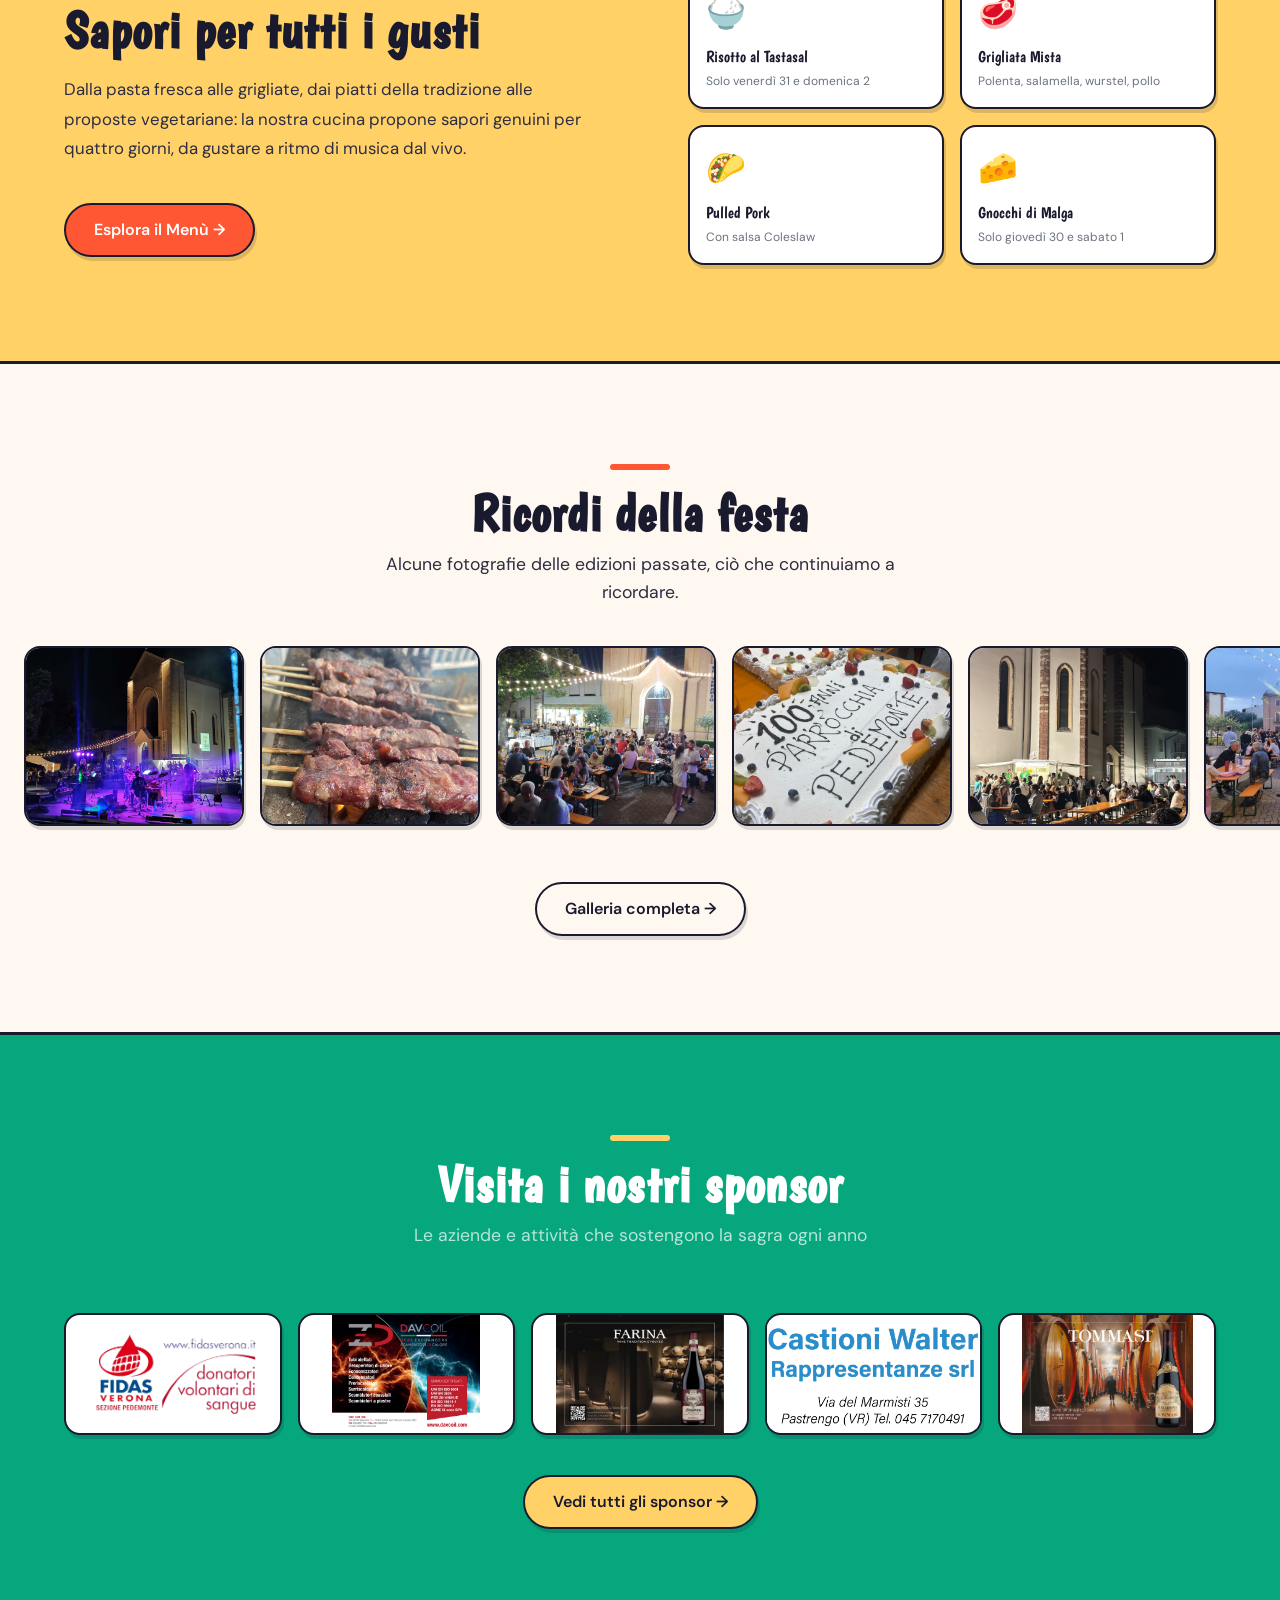
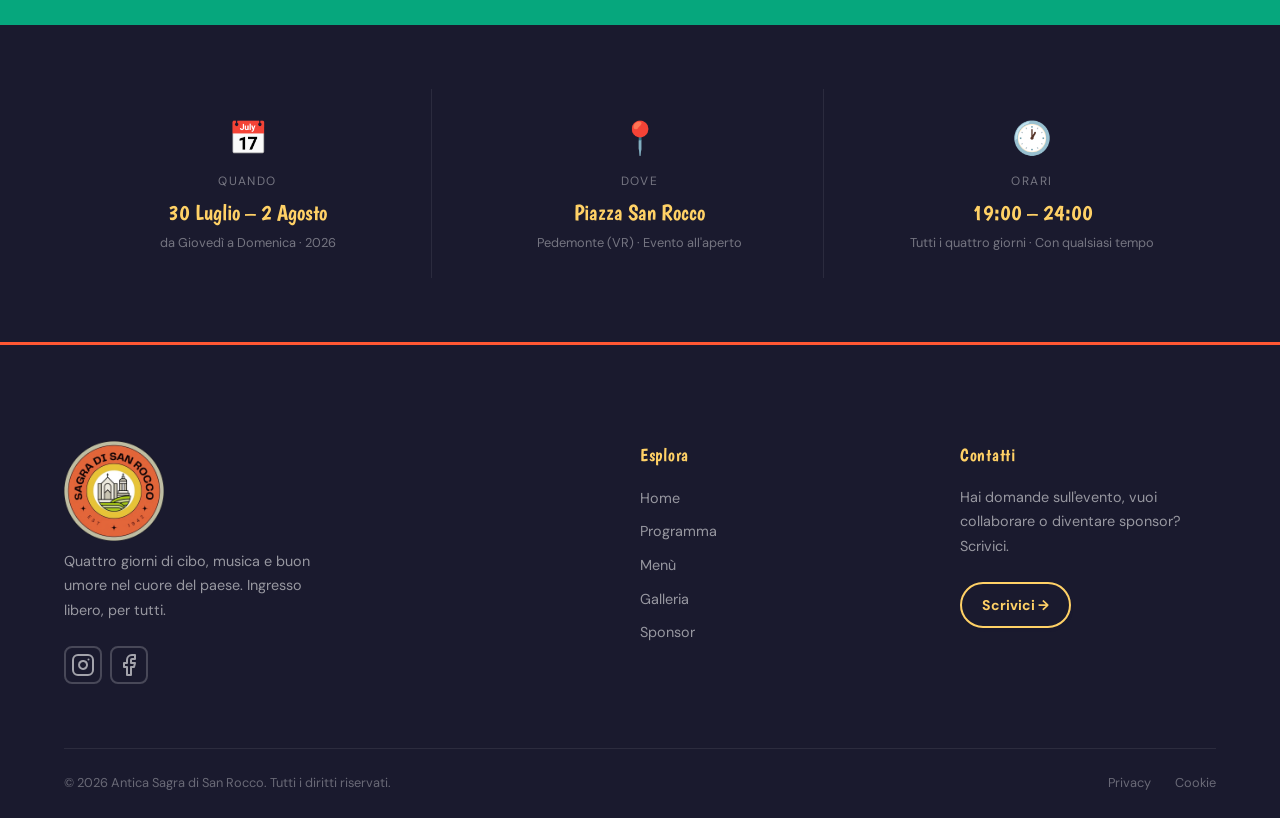
==== commit 2013a290: "aggiunta favicon e correzione link arcobaleno" ====
--- a/index.html
+++ b/index.html
@@ -9,6 +9,7 @@
     <link rel="stylesheet" href="css/index.css" />
     <link rel="stylesheet" href="css/privacy.css" />
     <link rel="stylesheet" href="css/cookie_consent.css" />
+    <link rel="icon" type="image/png" href="assets/logo.png" />
   </head>
   <body>
     <!-- ══════════════════════════════════
